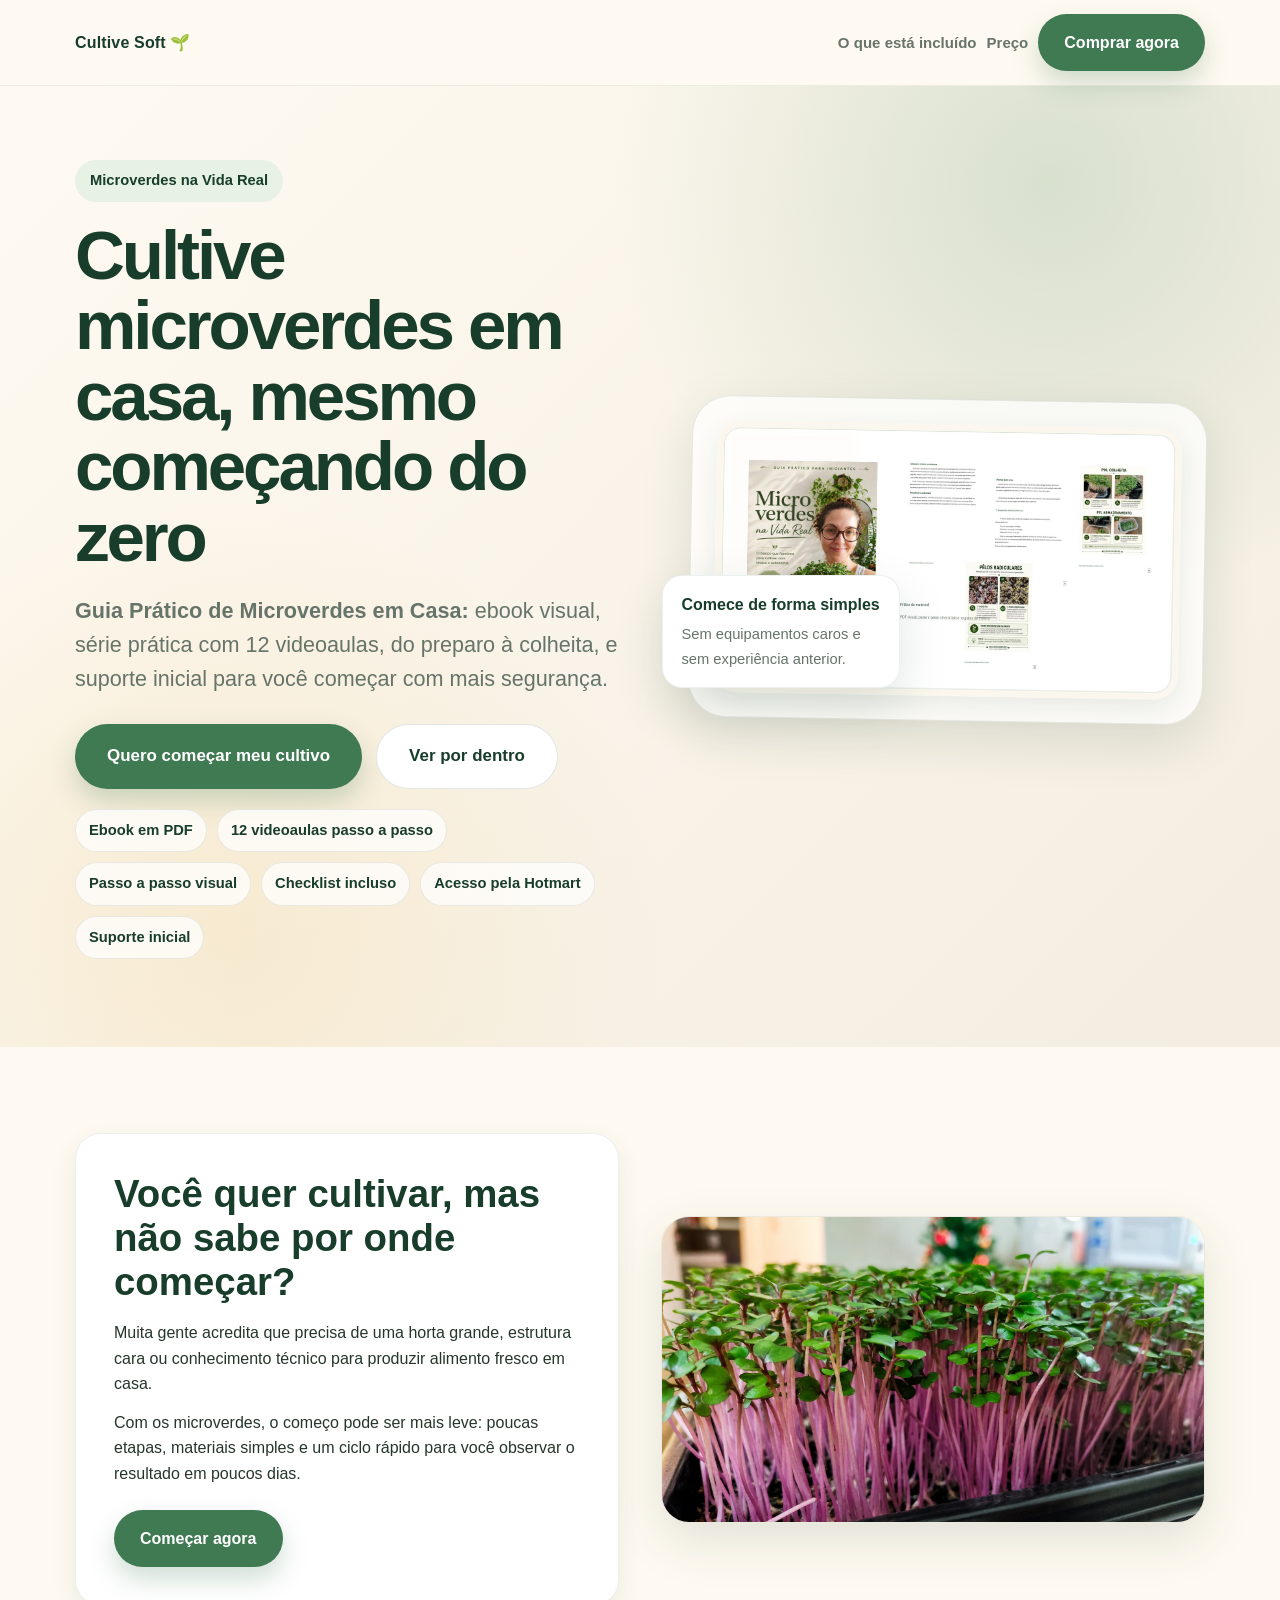
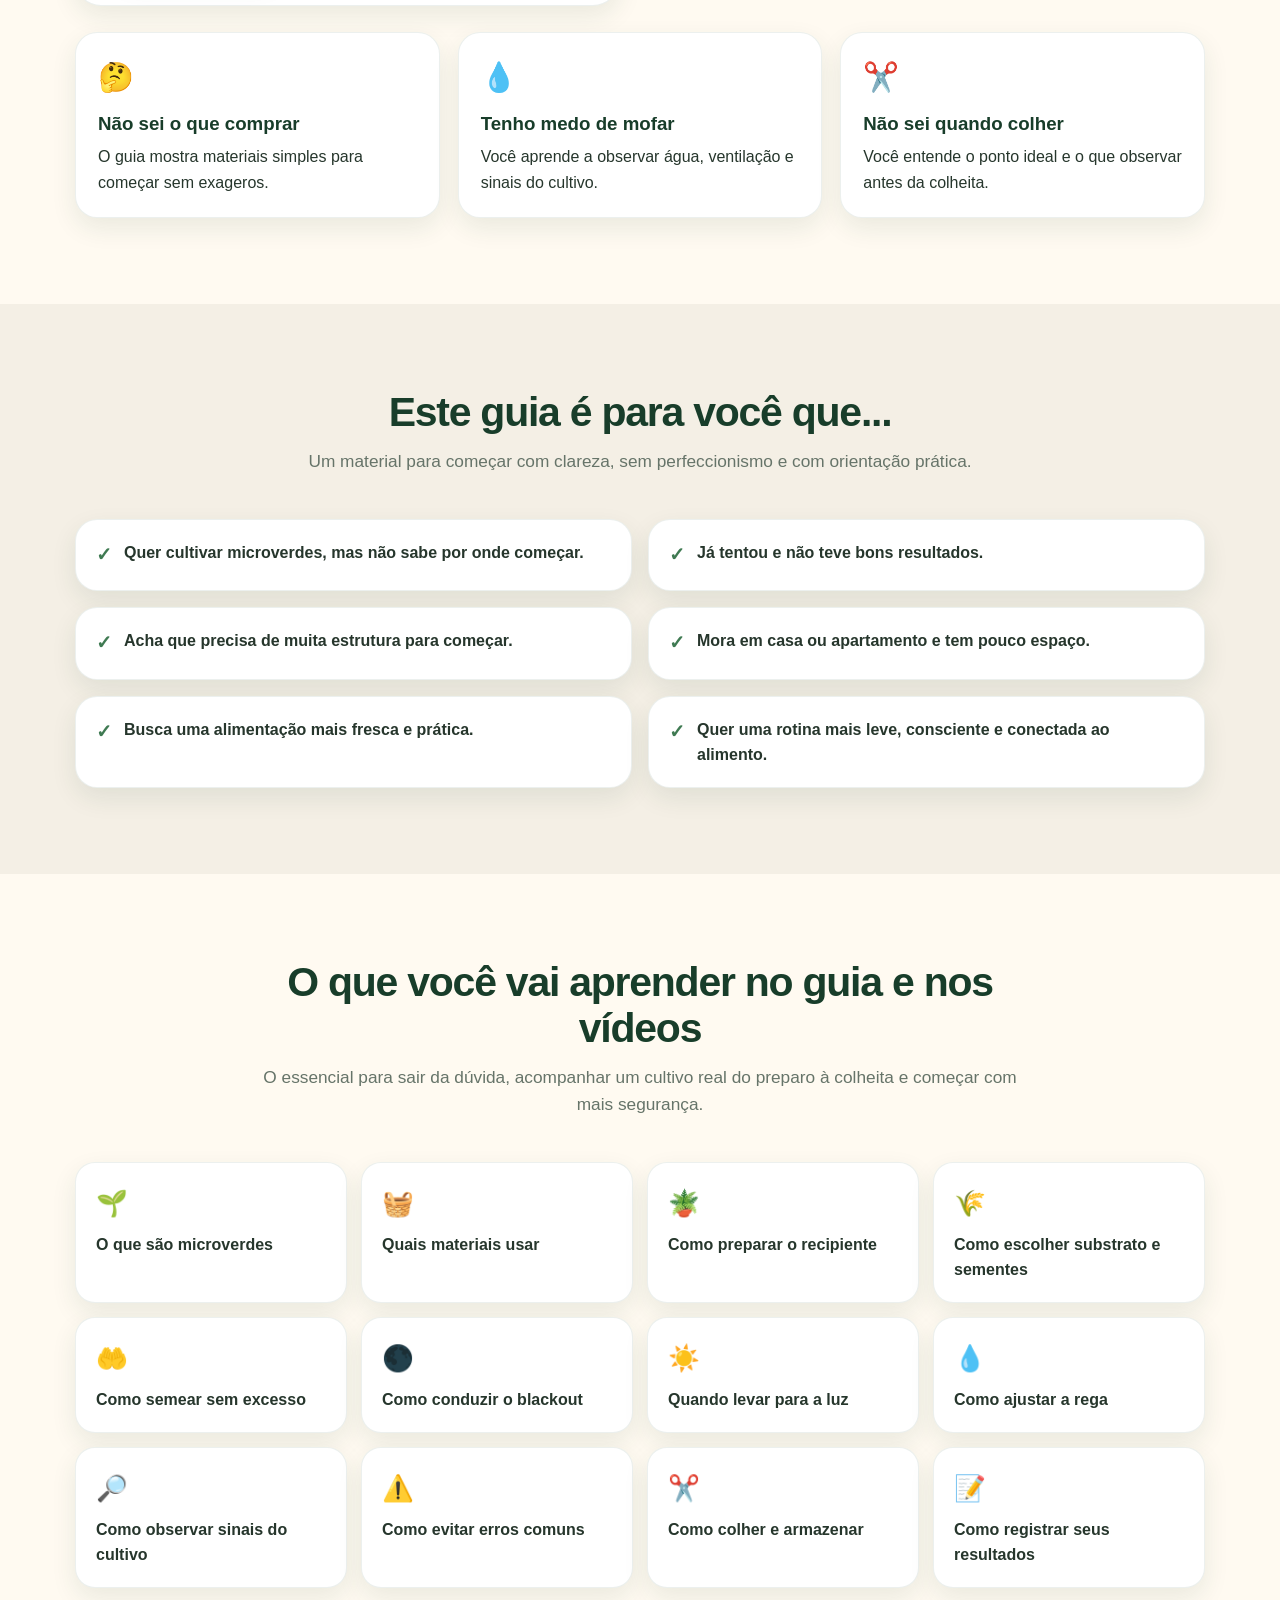
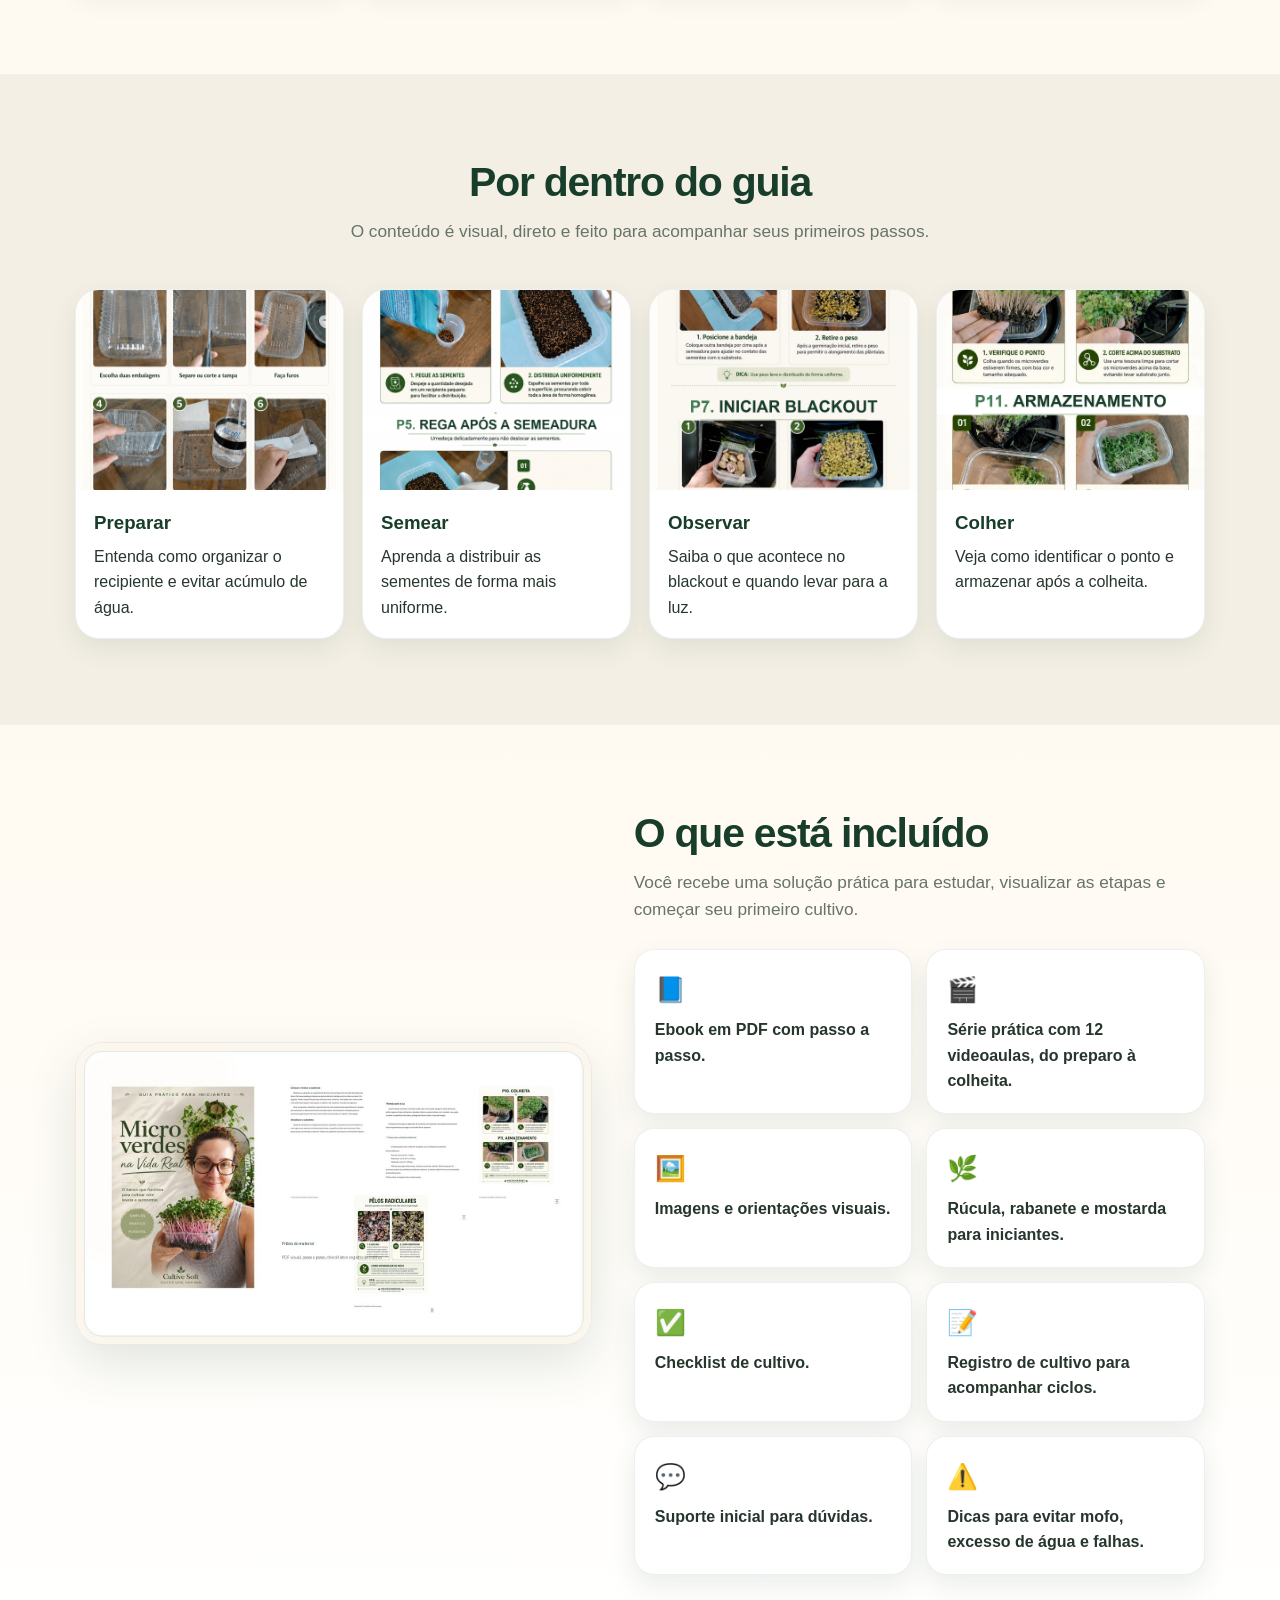
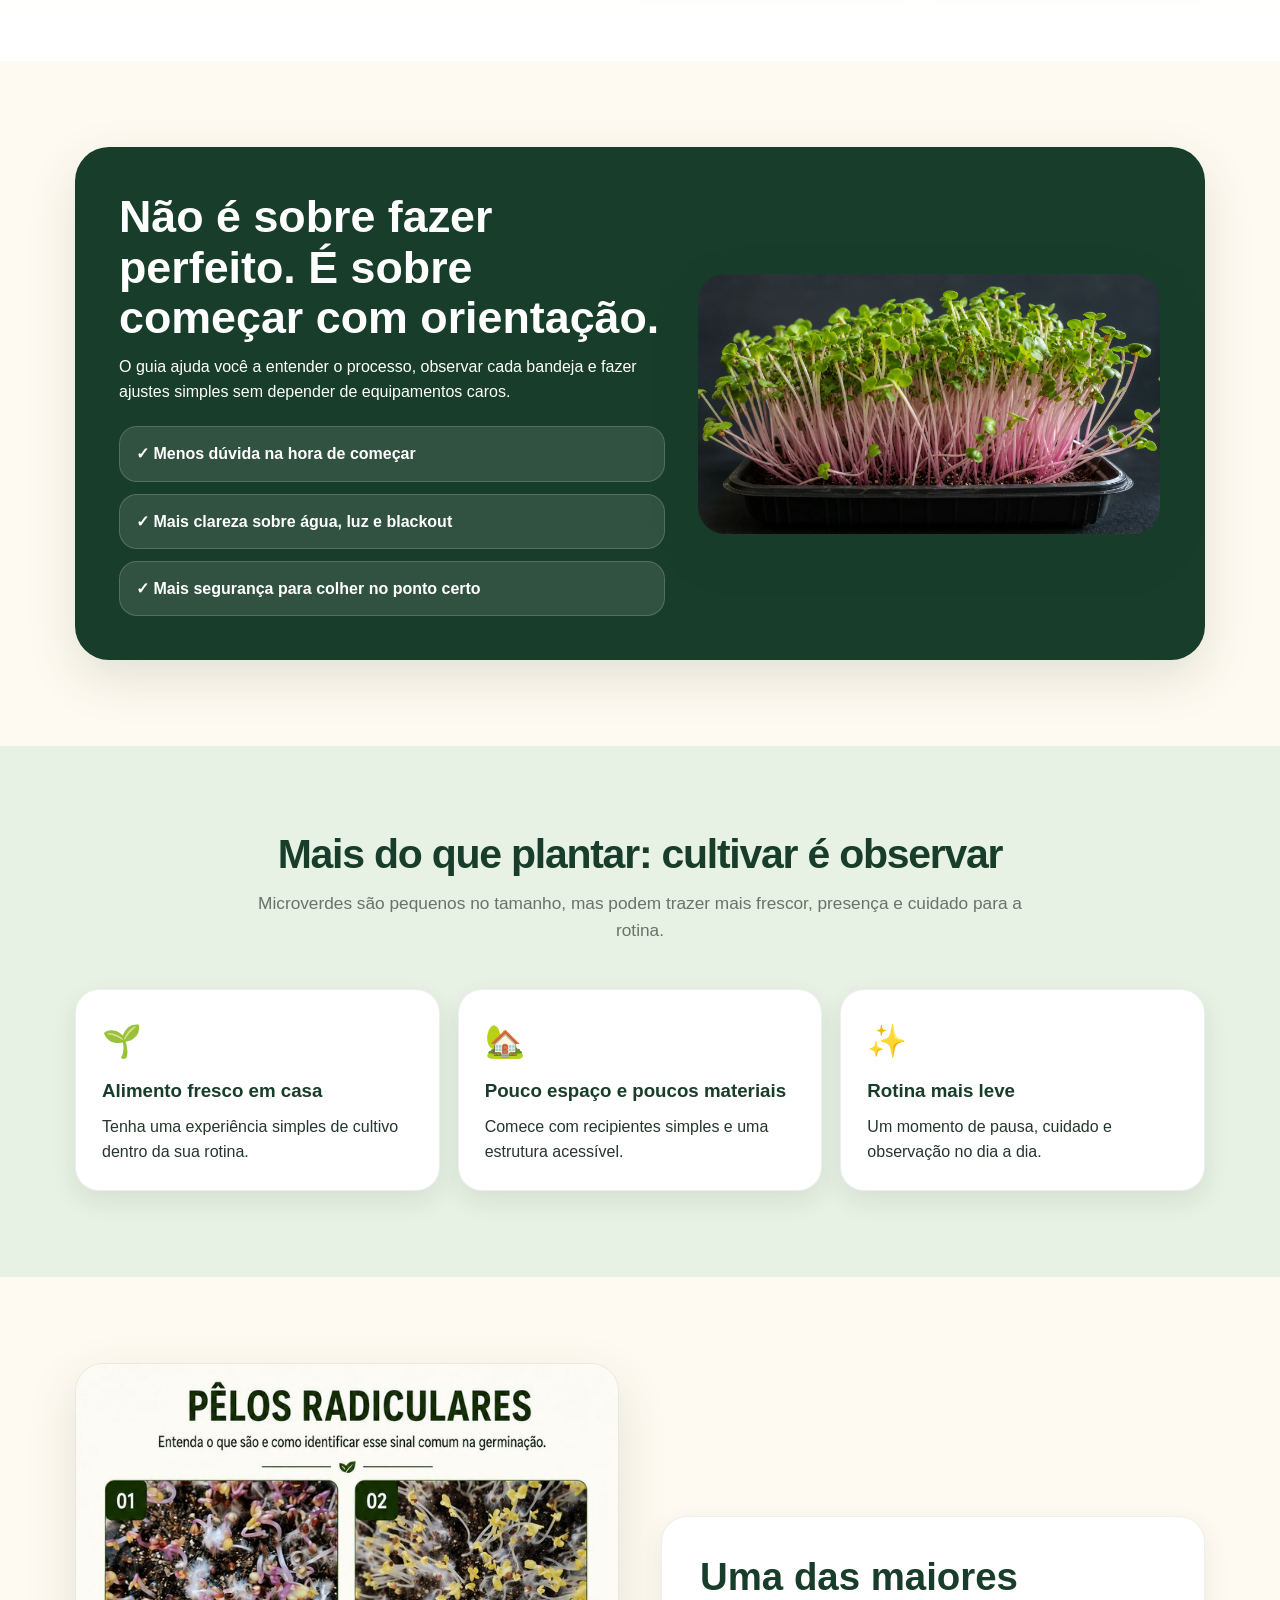
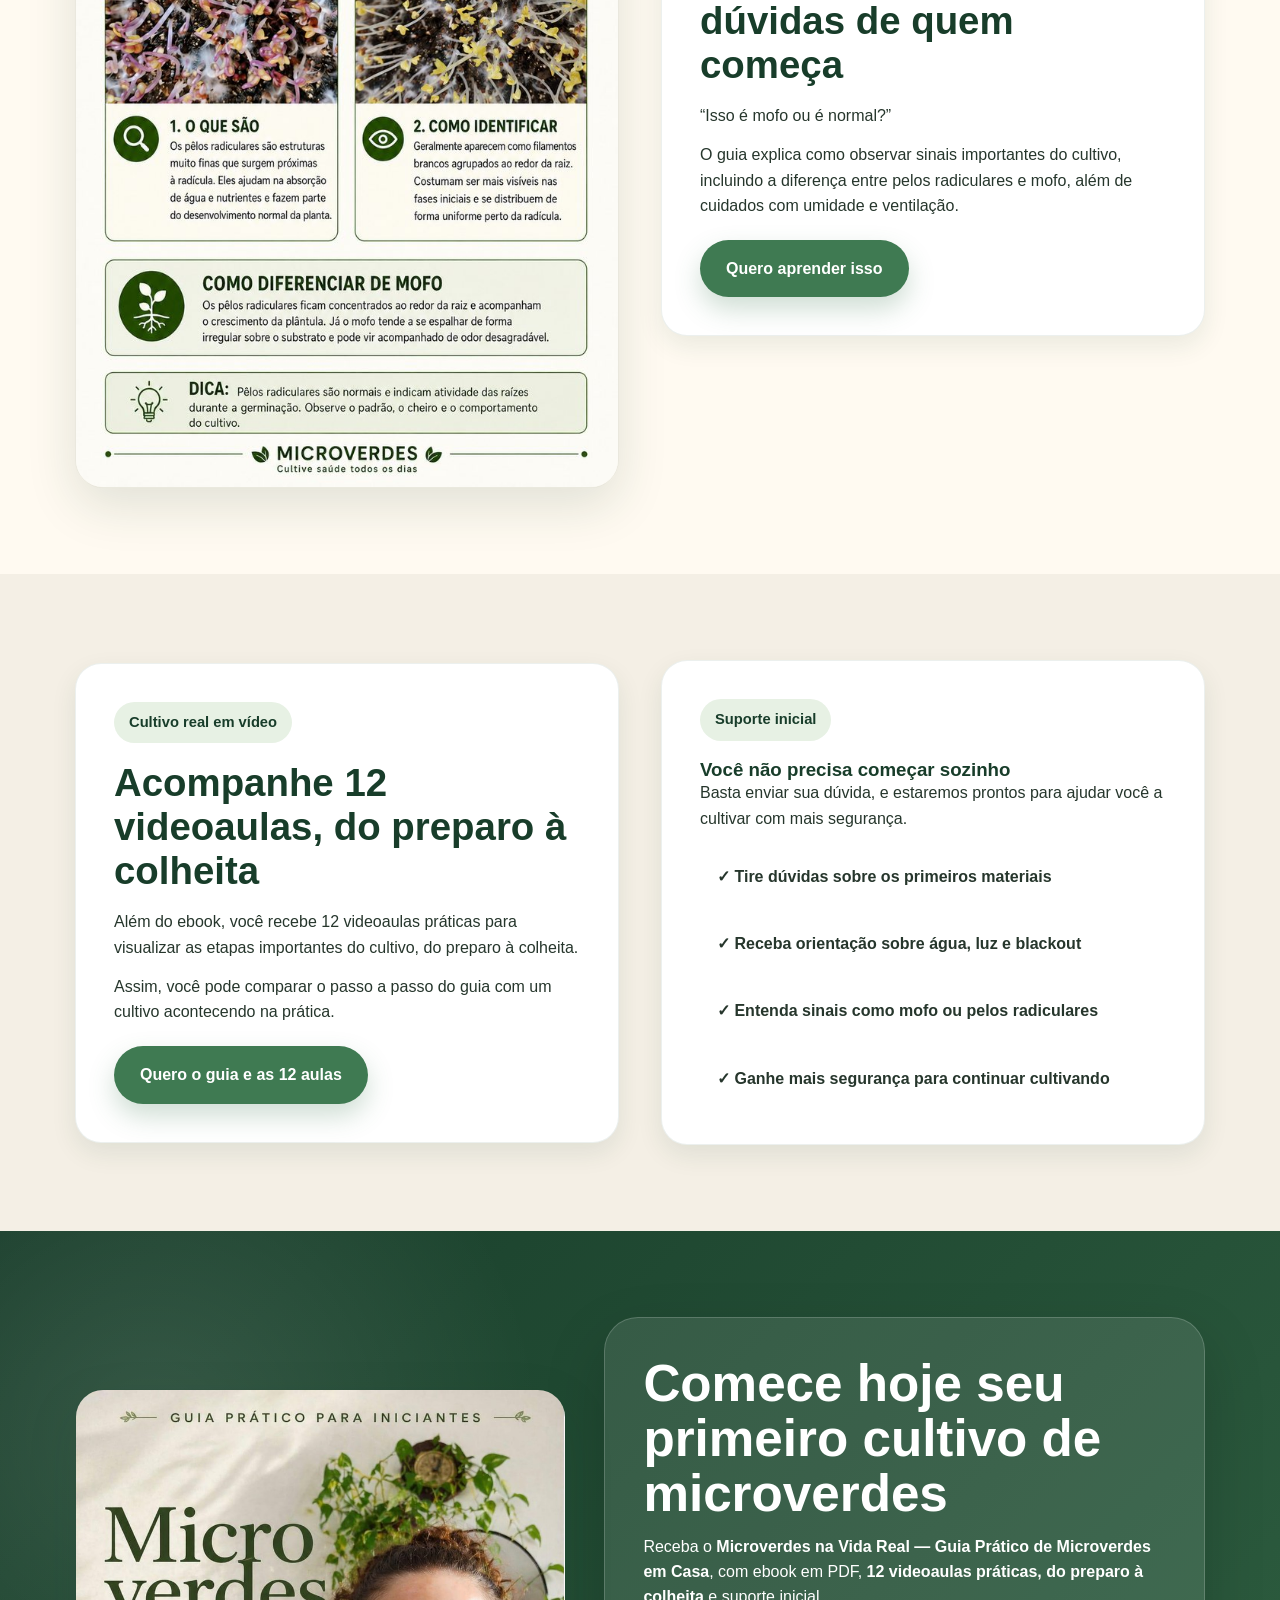
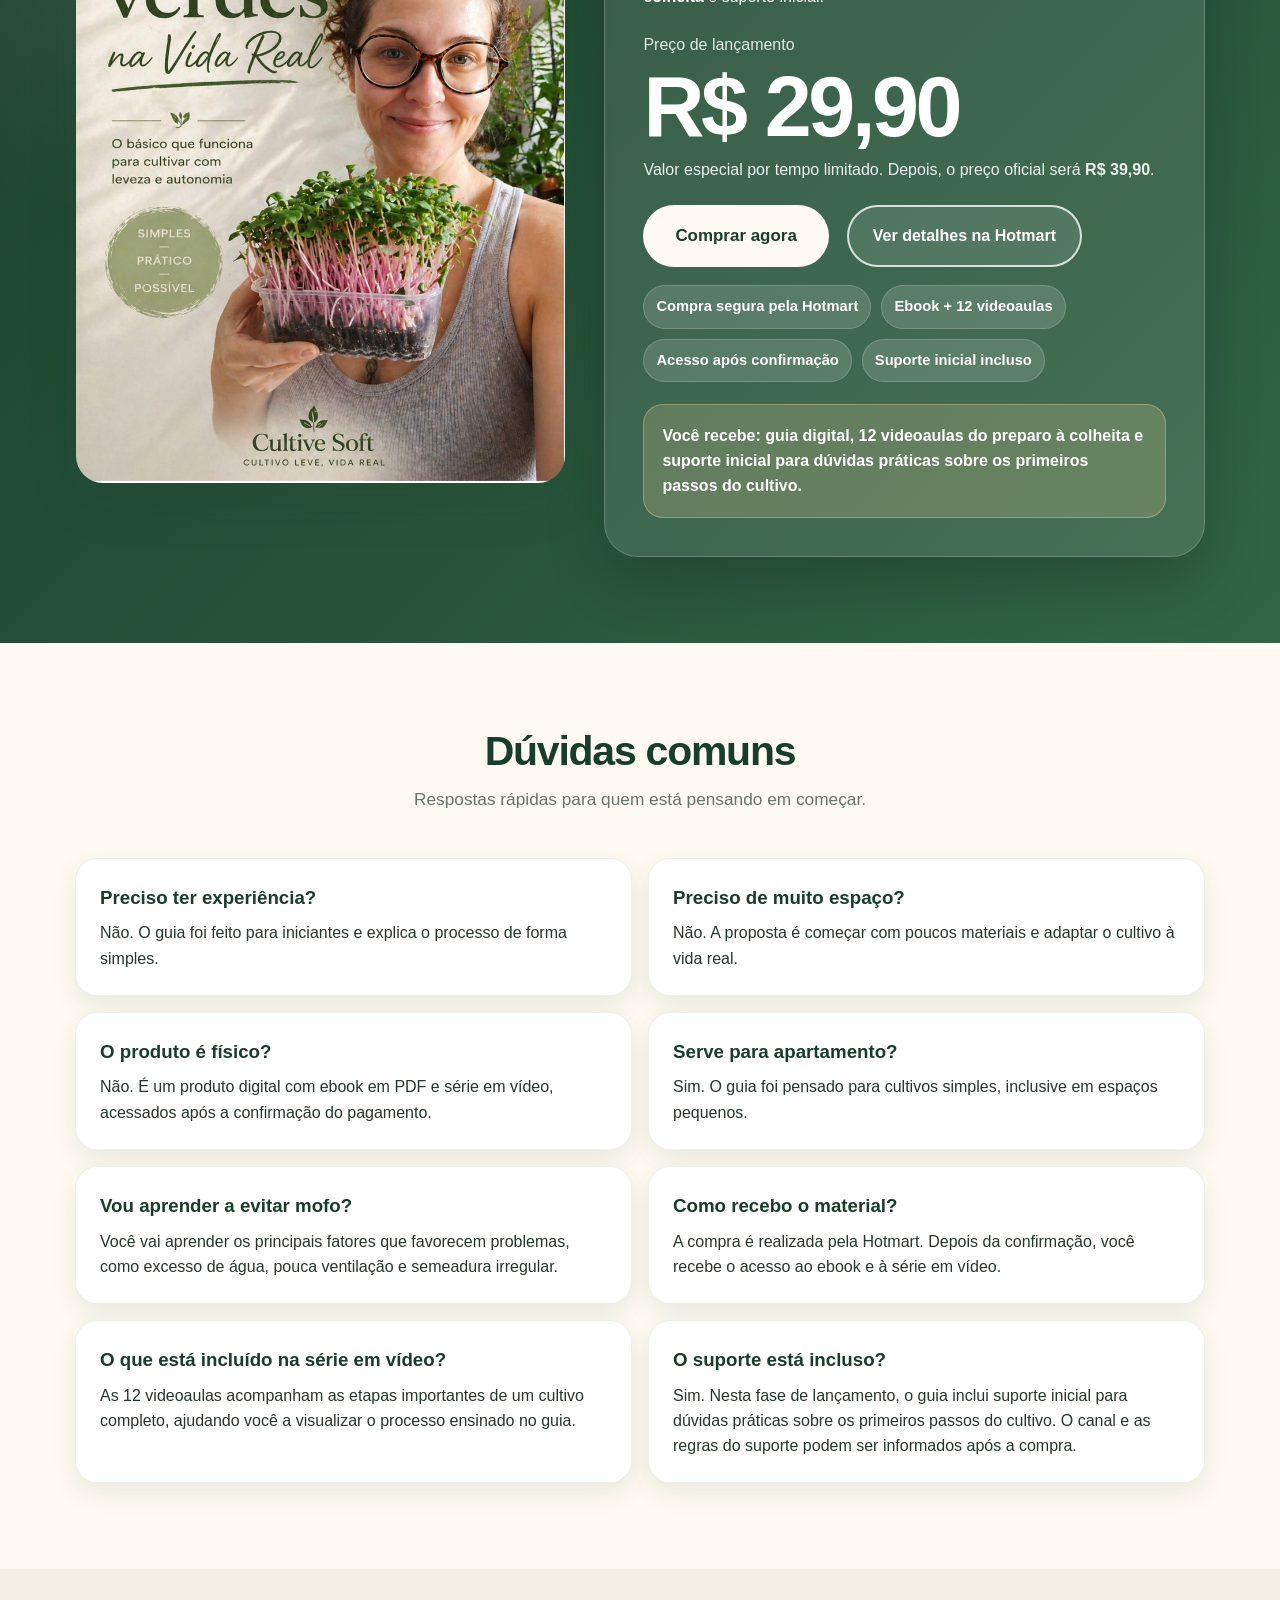
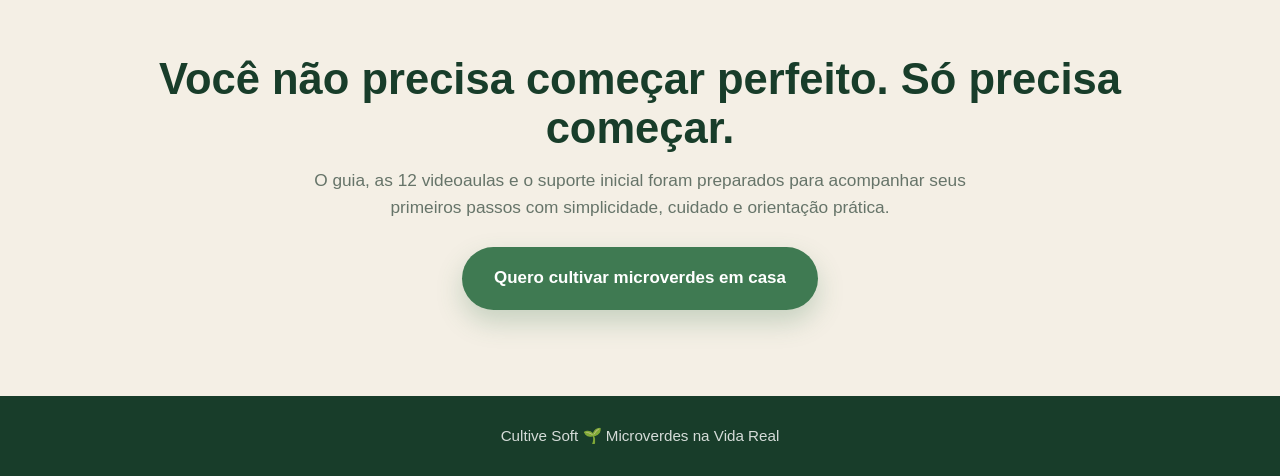
==== guiapratico/index.html @ e0d2ac3f "Atualiza guia, fotos e oferta de 12 videoaulas" ====
<!DOCTYPE html>
<html lang="pt-BR">
<head>
  <meta charset="UTF-8" />
  <meta name="viewport" content="width=device-width, initial-scale=1.0" />
  <title>Microverdes na Vida Real — Guia Prático de Microverdes em Casa</title>
  <meta name="description" content="Aprenda a cultivar microverdes em casa com um guia prático, 12 videoaulas do preparo à colheita e suporte inicial." />
  <link rel="canonical" href="https://www.cultivesoft.com.br/guiapratico/" />
  <meta property="og:title" content="Microverdes na Vida Real" />
  <meta property="og:description" content="Guia prático, 12 videoaulas do preparo à colheita e suporte inicial para começar seu cultivo em casa." />
  <meta property="og:type" content="website" />
  <meta property="og:url" content="https://www.cultivesoft.com.br/guiapratico/" />
  <style>
    :root {
      --dark: #183d2a;
      --green: #3f7a52;
      --green-2: #6fa378;
      --soft: #e7f1e4;
      --soft-2: #f4efe5;
      --cream: #fffaf1;
      --white: #ffffff;
      --text: #26362c;
      --muted: #667469;
      --warning: #f2d59b;
      --shadow: 0 18px 50px rgba(24,61,42,.13);
      --shadow-soft: 0 10px 26px rgba(24,61,42,.09);
      --radius: 26px;
    }

    * { box-sizing: border-box; margin: 0; padding: 0; }
    html { scroll-behavior: smooth; }
    body {
      font-family: Arial, Helvetica, sans-serif;
      color: var(--text);
      background: var(--cream);
      line-height: 1.58;
    }
    img { max-width: 100%; display: block; }
    a { color: inherit; text-decoration: none; }
    .container { width: min(1130px, 92%); margin: 0 auto; }
    .section { padding: 86px 0; }
    .center { text-align: center; }

    .topbar {
      position: sticky; top: 0; z-index: 20;
      background: rgba(255,250,241,.94);
      backdrop-filter: blur(12px);
      border-bottom: 1px solid rgba(24,61,42,.08);
      padding: 14px 0;
    }
    .topbar-inner {
      display: flex; align-items: center; justify-content: space-between; gap: 18px;
    }
    .brand {
      display:flex; align-items:center; gap:8px;
      font-weight: 900; color: var(--dark); letter-spacing: .01em;
    }
    .nav-cta {
      display:flex; align-items:center; gap:10px; flex-wrap: wrap;
    }
    .mini-link { font-weight: 700; color: var(--muted); font-size: .94rem; }

    .btn {
      display: inline-flex; align-items:center; justify-content:center; gap:8px;
      padding: 16px 26px; border-radius: 999px;
      background: var(--green); color: #fff;
      font-weight: 900; box-shadow: 0 12px 26px rgba(63,122,82,.25);
      transition: transform .15s ease, box-shadow .15s ease, background .15s ease;
      border: none; cursor: pointer;
    }
    .btn:hover { transform: translateY(-2px); box-shadow: 0 16px 34px rgba(63,122,82,.30); background: #356c47; }
    .btn.light { background: #fff; color: var(--dark); box-shadow: none; border: 1px solid rgba(24,61,42,.12); }
    .btn.big { padding: 18px 32px; font-size: 1.06rem; }
    .offer-links { display:flex; align-items:center; gap:18px; flex-wrap:wrap; margin-top: 20px; }
    .offer-details-link {
      display: inline-flex;
      align-items: center;
      justify-content: center;
      padding: 16px 24px;
      border: 2px solid rgba(255,255,255,.78);
      border-radius: 999px;
      color: #fff;
      font-weight: 900;
      background: rgba(255,255,255,.10);
      transition: transform .15s ease, background .15s ease, border-color .15s ease;
    }
    .offer-details-link:hover {
      transform: translateY(-2px);
      background: rgba(255,255,255,.20);
      border-color: #fff;
    }

    .hero {
      padding: 74px 0 88px;
      background:
        radial-gradient(circle at 82% 10%, rgba(111,163,120,.24), transparent 32%),
        radial-gradient(circle at 18% 88%, rgba(242,213,155,.32), transparent 32%),
        linear-gradient(135deg, #fffaf1 0%, #f3ede1 100%);
      overflow: hidden;
    }
    .hero-grid {
      display: grid; grid-template-columns: 1.04fr .96fr; gap: 58px; align-items:center;
    }
    .eyebrow {
      display:inline-flex; align-items:center; gap:8px;
      background: var(--soft); color: var(--dark);
      padding: 9px 15px; border-radius:999px;
      font-weight:900; font-size:.92rem; margin-bottom:18px;
    }
    h1 {
      color: var(--dark);
      font-size: clamp(2.35rem, 5.4vw, 4.75rem);
      line-height: 1.02; letter-spacing: -.045em;
      margin-bottom: 22px;
    }
    .hero-sub {
      font-size: clamp(1.08rem, 2vw, 1.35rem);
      color: var(--muted); max-width: 680px; margin-bottom: 28px;
    }
    .hero-actions { display:flex; gap:14px; flex-wrap:wrap; margin-bottom: 20px; }
    .proof-row { display:flex; gap:10px; flex-wrap:wrap; margin-top: 18px; }
    .proof-pill {
      background: rgba(255,255,255,.72);
      border: 1px solid rgba(24,61,42,.09);
      padding: 9px 13px; border-radius: 999px;
      color: var(--dark); font-weight: 700; font-size:.92rem;
    }

    .mock-area { position: relative; }
    .mock-card {
      background: rgba(255,255,255,.72);
      border: 1px solid rgba(24,61,42,.10);
      border-radius: 38px;
      padding: 24px;
      box-shadow: var(--shadow);
      transform: rotate(1deg);
    }
    .mock-card img { border-radius: 24px; box-shadow: var(--shadow-soft); }
    .floating-card {
      position:absolute; left:-28px; bottom:32px;
      background:#fff; border-radius: 20px;
      padding: 16px 18px;
      box-shadow: var(--shadow);
      max-width: 238px;
      border:1px solid rgba(24,61,42,.08);
    }
    .floating-card strong { color: var(--dark); display:block; margin-bottom:4px; }
    .floating-card span { color: var(--muted); font-size:.92rem; }

    .section-head {
      text-align:center; max-width: 780px; margin: 0 auto 44px;
    }
    .section-head h2 {
      color: var(--dark); font-size: clamp(1.9rem, 3.2vw, 3rem);
      line-height: 1.12; letter-spacing: -.03em; margin-bottom: 12px;
    }
    .section-head p { color: var(--muted); font-size: 1.08rem; }

    .two-col {
      display:grid; grid-template-columns: 1fr 1fr; gap: 42px; align-items:center;
    }
    .content-card {
      background: #fff; border-radius: var(--radius);
      padding: 38px; box-shadow: var(--shadow-soft);
      border: 1px solid rgba(24,61,42,.08);
    }
    .content-card h2, .content-card h3 { color: var(--dark); line-height:1.15; }
    .content-card h2 { font-size: clamp(1.8rem, 3vw, 2.7rem); margin-bottom: 16px; }
    .content-card p + p { margin-top: 14px; }
    .rounded-img { border-radius: 28px; box-shadow: var(--shadow); border: 1px solid rgba(24,61,42,.09); }

    .pain-grid {
      display:grid; grid-template-columns: repeat(3,1fr); gap:18px; margin-top: 26px;
    }
    .pain-card {
      background: #fff; padding: 22px; border-radius: 22px; border:1px solid rgba(24,61,42,.08); box-shadow: var(--shadow-soft);
    }
    .pain-card span { font-size:1.8rem; display:block; margin-bottom:8px; }
    .pain-card h3 { color: var(--dark); margin-bottom:6px; }

    .check-grid {
      display:grid; grid-template-columns: repeat(2,1fr); gap:16px;
    }
    .check-card {
      display:flex; align-items:flex-start; gap:12px;
      background:#fff; border-radius:22px; padding:20px;
      border:1px solid rgba(24,61,42,.08); box-shadow: var(--shadow-soft);
      font-weight: 700;
    }
    .check { color: var(--green); font-weight:900; font-size:1.2rem; flex:0 0 auto; }

    .learn-grid {
      display:grid; grid-template-columns: repeat(4,1fr); gap:14px;
    }
    .learn-card {
      background:#fff; border-radius:20px; padding:20px;
      border:1px solid rgba(24,61,42,.08); box-shadow: var(--shadow-soft);
      font-weight:800; min-height:112px;
    }
    .learn-card span { display:block; font-size:1.6rem; margin-bottom:8px; }

    .steps {
      display:grid; grid-template-columns: repeat(4,1fr); gap:18px;
    }
    .step-card {
      background:#fff; border-radius:24px; overflow:hidden;
      border:1px solid rgba(24,61,42,.08); box-shadow: var(--shadow-soft);
    }
    .step-card img { aspect-ratio: 4/3; object-fit: cover; width:100%; }
    .step-card div { padding:18px; }
    .step-card h3 { color:var(--dark); margin-bottom:6px; }

    .included {
      background: linear-gradient(180deg, var(--cream) 0%, #ffffff 100%);
    }
    .included-grid {
      display:grid; grid-template-columns: .95fr 1.05fr; gap:42px; align-items:center;
    }
    .included-list {
      display:grid; grid-template-columns: repeat(2,1fr); gap:14px;
    }
    .included-item {
      background:#fff; border-radius:20px; padding:20px;
      border:1px solid rgba(24,61,42,.08); box-shadow: var(--shadow-soft);
      font-weight:700;
    }
    .included-item span { display:block; font-size:1.55rem; margin-bottom:8px; }

    .value-box {
      background: var(--dark); color:#fff; border-radius: 34px;
      padding: 44px; box-shadow: var(--shadow);
      display:grid; grid-template-columns: 1fr .85fr; gap:32px; align-items:center;
    }
    .value-box h2 { font-size: clamp(2rem, 3.5vw, 3rem); line-height:1.12; margin-bottom:12px; }
    .value-list { display:grid; gap:12px; margin-top:22px; }
    .value-list div {
      background: rgba(255,255,255,.11); border:1px solid rgba(255,255,255,.17);
      padding:14px 16px; border-radius:18px; font-weight:700;
    }

    .benefits { background: var(--soft); }
    .benefit-grid {
      display:grid; grid-template-columns: repeat(3,1fr); gap:18px;
    }
    .benefit-card {
      background:#fff; border-radius:24px; padding:26px;
      border:1px solid rgba(24,61,42,.08); box-shadow: var(--shadow-soft);
    }
    .benefit-card span { font-size:2rem; display:block; margin-bottom:10px; }
    .benefit-card h3 { color:var(--dark); margin-bottom:8px; }

    .offer {
      background:
        radial-gradient(circle at 12% 20%, rgba(255,255,255,.12), transparent 28%),
        linear-gradient(135deg, #183d2a, #326444);
      color:#fff;
    }
    .offer-wrap {
      display:grid; grid-template-columns: .9fr 1.1fr; gap:38px; align-items:center;
    }
    .offer-panel {
      background: rgba(255,255,255,.10);
      border:1px solid rgba(255,255,255,.18);
      border-radius:34px; padding:38px; box-shadow: 0 24px 60px rgba(0,0,0,.18);
    }
    .offer-panel h2 { font-size: clamp(2rem, 4vw, 3.2rem); line-height:1.08; margin-bottom:12px; }
    .price-label { margin-top:22px; opacity:.86; }
    .price { font-size: clamp(3.2rem, 6.6vw, 5.6rem); font-weight:900; line-height:1; margin:8px 0; letter-spacing:-.04em; }
    .after-price { opacity:.9; margin-bottom:22px; }
    .offer .btn { background:#fffaf1; color:var(--dark); box-shadow:none; }
    .secure {
      display:flex; flex-wrap:wrap; gap:10px; margin-top:18px;
    }
    .secure span {
      padding:9px 12px; border-radius:999px; background:rgba(255,255,255,.14);
      border:1px solid rgba(255,255,255,.18); font-size:.92rem; font-weight:700;
    }

    .bonus-note {
      margin-top:22px; background: rgba(242,213,155,.20);
      border:1px solid rgba(242,213,155,.35);
      border-radius:20px; padding:18px; font-weight:700;
    }

    .faq-grid {
      display:grid; grid-template-columns: repeat(2,1fr); gap:16px;
    }
    .faq-item {
      background:#fff; border-radius:22px; padding:24px; border:1px solid rgba(24,61,42,.08);
      box-shadow: var(--shadow-soft);
    }
    .faq-item h3 { color:var(--dark); margin-bottom:8px; }

    .final {
      text-align:center; background: var(--soft-2);
    }
    .final h2 {
      color: var(--dark); font-size: clamp(2rem, 3.4vw, 3.2rem);
      line-height:1.12; margin-bottom:14px;
    }
    .final p { max-width: 720px; margin: 0 auto 26px; color:var(--muted); font-size:1.08rem; }

    footer {
      background: var(--dark); color: rgba(255,255,255,.82);
      text-align:center; padding: 28px 0; font-size:.95rem;
    }

    @media (max-width: 980px) {
      .hero-grid, .two-col, .included-grid, .value-box, .offer-wrap { grid-template-columns: 1fr; }
      .learn-grid { grid-template-columns: repeat(2,1fr); }
      .steps { grid-template-columns: repeat(2,1fr); }
      .pain-grid, .benefit-grid { grid-template-columns: 1fr; }
      .floating-card { position: static; margin-top: 16px; max-width: none; }
      .mock-card { transform: none; }
    }
    @media (max-width: 660px) {
      .section { padding: 64px 0; }
      .hero { padding: 54px 0 68px; }
      .topbar-inner { align-items:flex-start; }
      .mini-link { display:none; }
      .hero-actions, .nav-cta { width:100%; }
      .btn { width:100%; }
      .learn-grid, .steps, .check-grid, .included-list, .faq-grid { grid-template-columns: 1fr; }
      .content-card, .offer-panel, .value-box { padding: 26px; }
      h1 { font-size: 2.35rem; }
    }
  </style>
</head>
<body>
  <header class="topbar">
    <div class="container topbar-inner">
      <div class="brand">Cultive Soft 🌱</div>
      <div class="nav-cta">
        <a class="mini-link" href="#conteudo">O que está incluído</a>
        <a class="mini-link" href="#comprar">Preço</a>
        <a href="https://pay.hotmart.com/A106618665X" class="btn">Comprar agora</a>
      </div>
    </div>
  </header>

  <main>
    <section class="hero">
      <div class="container hero-grid">
        <div>
          <div class="eyebrow">Microverdes na Vida Real</div>
          <h1>Cultive microverdes em casa, mesmo começando do zero</h1>
          <p class="hero-sub"><strong>Guia Prático de Microverdes em Casa:</strong> ebook visual, série prática com 12 videoaulas, do preparo à colheita, e suporte inicial para você começar com mais segurança.</p>
          <div class="hero-actions">
            <a href="https://pay.hotmart.com/A106618665X" class="btn big">Quero começar meu cultivo</a>
            <a href="#previa" class="btn light big">Ver por dentro</a>
          </div>
          <div class="proof-row">
            <div class="proof-pill">Ebook em PDF</div>
            <div class="proof-pill">12 videoaulas passo a passo</div>
            <div class="proof-pill">Passo a passo visual</div>
            <div class="proof-pill">Checklist incluso</div>
            <div class="proof-pill">Acesso pela Hotmart</div>
            <div class="proof-pill">Suporte inicial</div>
          </div>
        </div>
        <div class="mock-area">
          <div class="mock-card">
            <img src="[data-uri]" alt="Mockup e prévia do Microverdes na Vida Real" />
          </div>
          <div class="floating-card">
            <strong>Comece de forma simples</strong>
            <span>Sem equipamentos caros e sem experiência anterior.</span>
          </div>
        </div>
      </div>
    </section>

    <section class="section">
      <div class="container two-col">
        <div class="content-card">
          <h2>Você quer cultivar, mas não sabe por onde começar?</h2>
          <p>Muita gente acredita que precisa de uma horta grande, estrutura cara ou conhecimento técnico para produzir alimento fresco em casa.</p>
          <p>Com os microverdes, o começo pode ser mais leve: poucas etapas, materiais simples e um ciclo rápido para você observar o resultado em poucos dias.</p>
          <div class="hero-actions" style="margin-top:24px;margin-bottom:0;">
            <a href="https://pay.hotmart.com/A106618665X" class="btn">Começar agora</a>
          </div>
        </div>
        <img class="rounded-img" src="assets/microverdes-reais-hero.webp" alt="Microverdes cultivados em bandejas e recipientes simples" />
      </div>

      <div class="container pain-grid">
        <div class="pain-card">
          <span>🤔</span>
          <h3>Não sei o que comprar</h3>
          <p>O guia mostra materiais simples para começar sem exageros.</p>
        </div>
        <div class="pain-card">
          <span>💧</span>
          <h3>Tenho medo de mofar</h3>
          <p>Você aprende a observar água, ventilação e sinais do cultivo.</p>
        </div>
        <div class="pain-card">
          <span>✂️</span>
          <h3>Não sei quando colher</h3>
          <p>Você entende o ponto ideal e o que observar antes da colheita.</p>
        </div>
      </div>
    </section>

    <section class="section" style="background:var(--soft-2);">
      <div class="container">
        <div class="section-head">
          <h2>Este guia é para você que...</h2>
          <p>Um material para começar com clareza, sem perfeccionismo e com orientação prática.</p>
        </div>
        <div class="check-grid">
          <div class="check-card"><span class="check">✓</span> Quer cultivar microverdes, mas não sabe por onde começar.</div>
          <div class="check-card"><span class="check">✓</span> Já tentou e não teve bons resultados.</div>
          <div class="check-card"><span class="check">✓</span> Acha que precisa de muita estrutura para começar.</div>
          <div class="check-card"><span class="check">✓</span> Mora em casa ou apartamento e tem pouco espaço.</div>
          <div class="check-card"><span class="check">✓</span> Busca uma alimentação mais fresca e prática.</div>
          <div class="check-card"><span class="check">✓</span> Quer uma rotina mais leve, consciente e conectada ao alimento.</div>
        </div>
      </div>
    </section>

    <section class="section" id="conteudo">
      <div class="container">
        <div class="section-head">
          <h2>O que você vai aprender no guia e nos vídeos</h2>
          <p>O essencial para sair da dúvida, acompanhar um cultivo real do preparo à colheita e começar com mais segurança.</p>
        </div>
        <div class="learn-grid">
          <div class="learn-card"><span>🌱</span>O que são microverdes</div>
          <div class="learn-card"><span>🧺</span>Quais materiais usar</div>
          <div class="learn-card"><span>🪴</span>Como preparar o recipiente</div>
          <div class="learn-card"><span>🌾</span>Como escolher substrato e sementes</div>
          <div class="learn-card"><span>🤲</span>Como semear sem excesso</div>
          <div class="learn-card"><span>🌑</span>Como conduzir o blackout</div>
          <div class="learn-card"><span>☀️</span>Quando levar para a luz</div>
          <div class="learn-card"><span>💧</span>Como ajustar a rega</div>
          <div class="learn-card"><span>🔎</span>Como observar sinais do cultivo</div>
          <div class="learn-card"><span>⚠️</span>Como evitar erros comuns</div>
          <div class="learn-card"><span>✂️</span>Como colher e armazenar</div>
          <div class="learn-card"><span>📝</span>Como registrar seus resultados</div>
        </div>
      </div>
    </section>

    <section class="section" id="previa" style="background:var(--soft-2);">
      <div class="container">
        <div class="section-head">
          <h2>Por dentro do guia</h2>
          <p>O conteúdo é visual, direto e feito para acompanhar seus primeiros passos.</p>
        </div>
        <div class="steps">
          <div class="step-card">
            <img src="assets/passo-1-preparar.webp" alt="Passo a passo para preparar recipiente" />
            <div>
              <h3>Preparar</h3>
              <p>Entenda como organizar o recipiente e evitar acúmulo de água.</p>
            </div>
          </div>
          <div class="step-card">
            <img src="assets/passos-4-5-semear-regar.webp" alt="Passo a passo de semeadura" />
            <div>
              <h3>Semear</h3>
              <p>Aprenda a distribuir as sementes de forma mais uniforme.</p>
            </div>
          </div>
          <div class="step-card">
            <img src="assets/passos-6-7-peso-blackout.webp" alt="Passo a passo de blackout" />
            <div>
              <h3>Observar</h3>
              <p>Saiba o que acontece no blackout e quando levar para a luz.</p>
            </div>
          </div>
          <div class="step-card">
            <img src="assets/passos-10-11-colher-armazenar.webp" alt="Passo a passo de colheita e armazenamento" />
            <div>
              <h3>Colher</h3>
              <p>Veja como identificar o ponto e armazenar após a colheita.</p>
            </div>
          </div>
        </div>
      </div>
    </section>

    <section class="section included">
      <div class="container included-grid">
        <img class="rounded-img" src="[data-uri]" alt="Prévia do ebook Microverdes na Vida Real" />
        <div>
          <div class="section-head" style="text-align:left;margin:0 0 26px;">
            <h2>O que está incluído</h2>
            <p>Você recebe uma solução prática para estudar, visualizar as etapas e começar seu primeiro cultivo.</p>
          </div>
          <div class="included-list">
            <div class="included-item"><span>📘</span>Ebook em PDF com passo a passo.</div>
            <div class="included-item"><span>🎬</span>Série prática com 12 videoaulas, do preparo à colheita.</div>
            <div class="included-item"><span>🖼️</span>Imagens e orientações visuais.</div>
            <div class="included-item"><span>🌿</span>Rúcula, rabanete e mostarda para iniciantes.</div>
            <div class="included-item"><span>✅</span>Checklist de cultivo.</div>
            <div class="included-item"><span>📝</span>Registro de cultivo para acompanhar ciclos.</div>
            <div class="included-item"><span>💬</span>Suporte inicial para dúvidas.</div>
            <div class="included-item"><span>⚠️</span>Dicas para evitar mofo, excesso de água e falhas.</div>
          </div>
        </div>
      </div>
    </section>

    <section class="section">
      <div class="container value-box">
        <div>
          <h2>Não é sobre fazer perfeito. É sobre começar com orientação.</h2>
          <p>O guia ajuda você a entender o processo, observar cada bandeja e fazer ajustes simples sem depender de equipamentos caros.</p>
          <div class="value-list">
            <div>✓ Menos dúvida na hora de começar</div>
            <div>✓ Mais clareza sobre água, luz e blackout</div>
            <div>✓ Mais segurança para colher no ponto certo</div>
          </div>
        </div>
        <img class="rounded-img" src="assets/microverdes-reais-fundo-escuro.webp" alt="Bandeja com microverdes" />
      </div>
    </section>

    <section class="section benefits">
      <div class="container">
        <div class="section-head">
          <h2>Mais do que plantar: cultivar é observar</h2>
          <p>Microverdes são pequenos no tamanho, mas podem trazer mais frescor, presença e cuidado para a rotina.</p>
        </div>
        <div class="benefit-grid">
          <div class="benefit-card">
            <span>🌱</span>
            <h3>Alimento fresco em casa</h3>
            <p>Tenha uma experiência simples de cultivo dentro da sua rotina.</p>
          </div>
          <div class="benefit-card">
            <span>🏡</span>
            <h3>Pouco espaço e poucos materiais</h3>
            <p>Comece com recipientes simples e uma estrutura acessível.</p>
          </div>
          <div class="benefit-card">
            <span>✨</span>
            <h3>Rotina mais leve</h3>
            <p>Um momento de pausa, cuidado e observação no dia a dia.</p>
          </div>
        </div>
      </div>
    </section>

    <section class="section" style="background:var(--cream);">
      <div class="container two-col">
        <img class="rounded-img" src="[data-uri]" alt="Infográfico explicando pelos radiculares" />
        <div class="content-card">
          <h2>Uma das maiores dúvidas de quem começa</h2>
          <p>“Isso é mofo ou é normal?”</p>
          <p>O guia explica como observar sinais importantes do cultivo, incluindo a diferença entre pelos radiculares e mofo, além de cuidados com umidade e ventilação.</p>
          <a href="https://pay.hotmart.com/A106618665X" class="btn" style="margin-top:22px;">Quero aprender isso</a>
        </div>
      </div>
    </section>


    <section class="section" style="background: var(--soft-2);">
      <div class="container two-col">
        <div class="content-card">
          <div class="eyebrow">Cultivo real em vídeo</div>
          <h2>Acompanhe 12 videoaulas, do preparo à colheita</h2>
          <p>Além do ebook, você recebe 12 videoaulas práticas para visualizar as etapas importantes do cultivo, do preparo à colheita.</p>
          <p>Assim, você pode comparar o passo a passo do guia com um cultivo acontecendo na prática.</p>
          <a href="https://pay.hotmart.com/A106618665X" class="btn" style="margin-top:22px;">Quero o guia e as 12 aulas</a>
        </div>
        <div class="content-card">
          <div class="eyebrow">Suporte inicial</div>
          <h3>Você não precisa começar sozinho</h3>
          <p>Basta enviar sua dúvida, e estaremos prontos para ajudar você a cultivar com mais segurança.</p>
          <div class="value-list" style="margin-top:18px;">
            <div>✓ Tire dúvidas sobre os primeiros materiais</div>
            <div>✓ Receba orientação sobre água, luz e blackout</div>
            <div>✓ Entenda sinais como mofo ou pelos radiculares</div>
            <div>✓ Ganhe mais segurança para continuar cultivando</div>
          </div>
        </div>
      </div>
    </section>

    <section class="section offer" id="comprar">
      <div class="container offer-wrap">
        <img class="rounded-img" src="[data-uri]" alt="Capa do ebook Microverdes na Vida Real" />
        <div class="offer-panel">
          <h2>Comece hoje seu primeiro cultivo de microverdes</h2>
          <p>Receba o <strong>Microverdes na Vida Real — Guia Prático de Microverdes em Casa</strong>, com ebook em PDF, <strong>12 videoaulas práticas, do preparo à colheita</strong> e suporte inicial.</p>
          <p class="price-label">Preço de lançamento</p>
          <div class="price">R$ 29,90</div>
          <p class="after-price">Valor especial por tempo limitado. Depois, o preço oficial será <strong>R$ 39,90</strong>.</p>
          <div class="offer-links">
            <a href="https://pay.hotmart.com/A106618665X" class="btn big">Comprar agora</a>
            <a href="https://go.hotmart.com/A106618665X?dp=1" class="offer-details-link">Ver detalhes na Hotmart</a>
          </div>
          <div class="secure">
            <span>Compra segura pela Hotmart</span>
            <span>Ebook + 12 videoaulas</span>
            <span>Acesso após confirmação</span>
            <span>Suporte inicial incluso</span>
          </div>
          <div class="bonus-note">
            <strong>Você recebe:</strong> guia digital, 12 videoaulas do preparo à colheita e suporte inicial para dúvidas práticas sobre os primeiros passos do cultivo.
          </div>
        </div>
      </div>
    </section>

    <section class="section">
      <div class="container">
        <div class="section-head">
          <h2>Dúvidas comuns</h2>
          <p>Respostas rápidas para quem está pensando em começar.</p>
        </div>
        <div class="faq-grid">
          <div class="faq-item">
            <h3>Preciso ter experiência?</h3>
            <p>Não. O guia foi feito para iniciantes e explica o processo de forma simples.</p>
          </div>
          <div class="faq-item">
            <h3>Preciso de muito espaço?</h3>
            <p>Não. A proposta é começar com poucos materiais e adaptar o cultivo à vida real.</p>
          </div>
          <div class="faq-item">
            <h3>O produto é físico?</h3>
            <p>Não. É um produto digital com ebook em PDF e série em vídeo, acessados após a confirmação do pagamento.</p>
          </div>
          <div class="faq-item">
            <h3>Serve para apartamento?</h3>
            <p>Sim. O guia foi pensado para cultivos simples, inclusive em espaços pequenos.</p>
          </div>
          <div class="faq-item">
            <h3>Vou aprender a evitar mofo?</h3>
            <p>Você vai aprender os principais fatores que favorecem problemas, como excesso de água, pouca ventilação e semeadura irregular.</p>
          </div>
          <div class="faq-item">
            <h3>Como recebo o material?</h3>
            <p>A compra é realizada pela Hotmart. Depois da confirmação, você recebe o acesso ao ebook e à série em vídeo.</p>
          </div>
          <div class="faq-item">
            <h3>O que está incluído na série em vídeo?</h3>
            <p>As 12 videoaulas acompanham as etapas importantes de um cultivo completo, ajudando você a visualizar o processo ensinado no guia.</p>
          </div>
          <div class="faq-item">
            <h3>O suporte está incluso?</h3>
            <p>Sim. Nesta fase de lançamento, o guia inclui suporte inicial para dúvidas práticas sobre os primeiros passos do cultivo. O canal e as regras do suporte podem ser informados após a compra.</p>
          </div>
        </div>
      </div>
    </section>

    <section class="section final">
      <div class="container">
        <h2>Você não precisa começar perfeito. Só precisa começar.</h2>
        <p>O guia, as 12 videoaulas e o suporte inicial foram preparados para acompanhar seus primeiros passos com simplicidade, cuidado e orientação prática.</p>
        <a href="https://pay.hotmart.com/A106618665X" class="btn big">Quero cultivar microverdes em casa</a>
      </div>
    </section>
  </main>

  <footer>
    <div class="container">Cultive Soft 🌱 Microverdes na Vida Real</div>
  </footer>
</body>
</html>
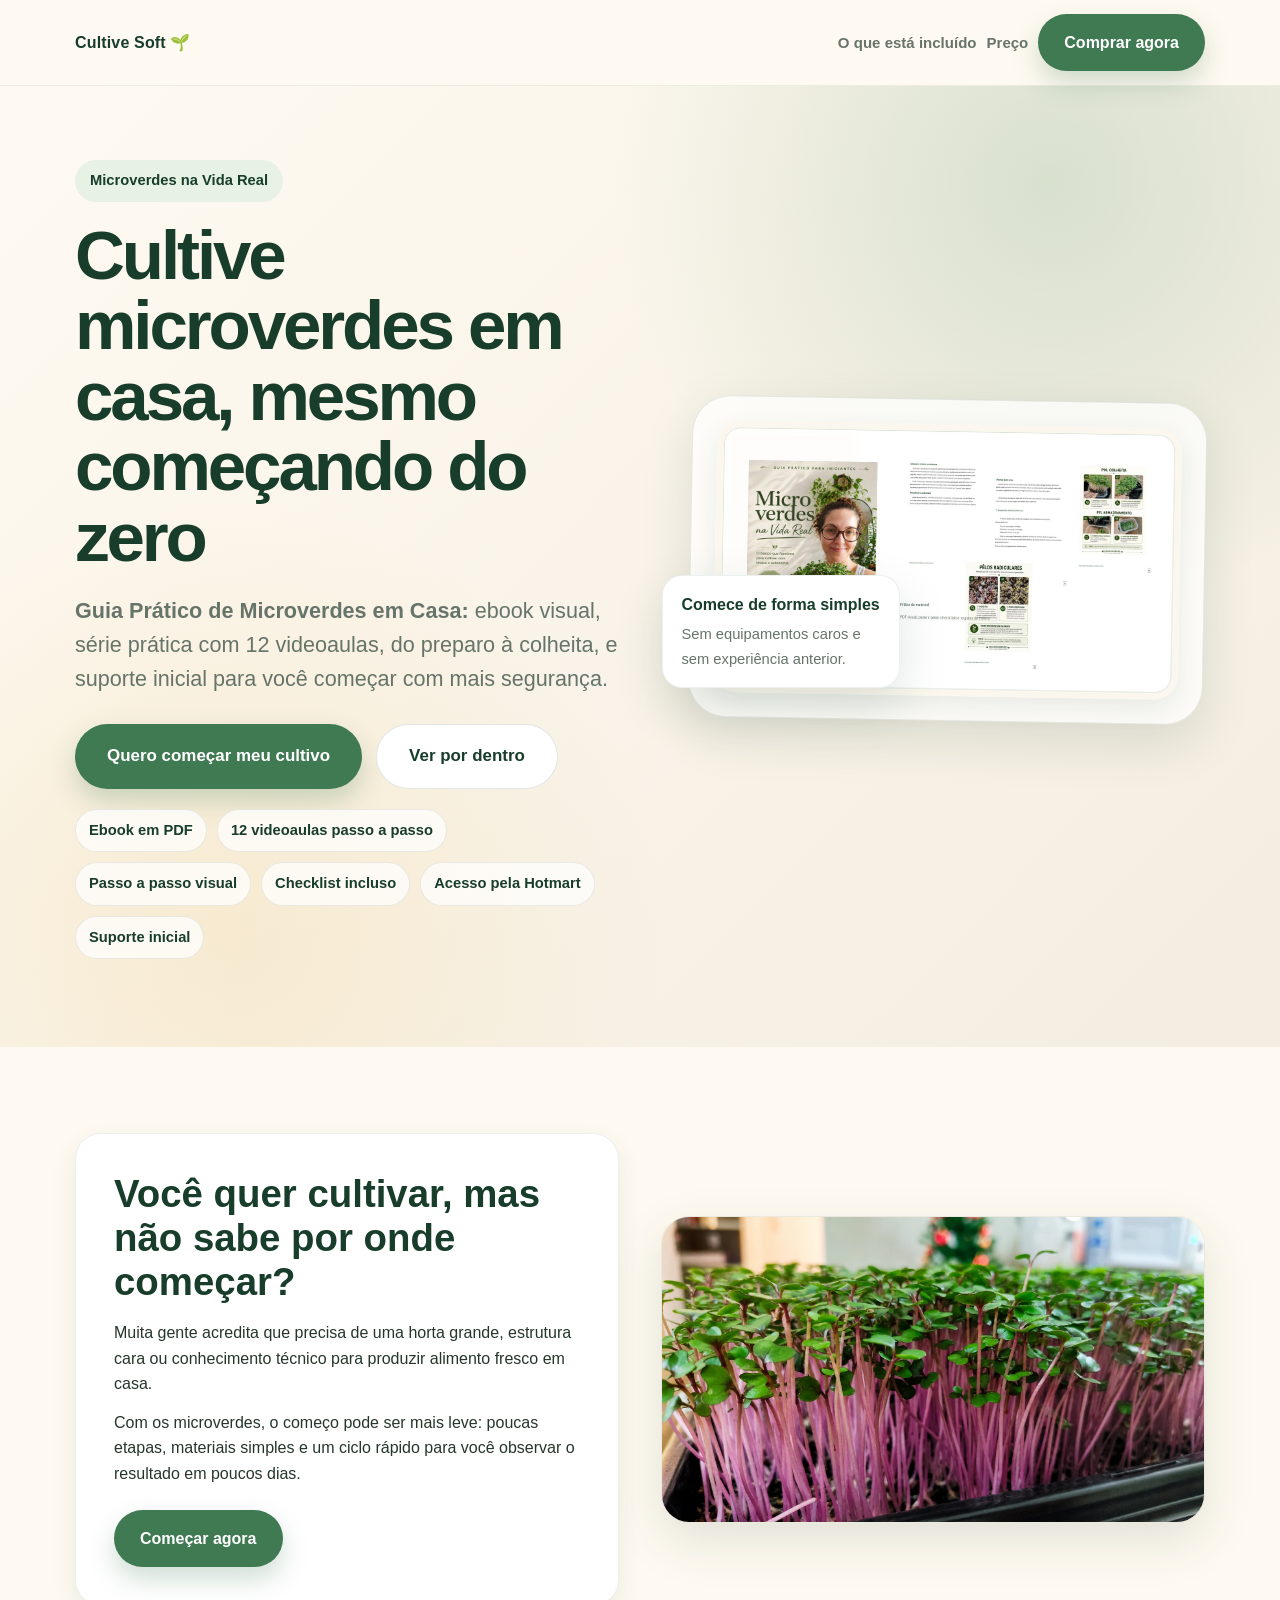
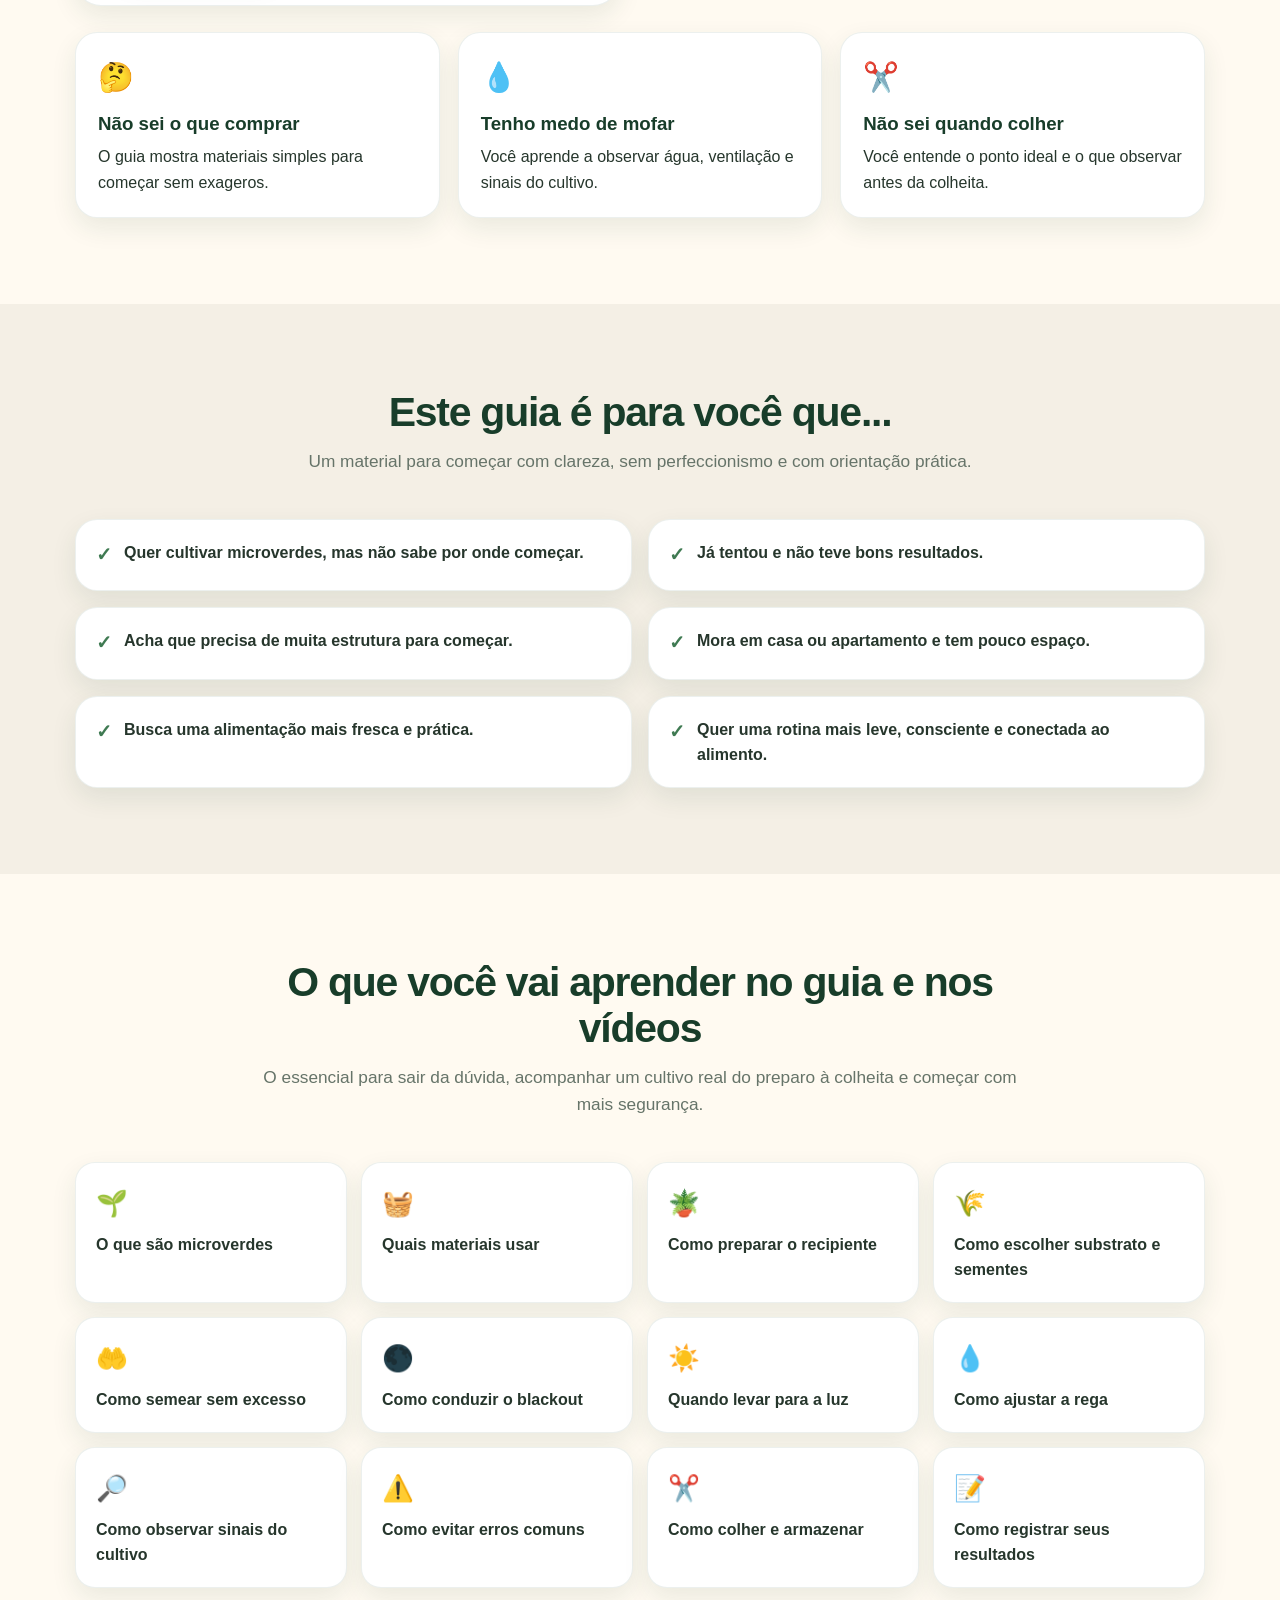
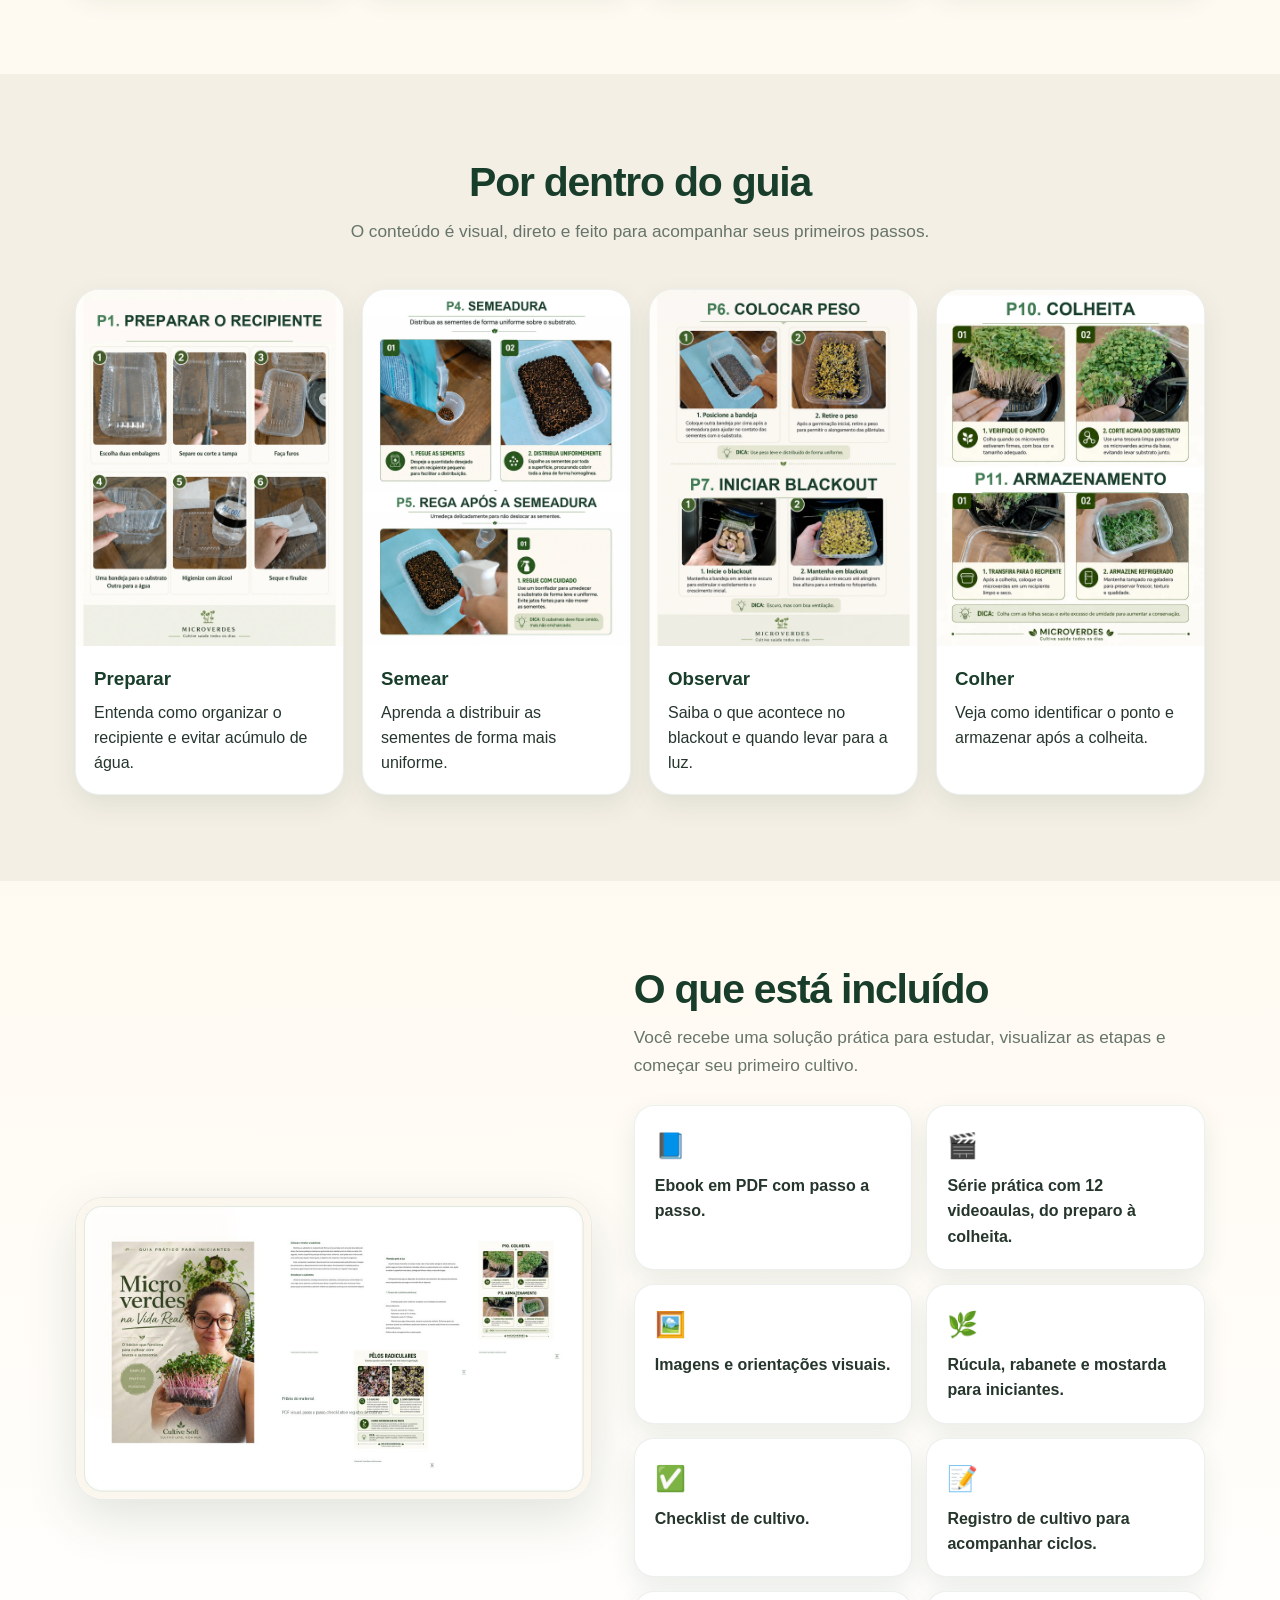
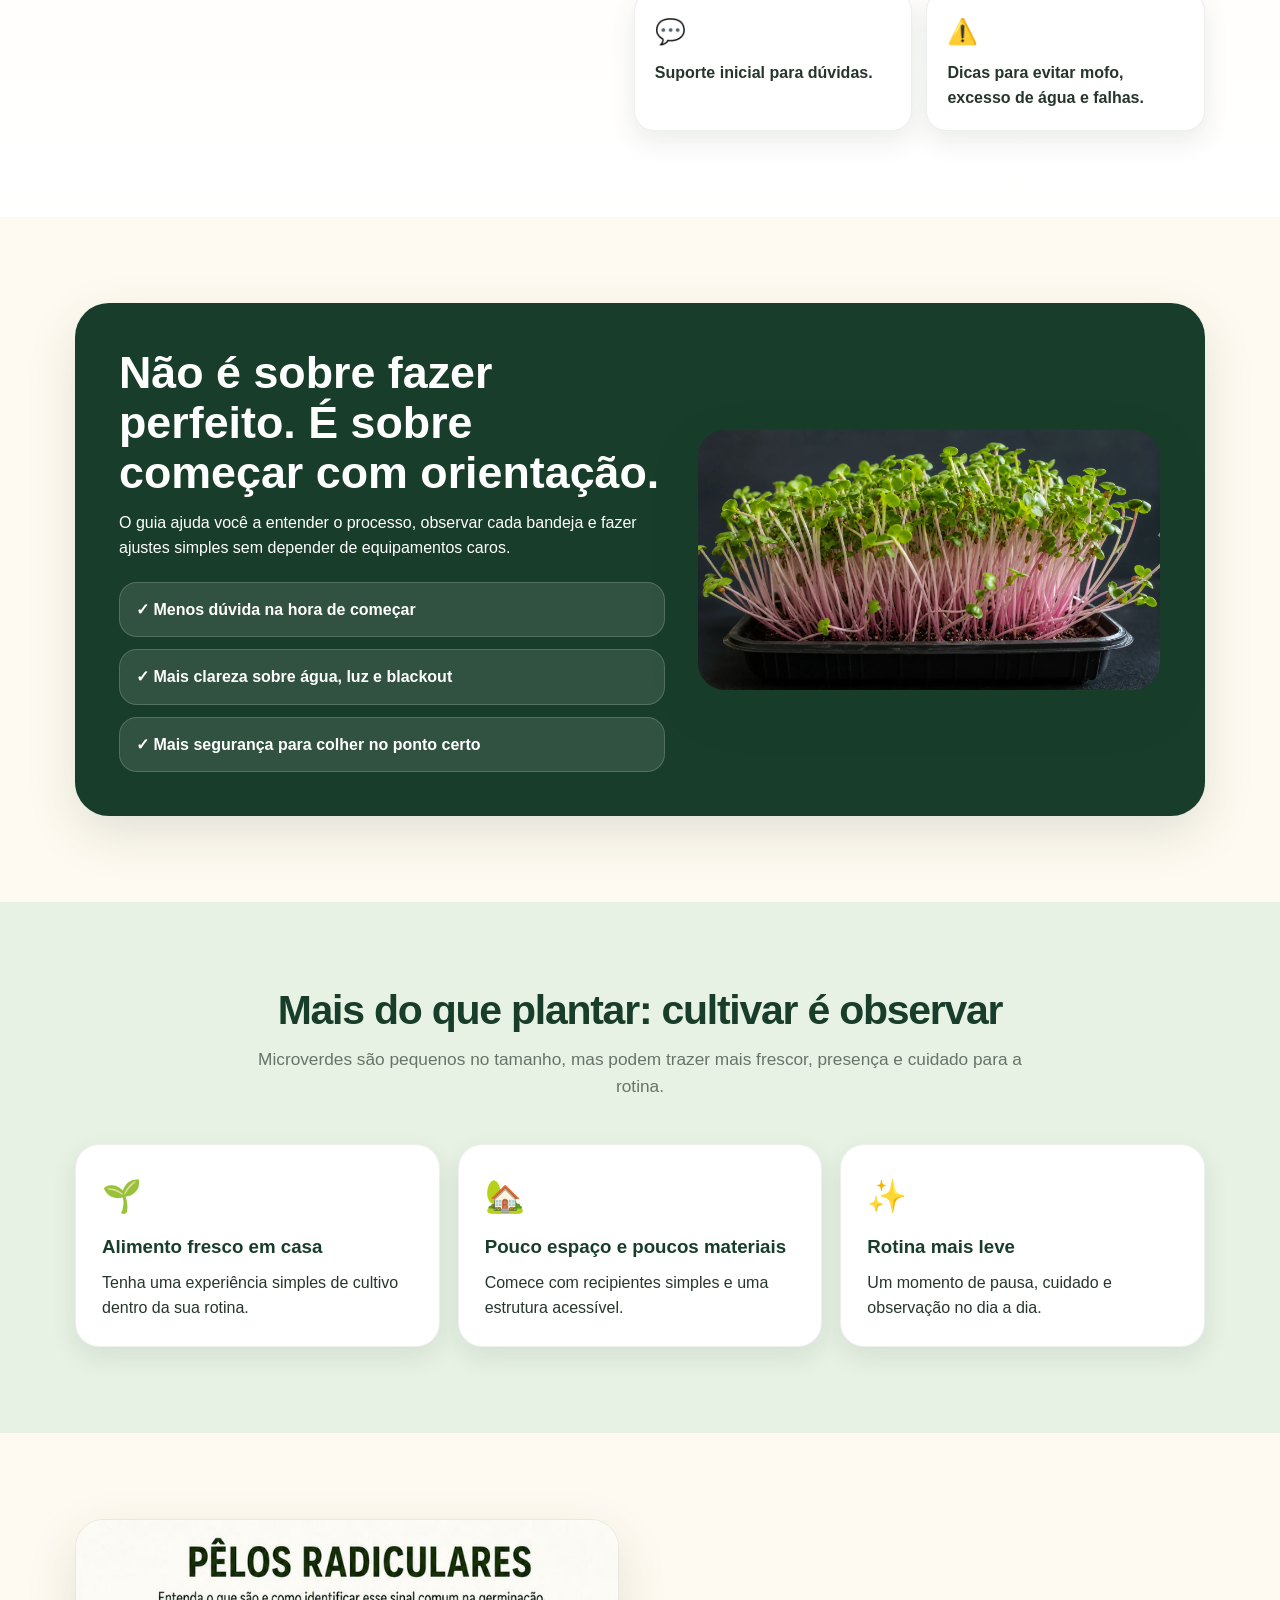
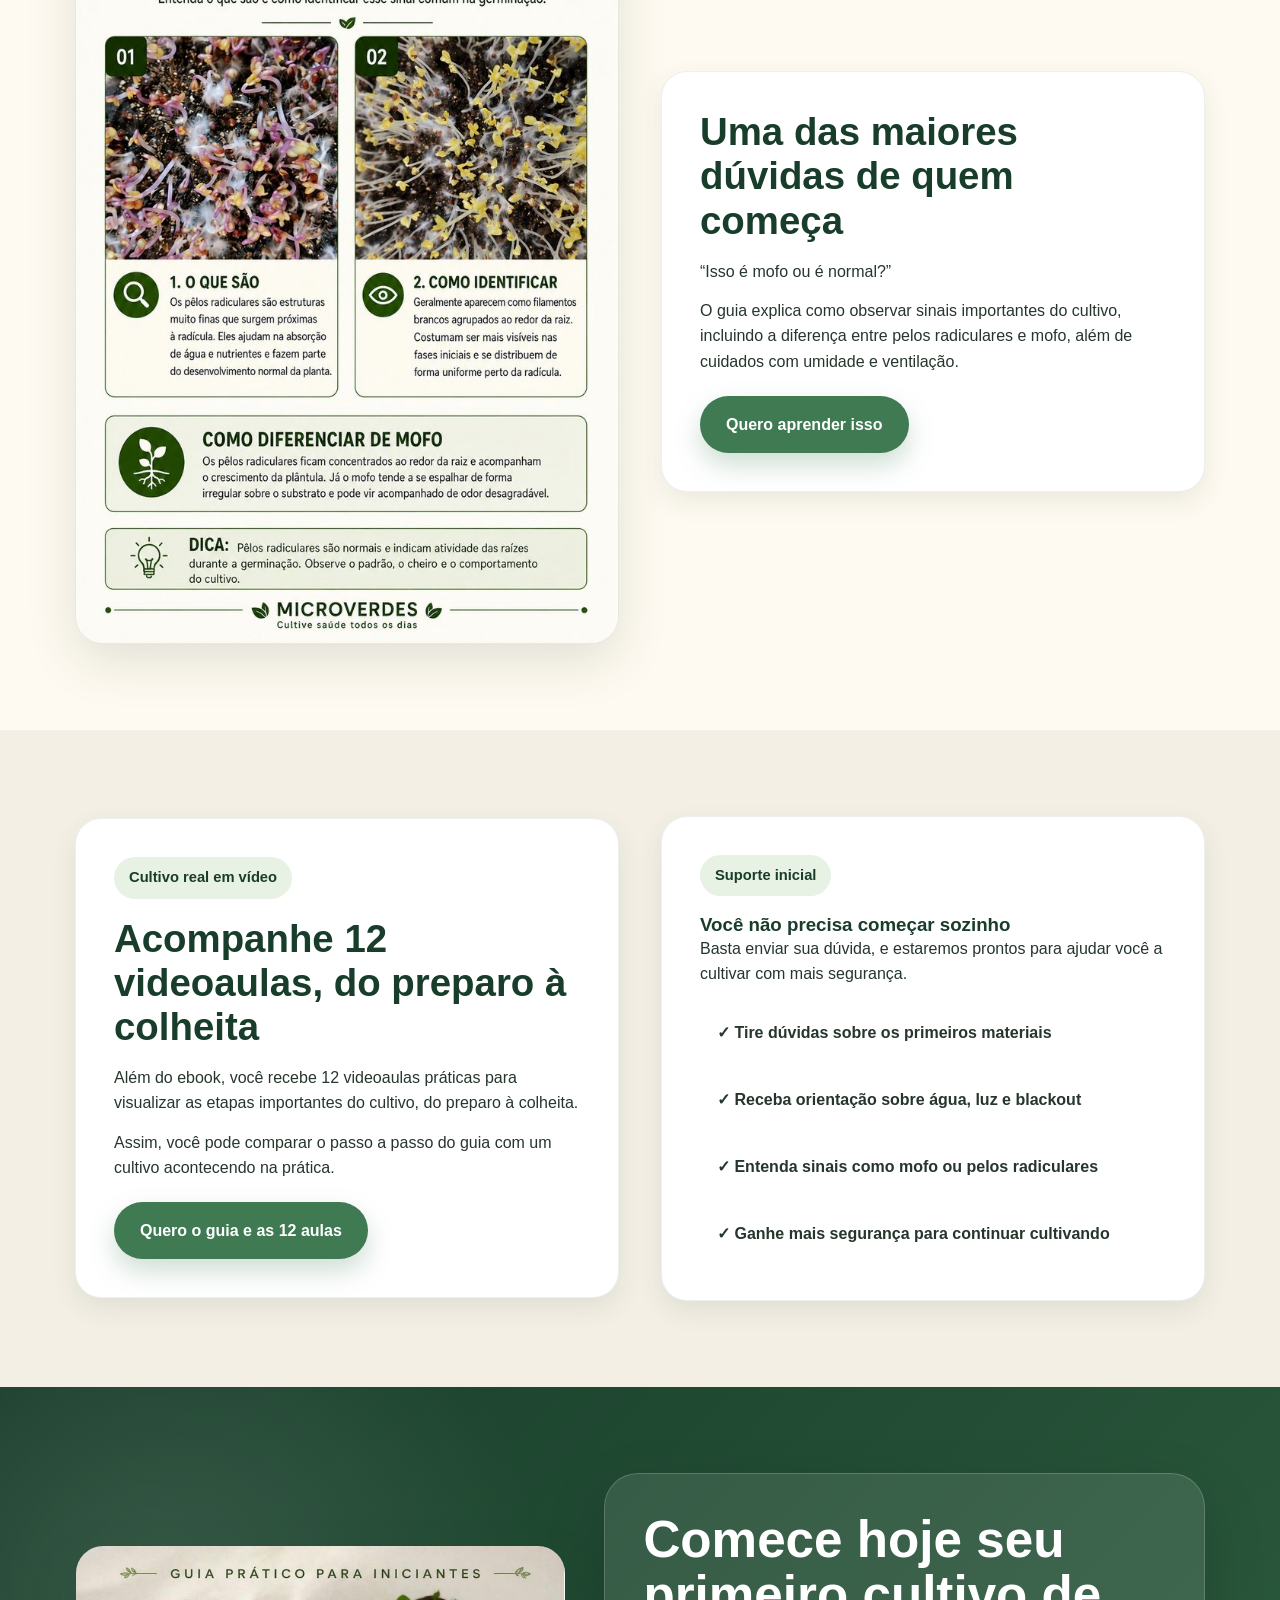
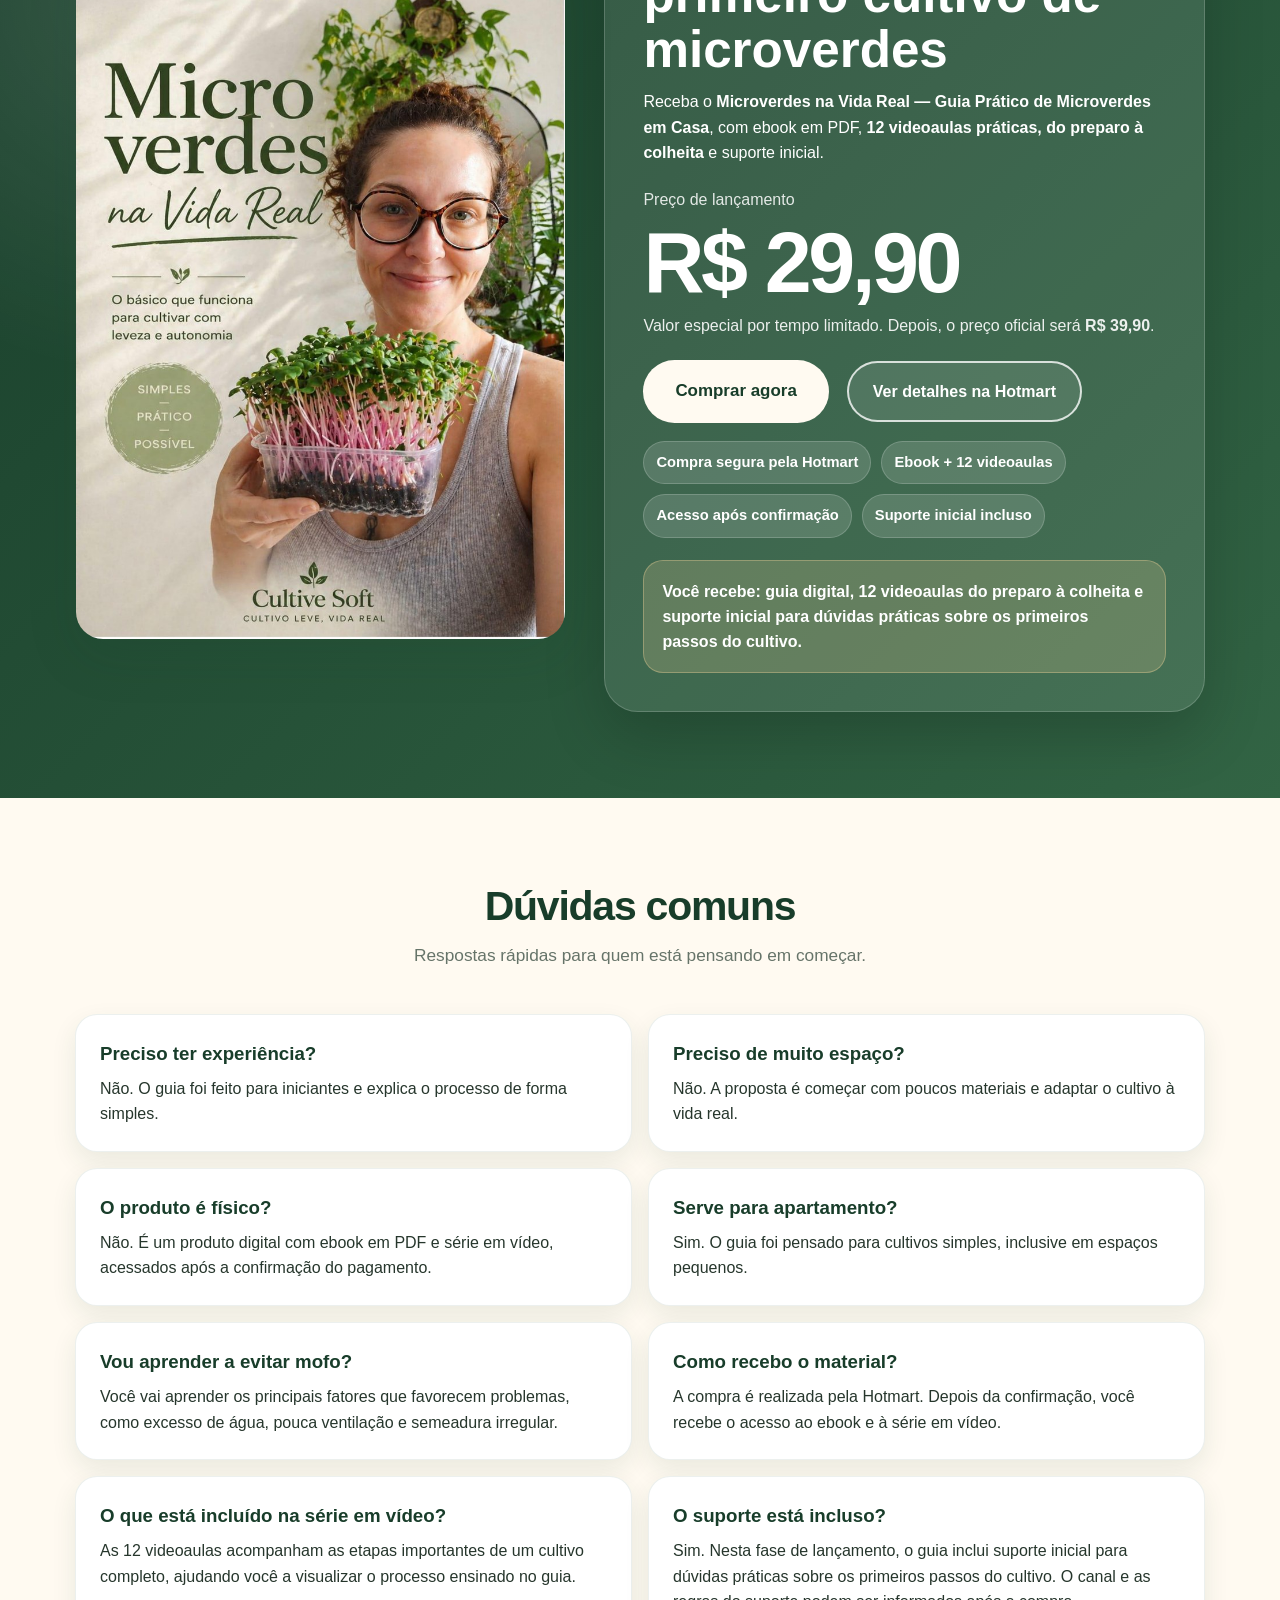
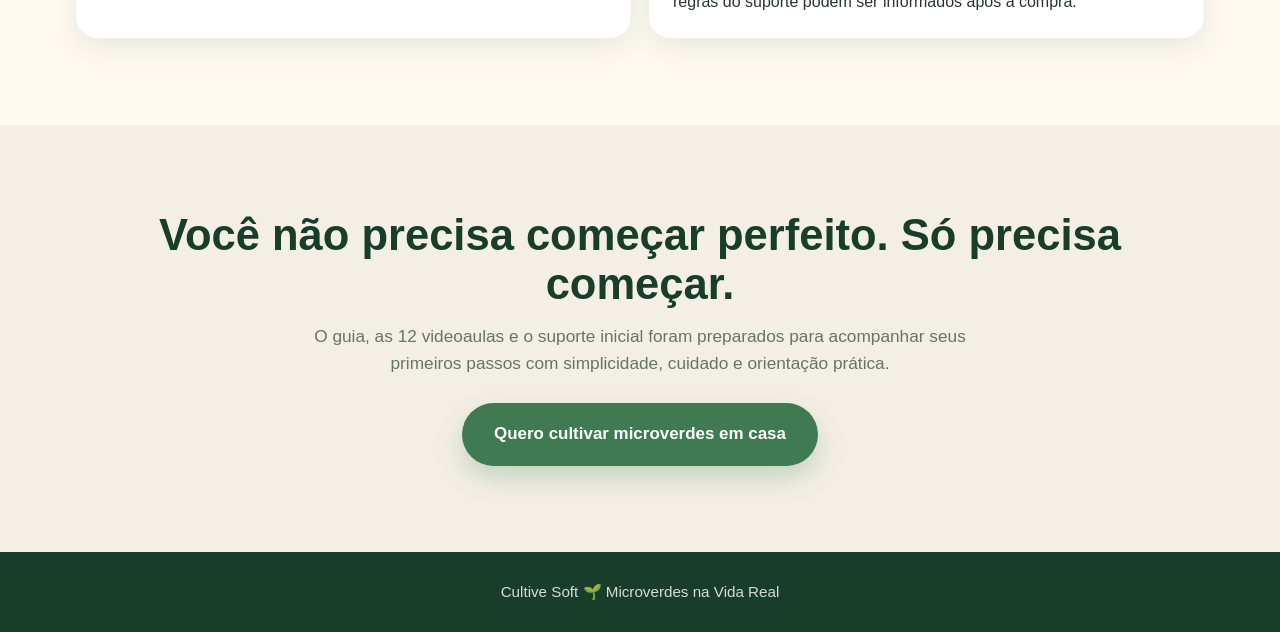
==== commit 2cd28e9f: "Exibe prévias completas do passo a passo" ====
--- a/guiapratico/index.html
+++ b/guiapratico/index.html
@@ -206,7 +206,7 @@
       background:#fff; border-radius:24px; overflow:hidden;
       border:1px solid rgba(24,61,42,.08); box-shadow: var(--shadow-soft);
     }
-    .step-card img { aspect-ratio: 4/3; object-fit: cover; width:100%; }
+    .step-card img { aspect-ratio: 3/4; object-fit: contain; width:100%; background:#fffdf8; }
     .step-card div { padding:18px; }
     .step-card h3 { color:var(--dark); margin-bottom:6px; }
 
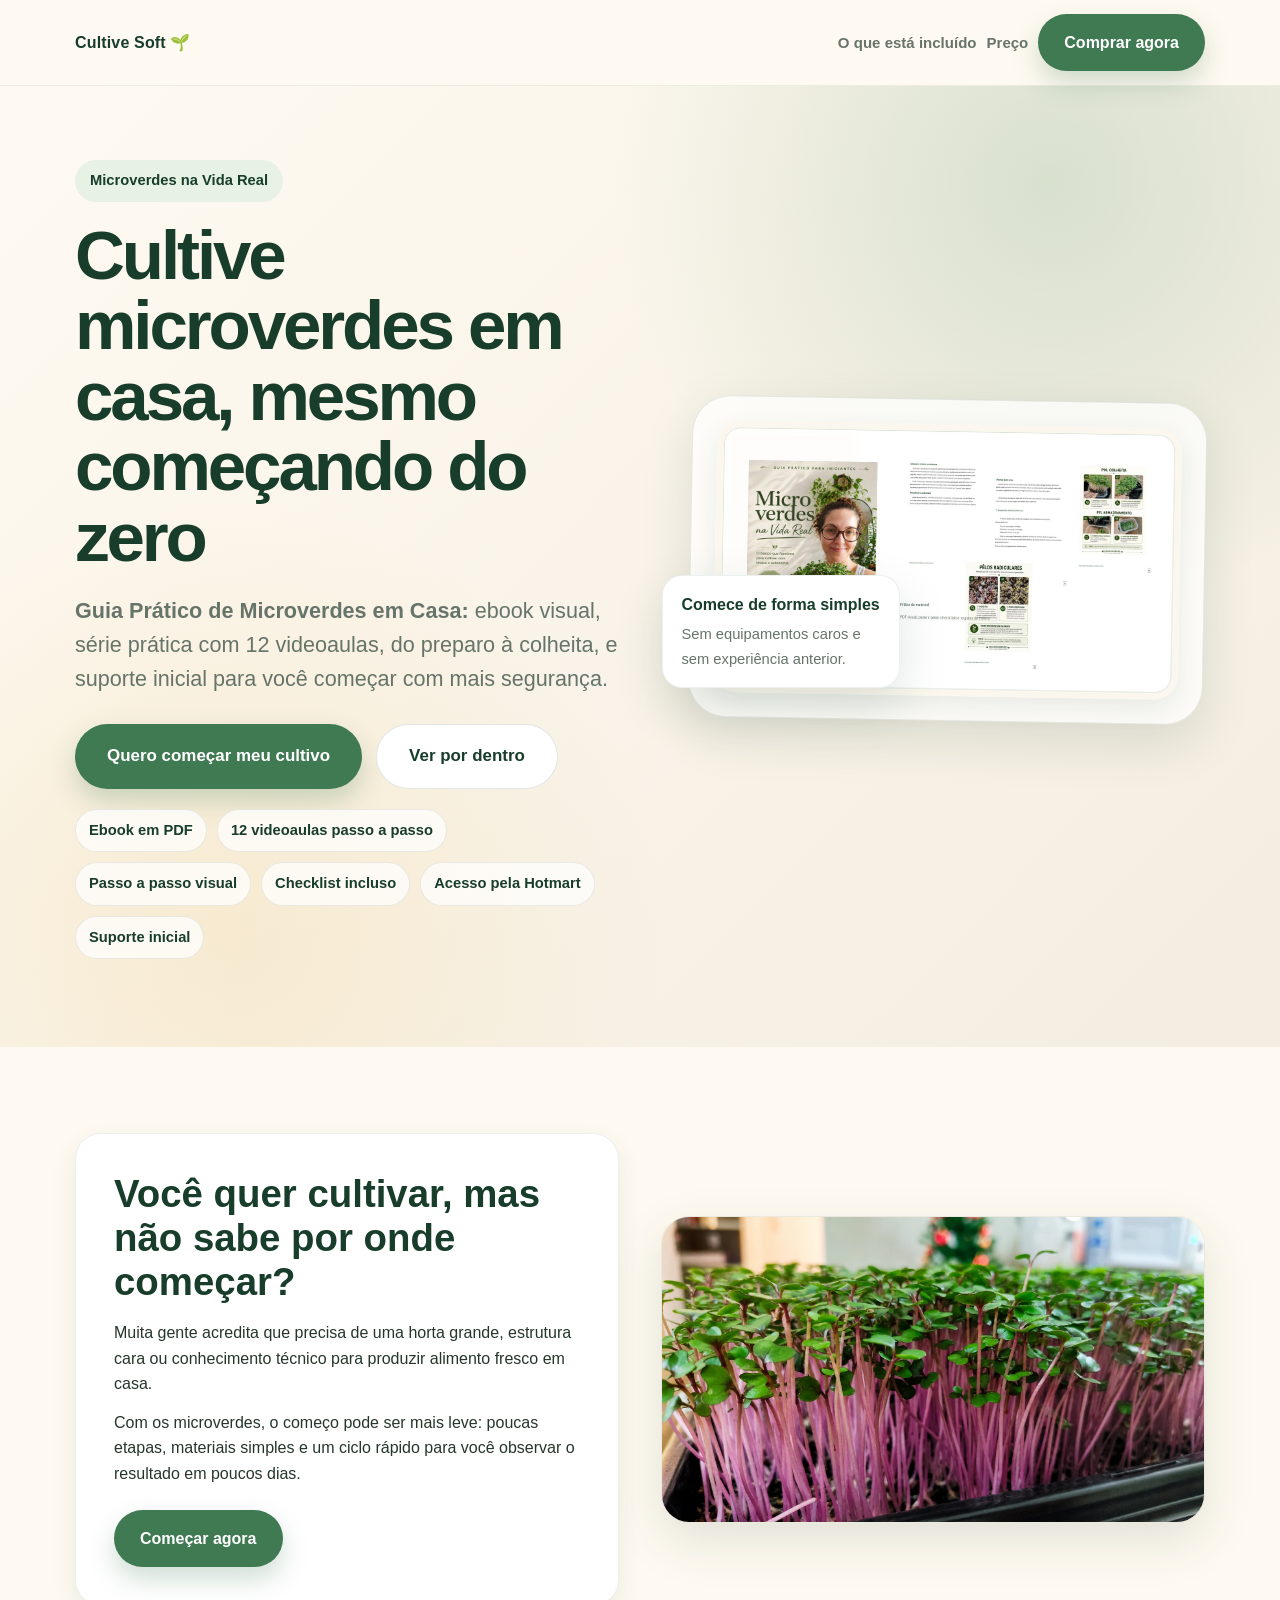
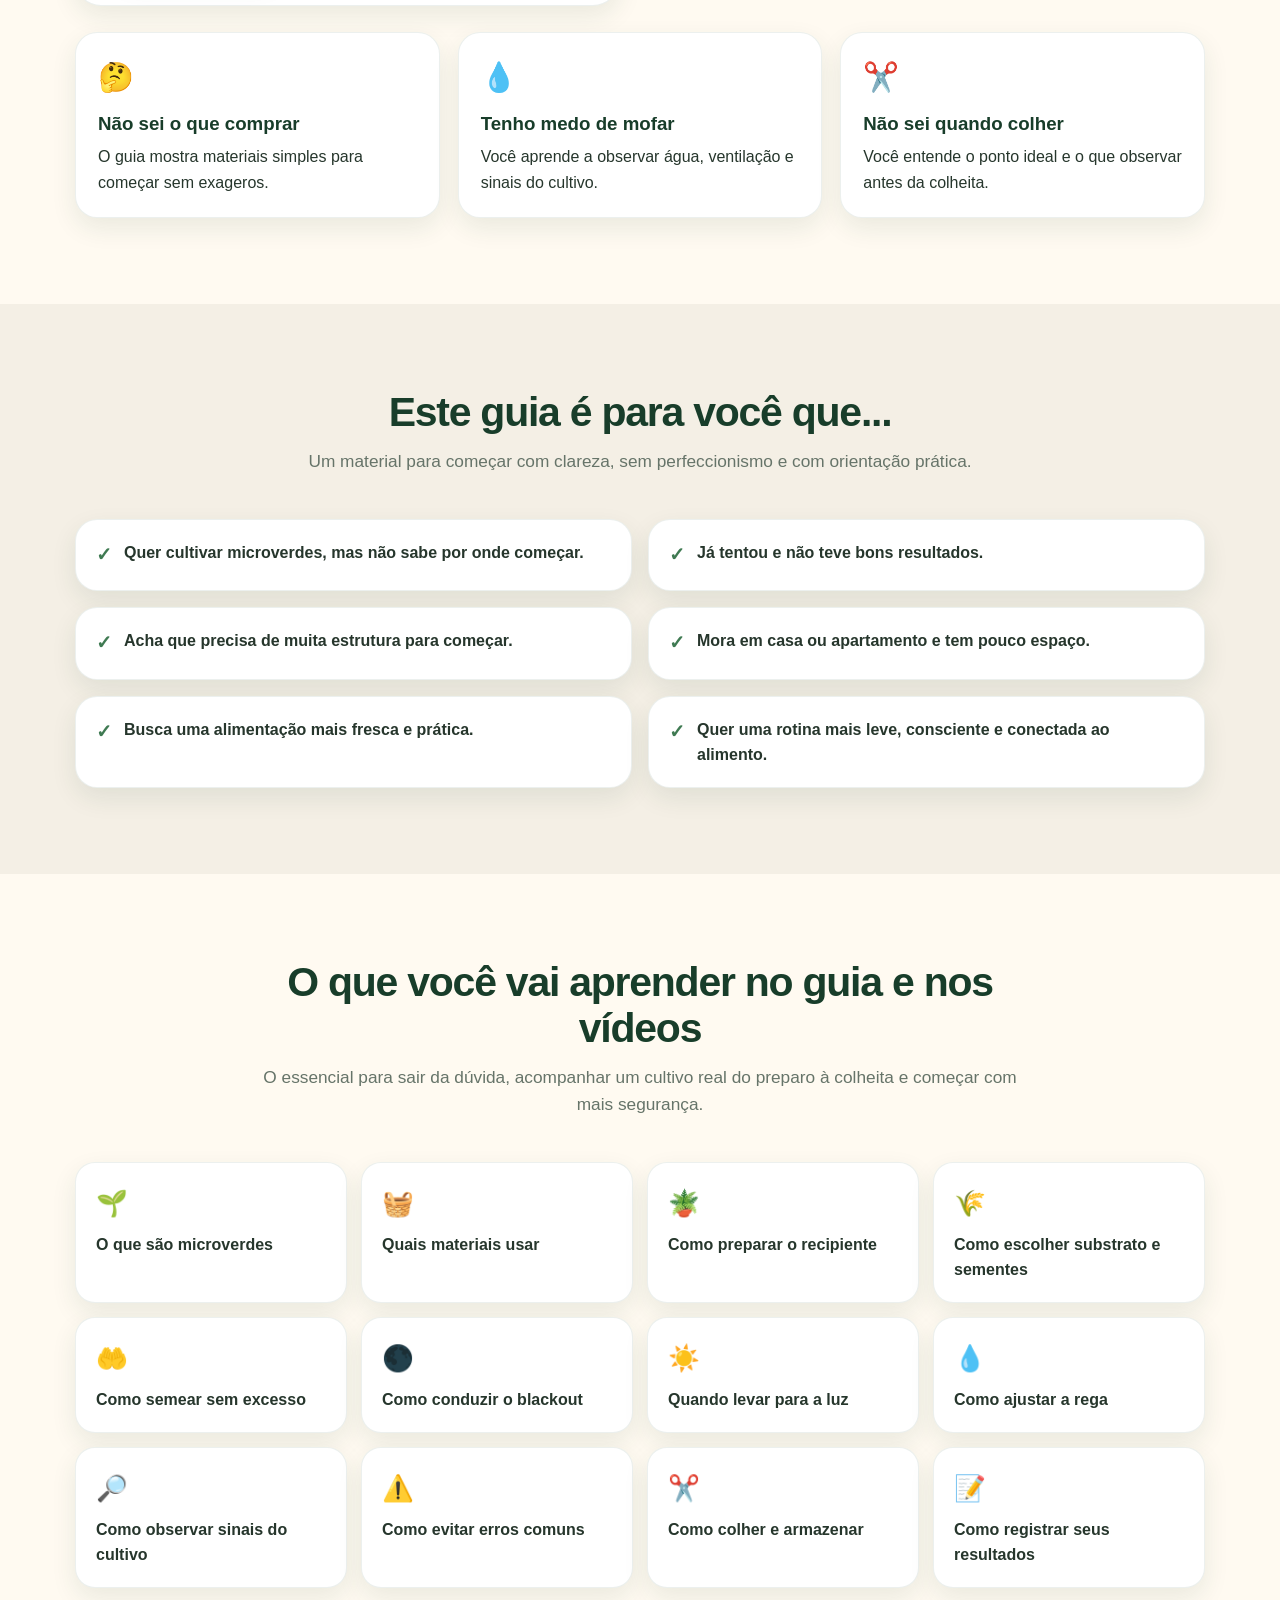
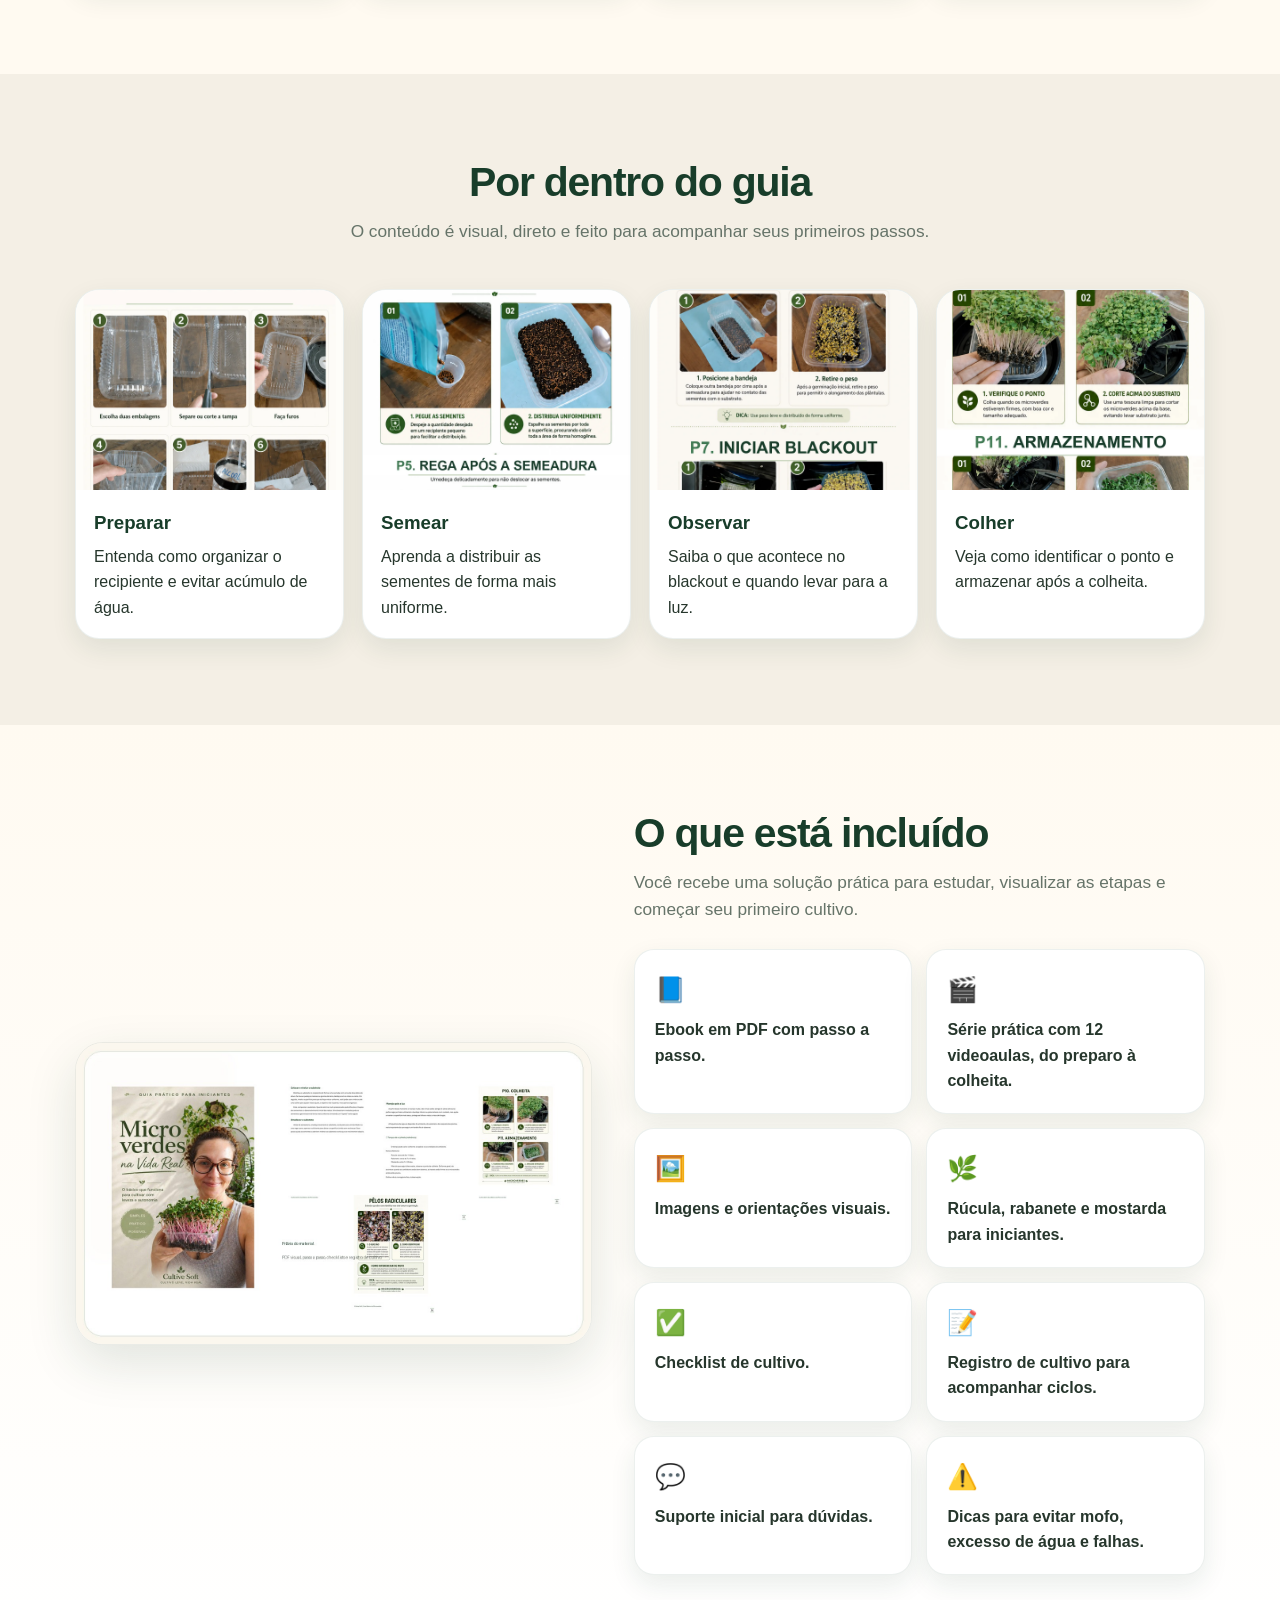
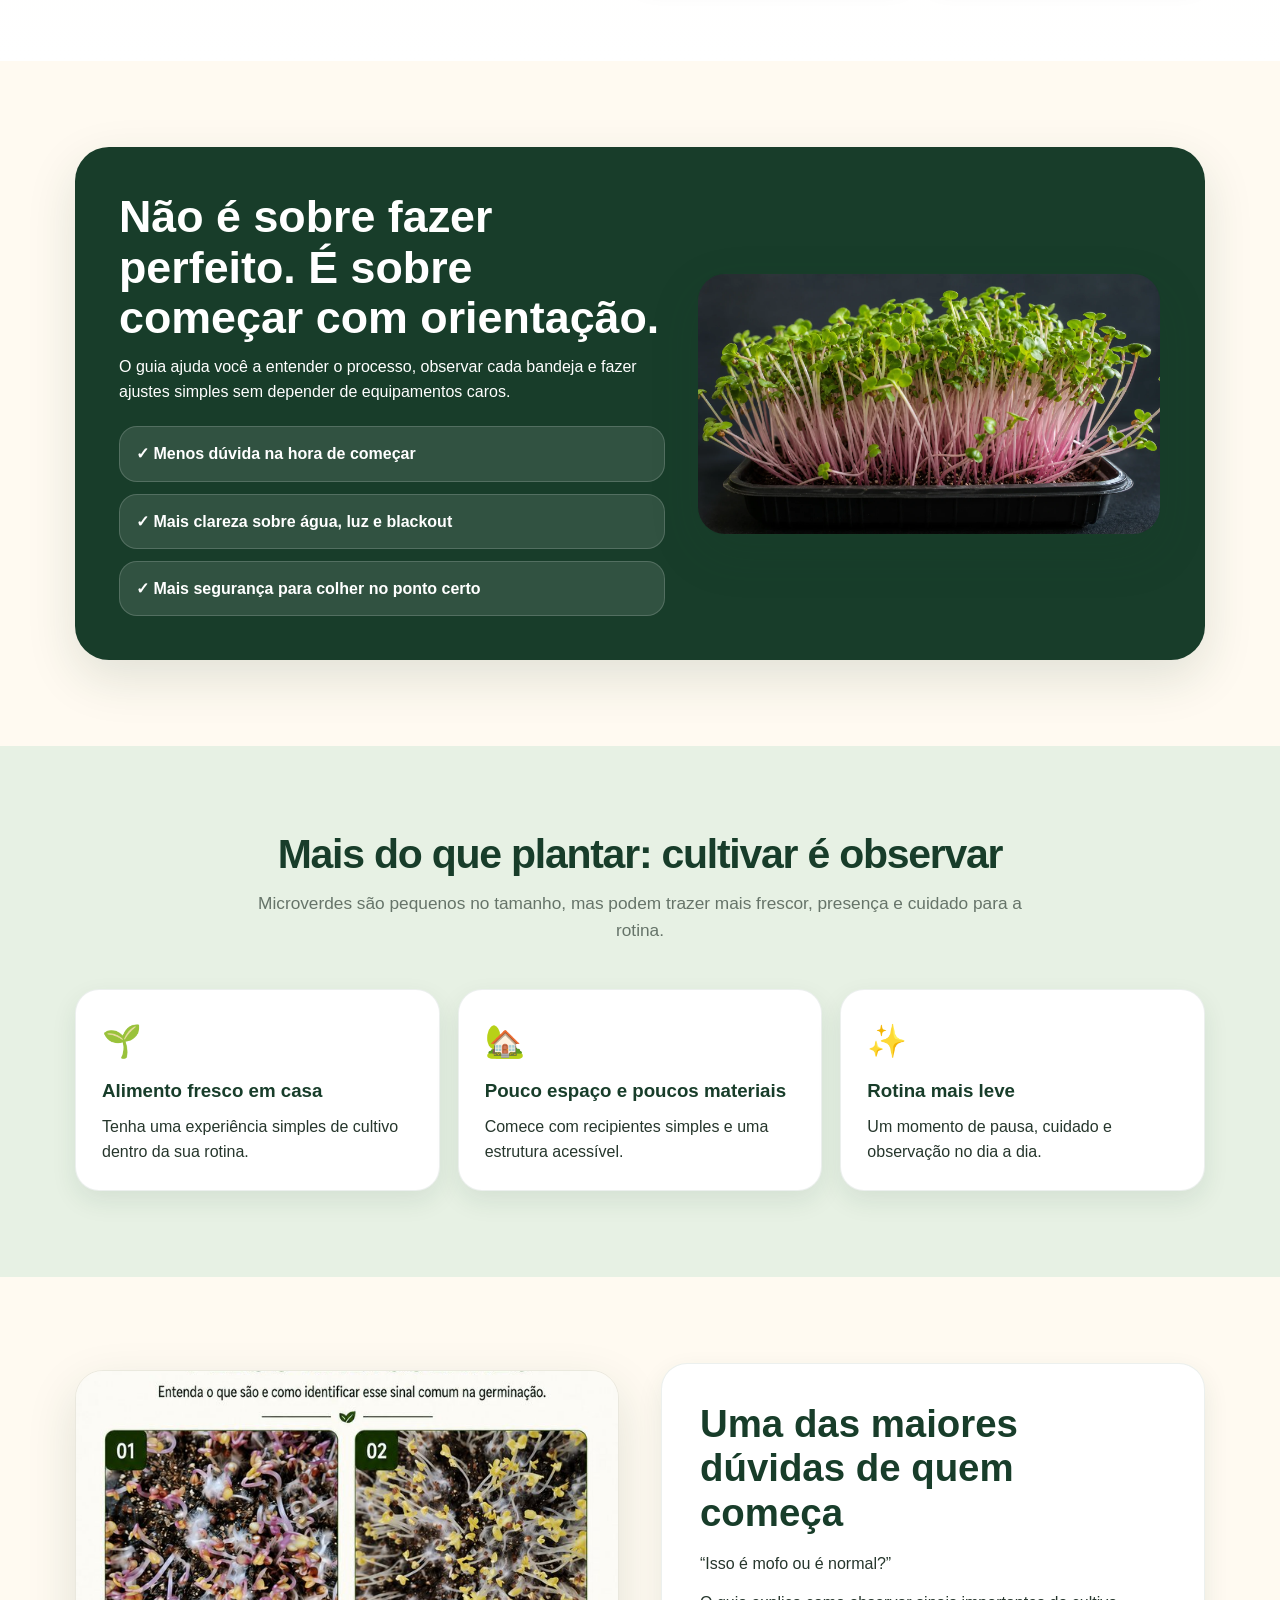
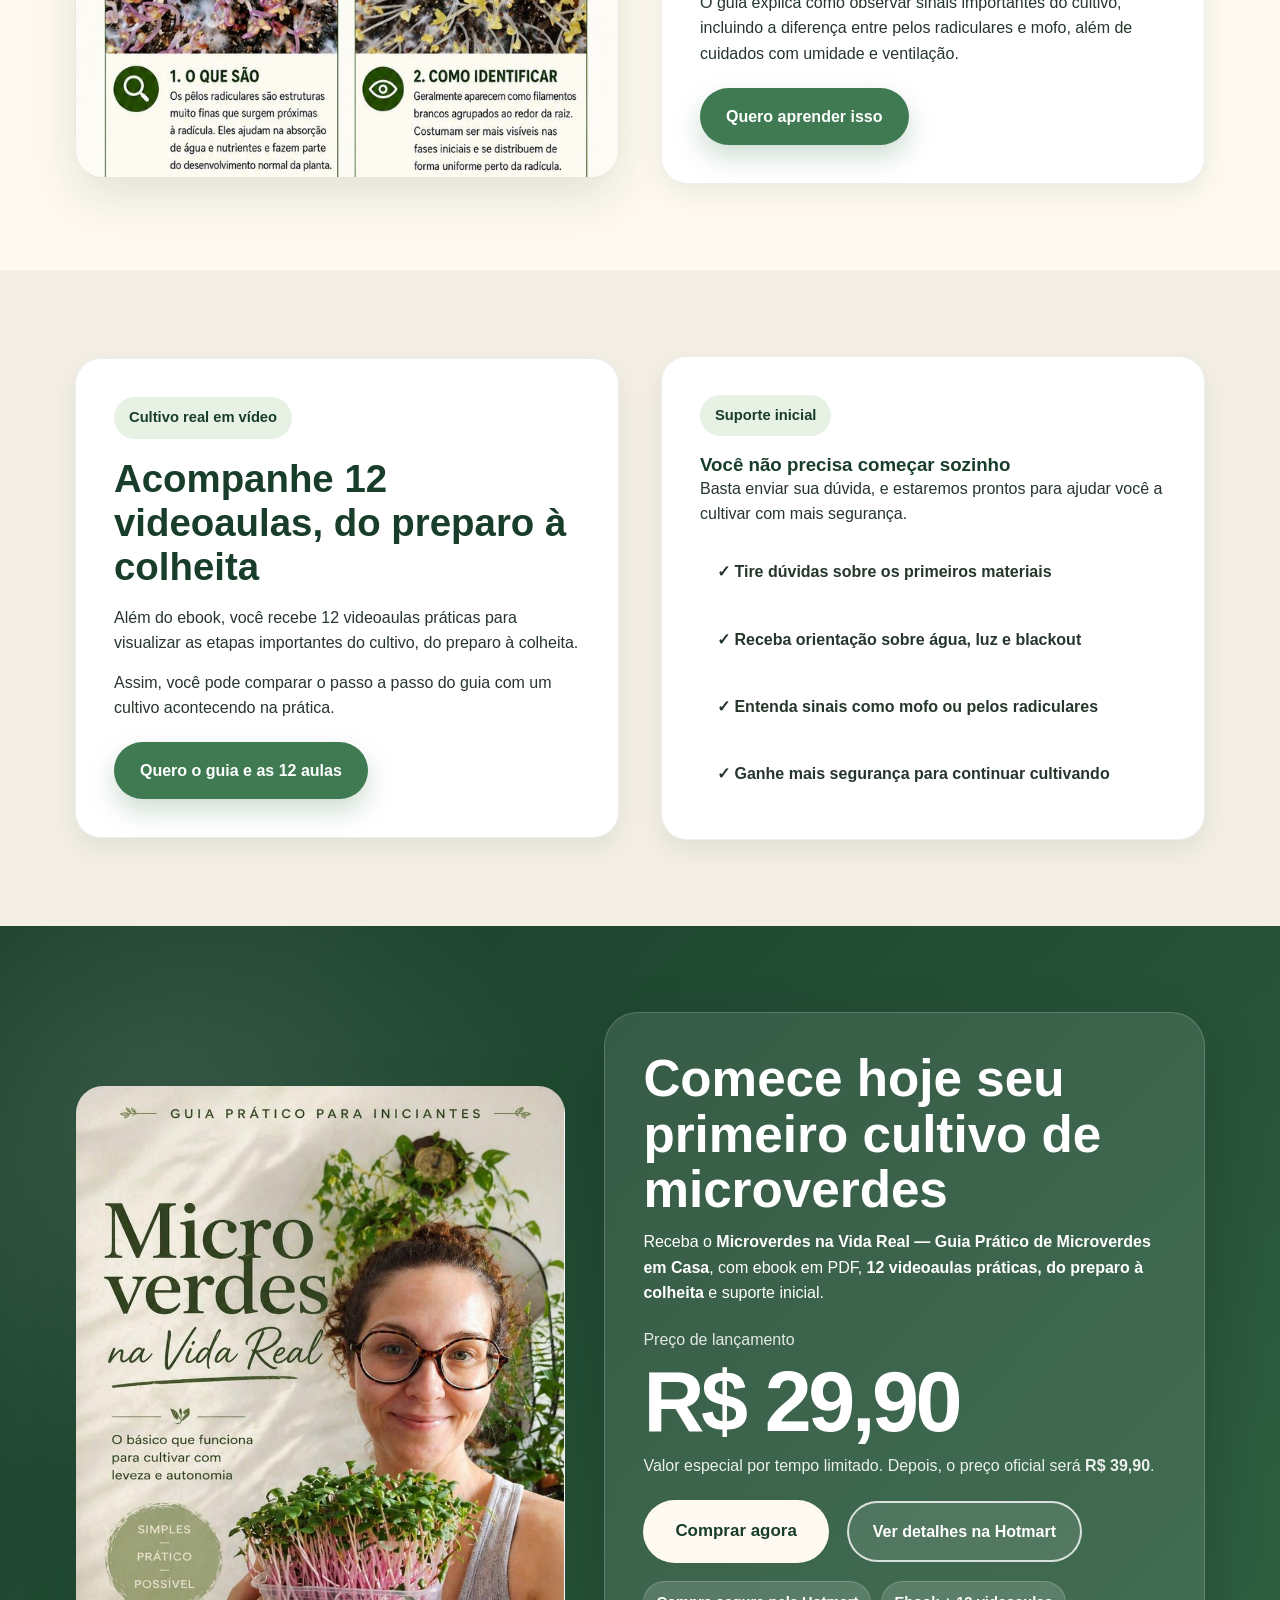
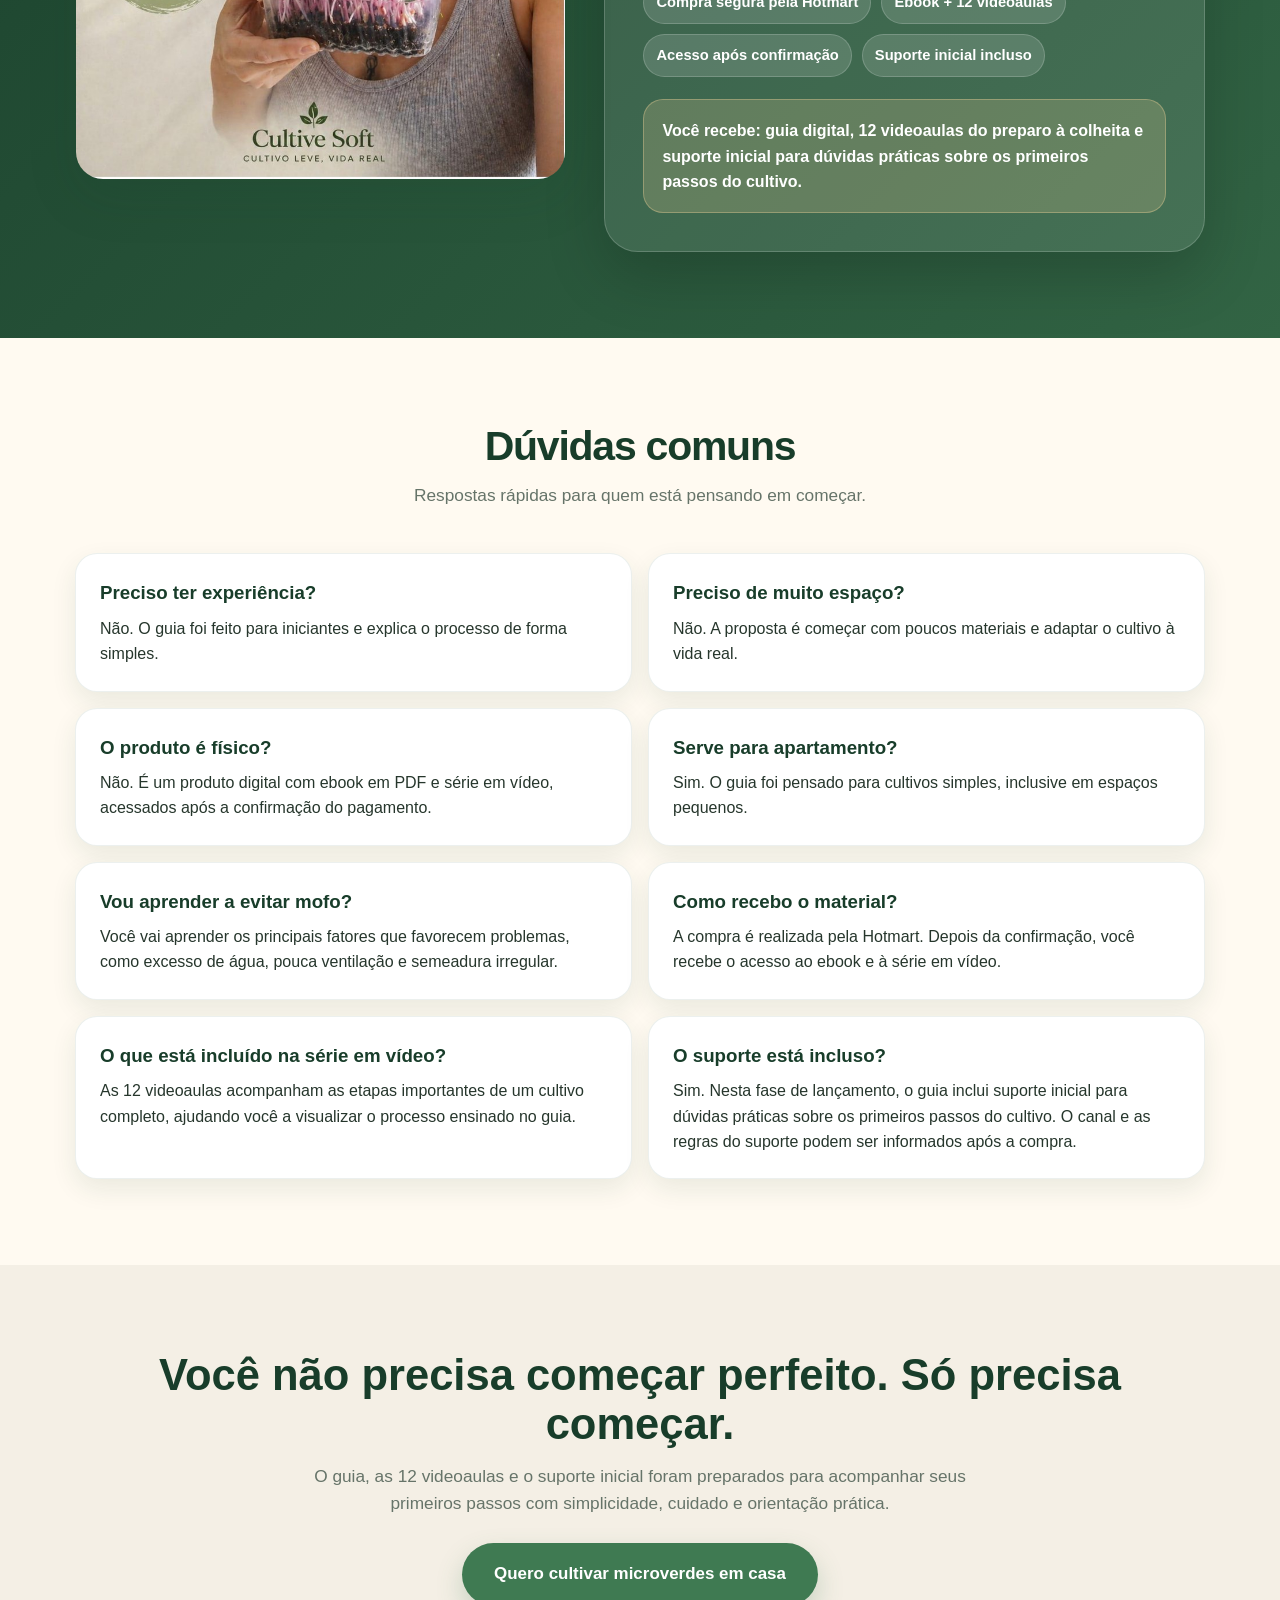
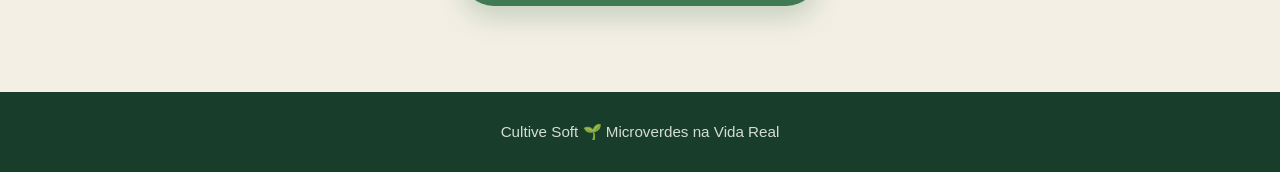
==== commit 19d881bd: "Ajusta recortes das previas do guia" ====
--- a/guiapratico/index.html
+++ b/guiapratico/index.html
@@ -206,7 +206,9 @@
       background:#fff; border-radius:24px; overflow:hidden;
       border:1px solid rgba(24,61,42,.08); box-shadow: var(--shadow-soft);
     }
-    .step-card img { aspect-ratio: 3/4; object-fit: contain; width:100%; background:#fffdf8; }
+    .step-card img { aspect-ratio: 4/3; object-fit: cover; object-position: 50% 24%; width:100%; }
+    .root-hairs-preview { aspect-ratio: 4/3; object-fit: cover; object-position: 50% 18%; width:100%; }
+
     .step-card div { padding:18px; }
     .step-card h3 { color:var(--dark); margin-bottom:6px; }
 
@@ -546,7 +548,7 @@
 
     <section class="section" style="background:var(--cream);">
       <div class="container two-col">
-        <img class="rounded-img" src="[data-uri]" alt="Infográfico explicando pelos radiculares" />
+        <img class="rounded-img root-hairs-preview" src="[data-uri]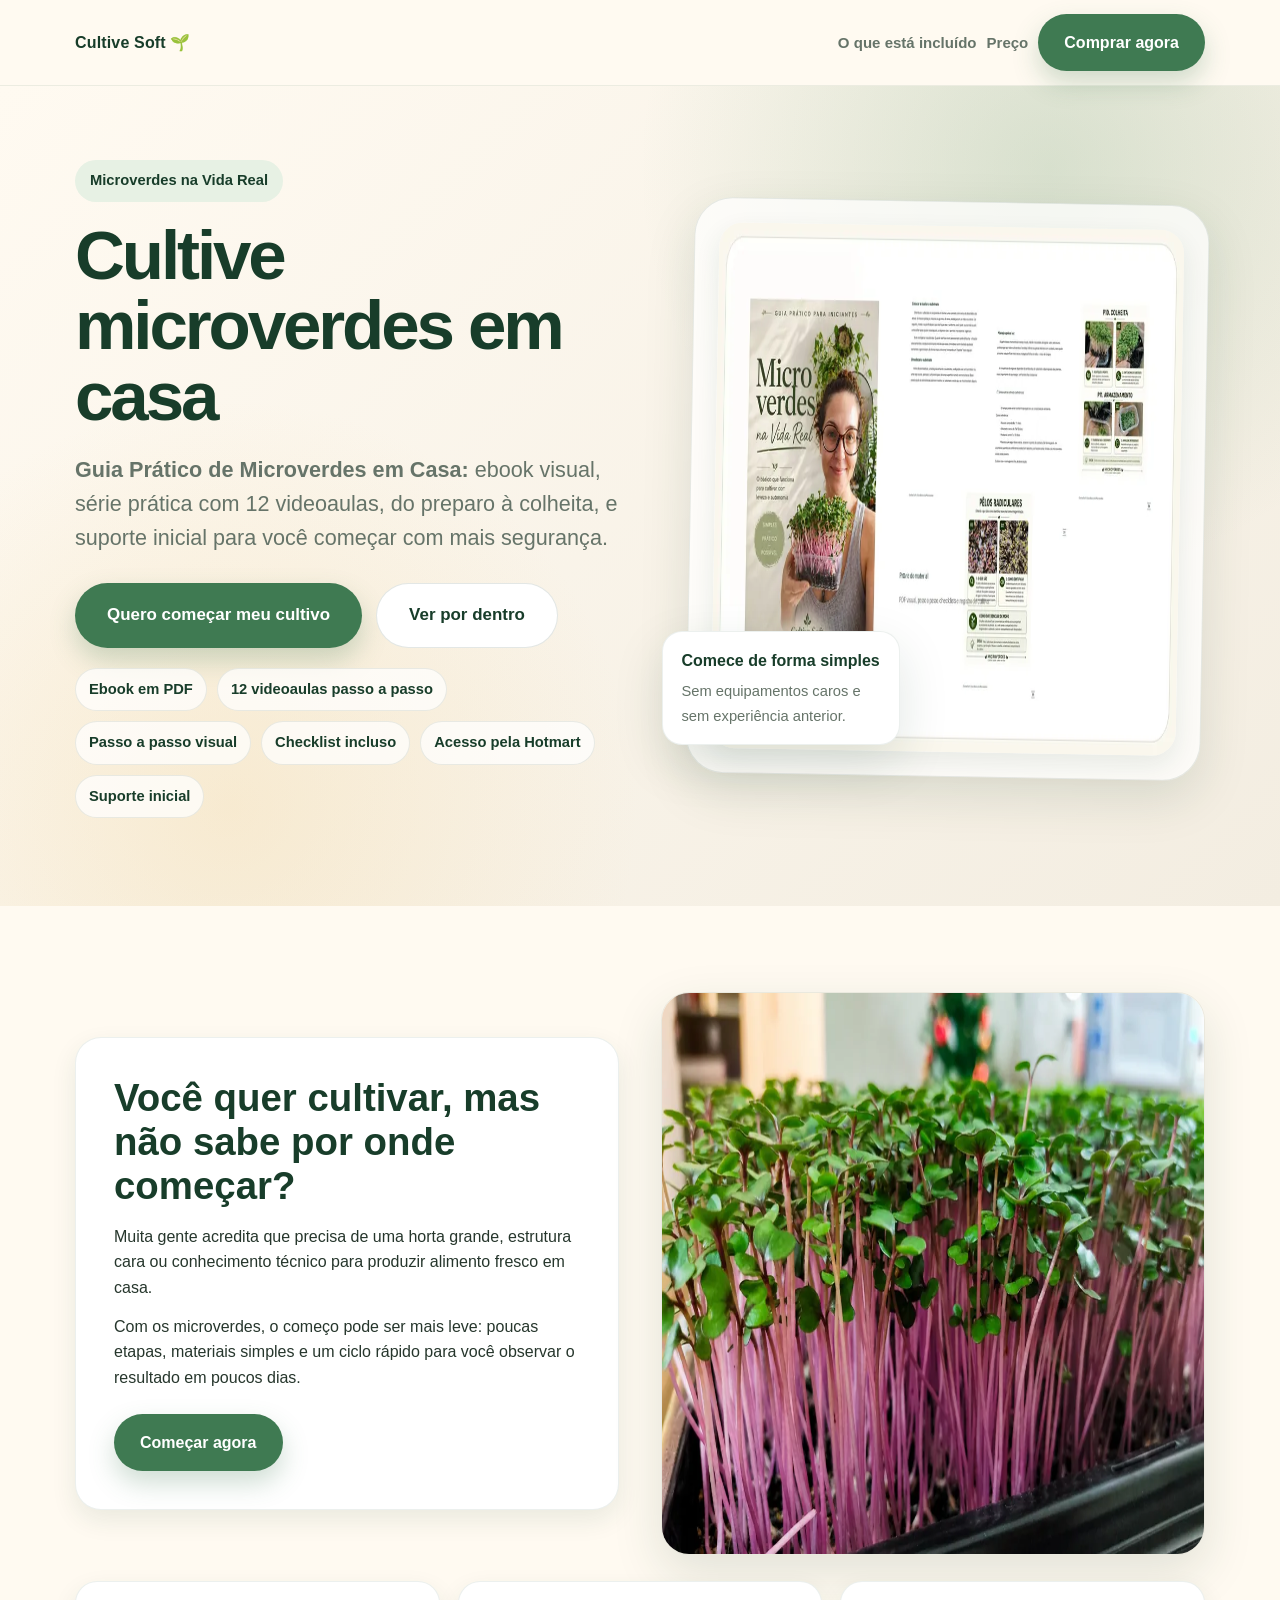
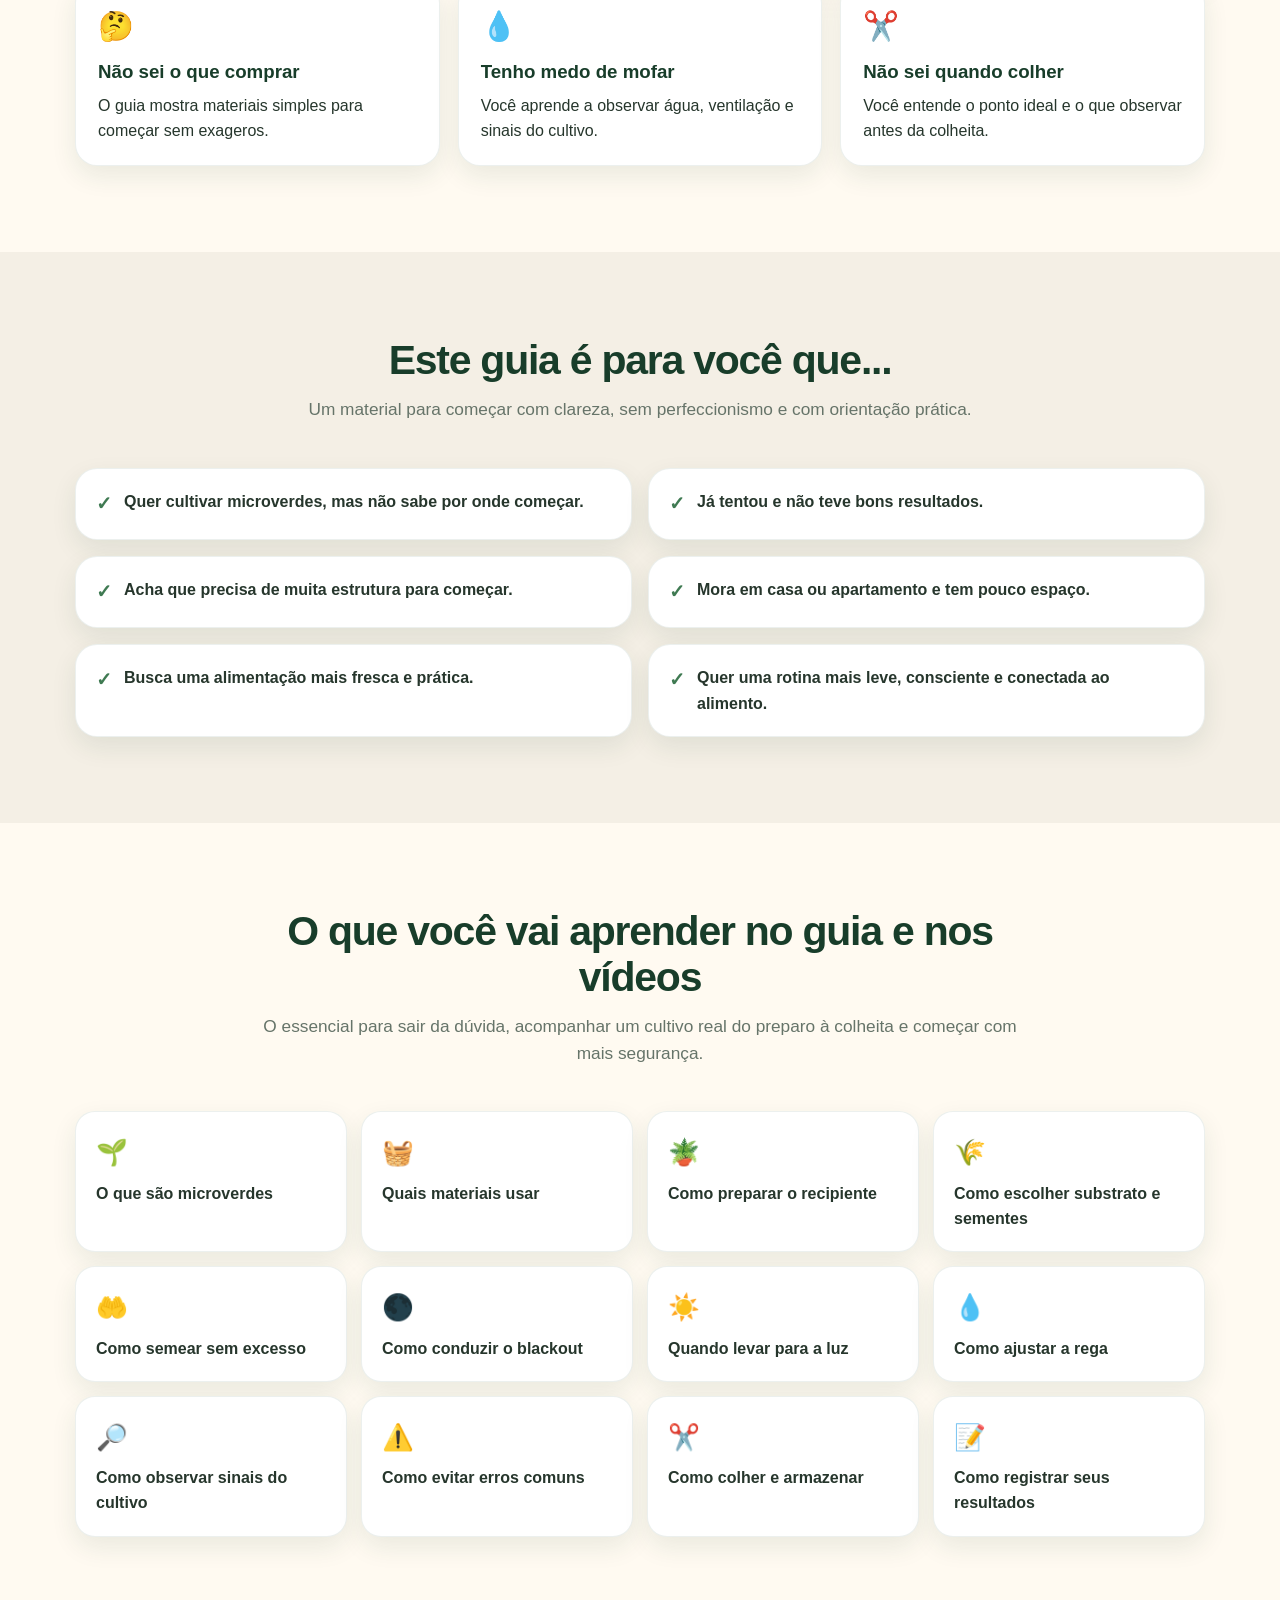
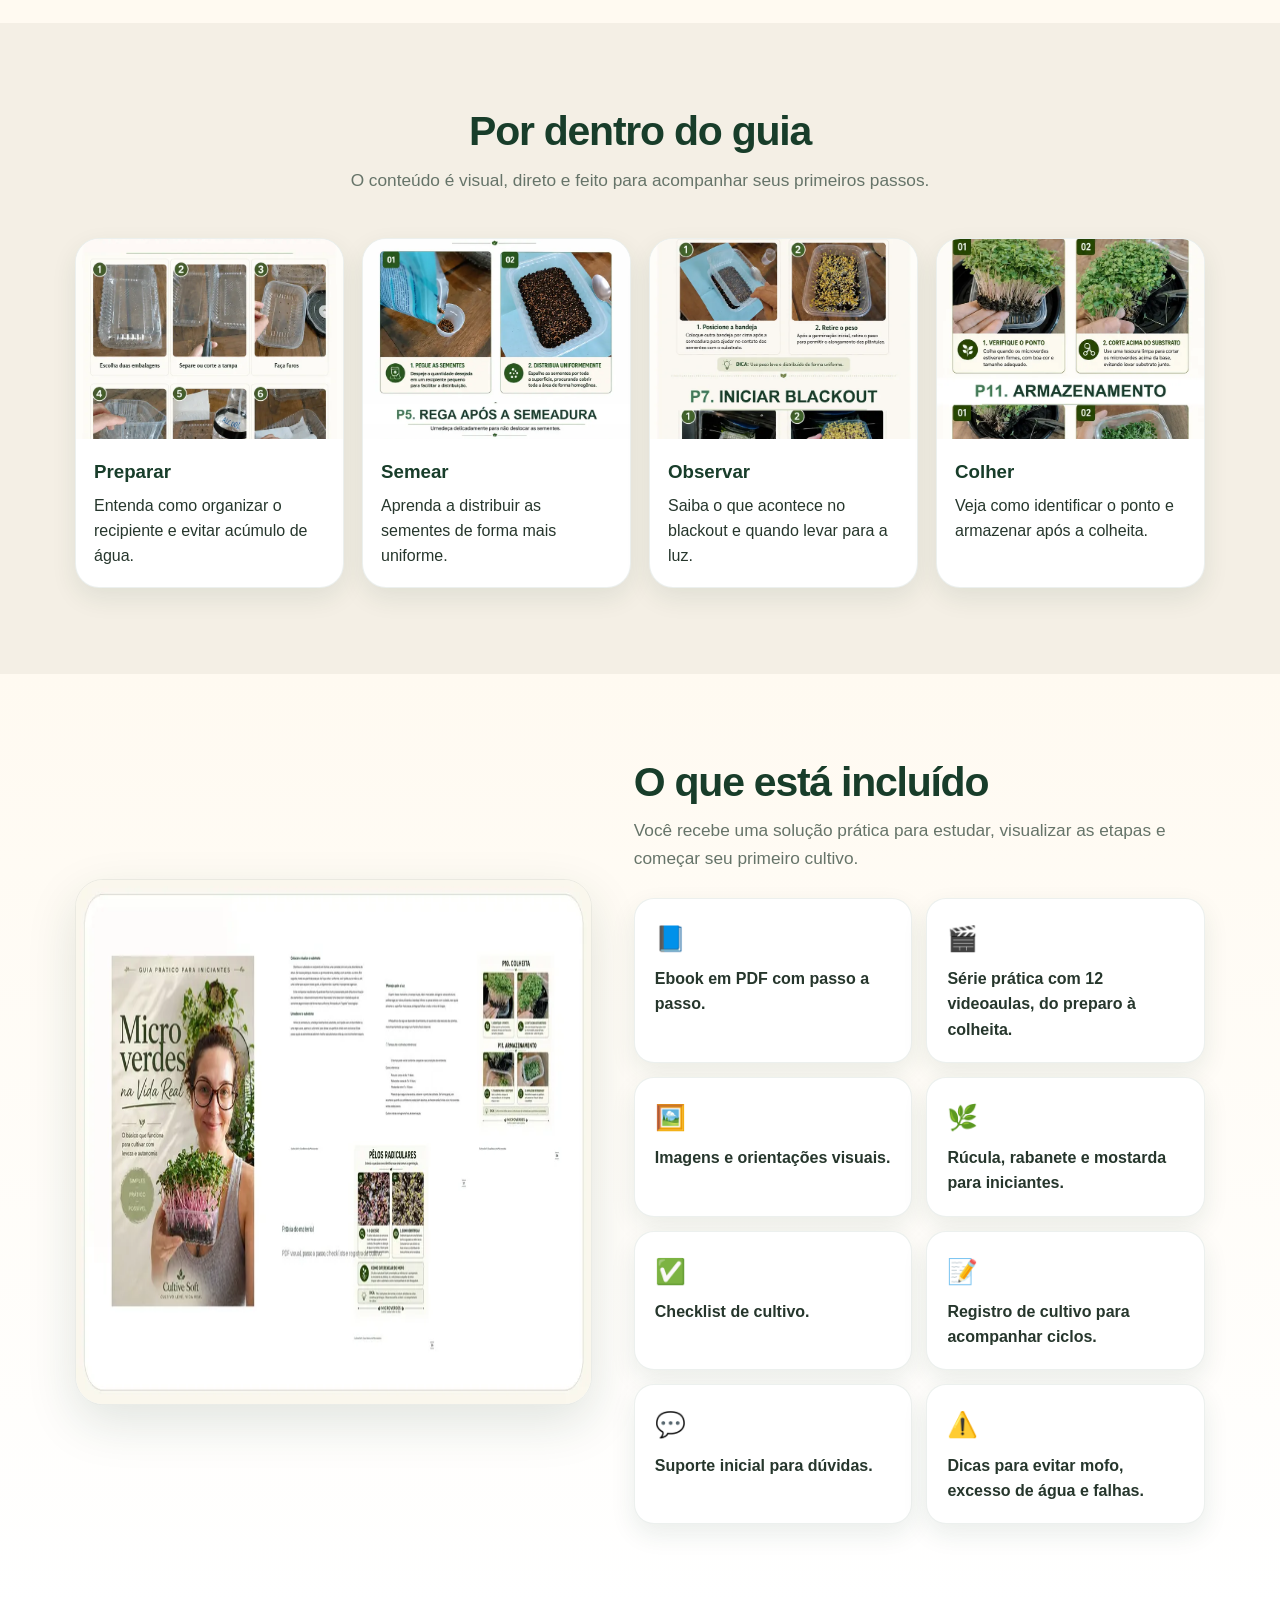
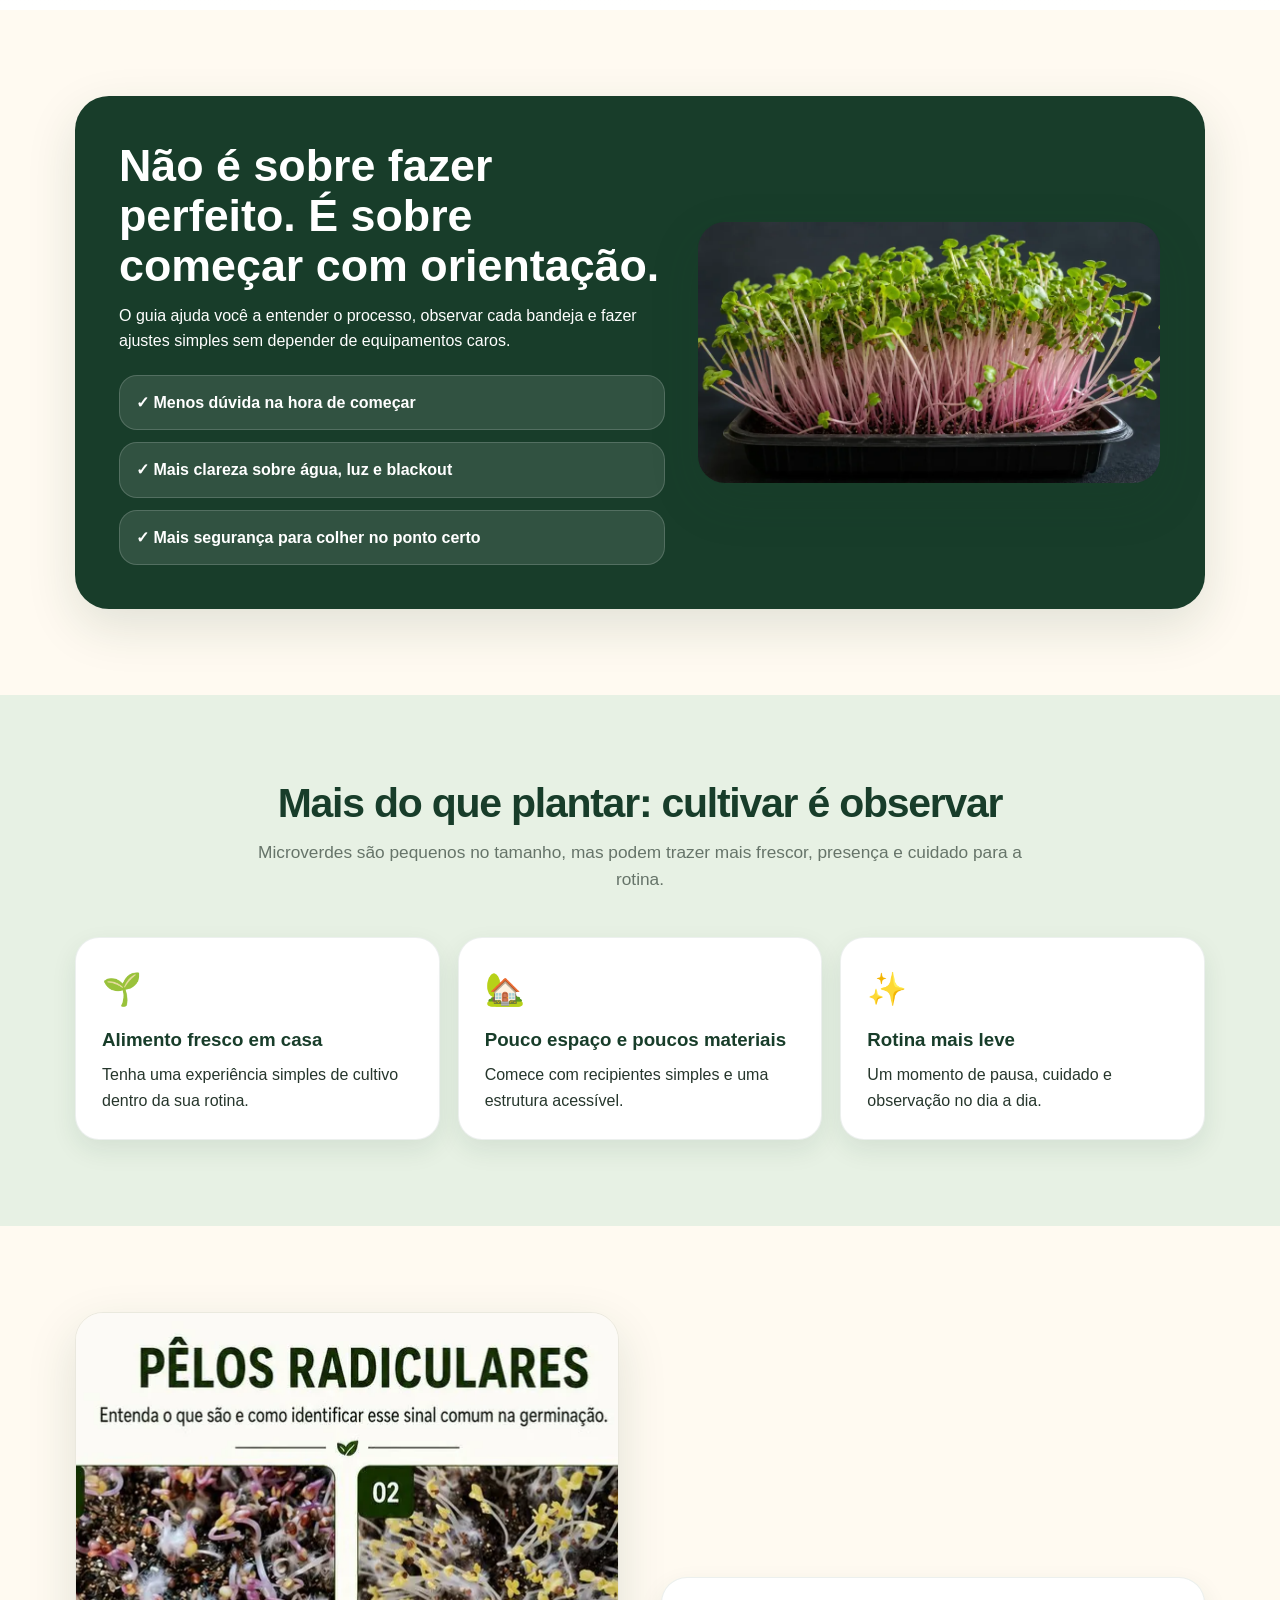
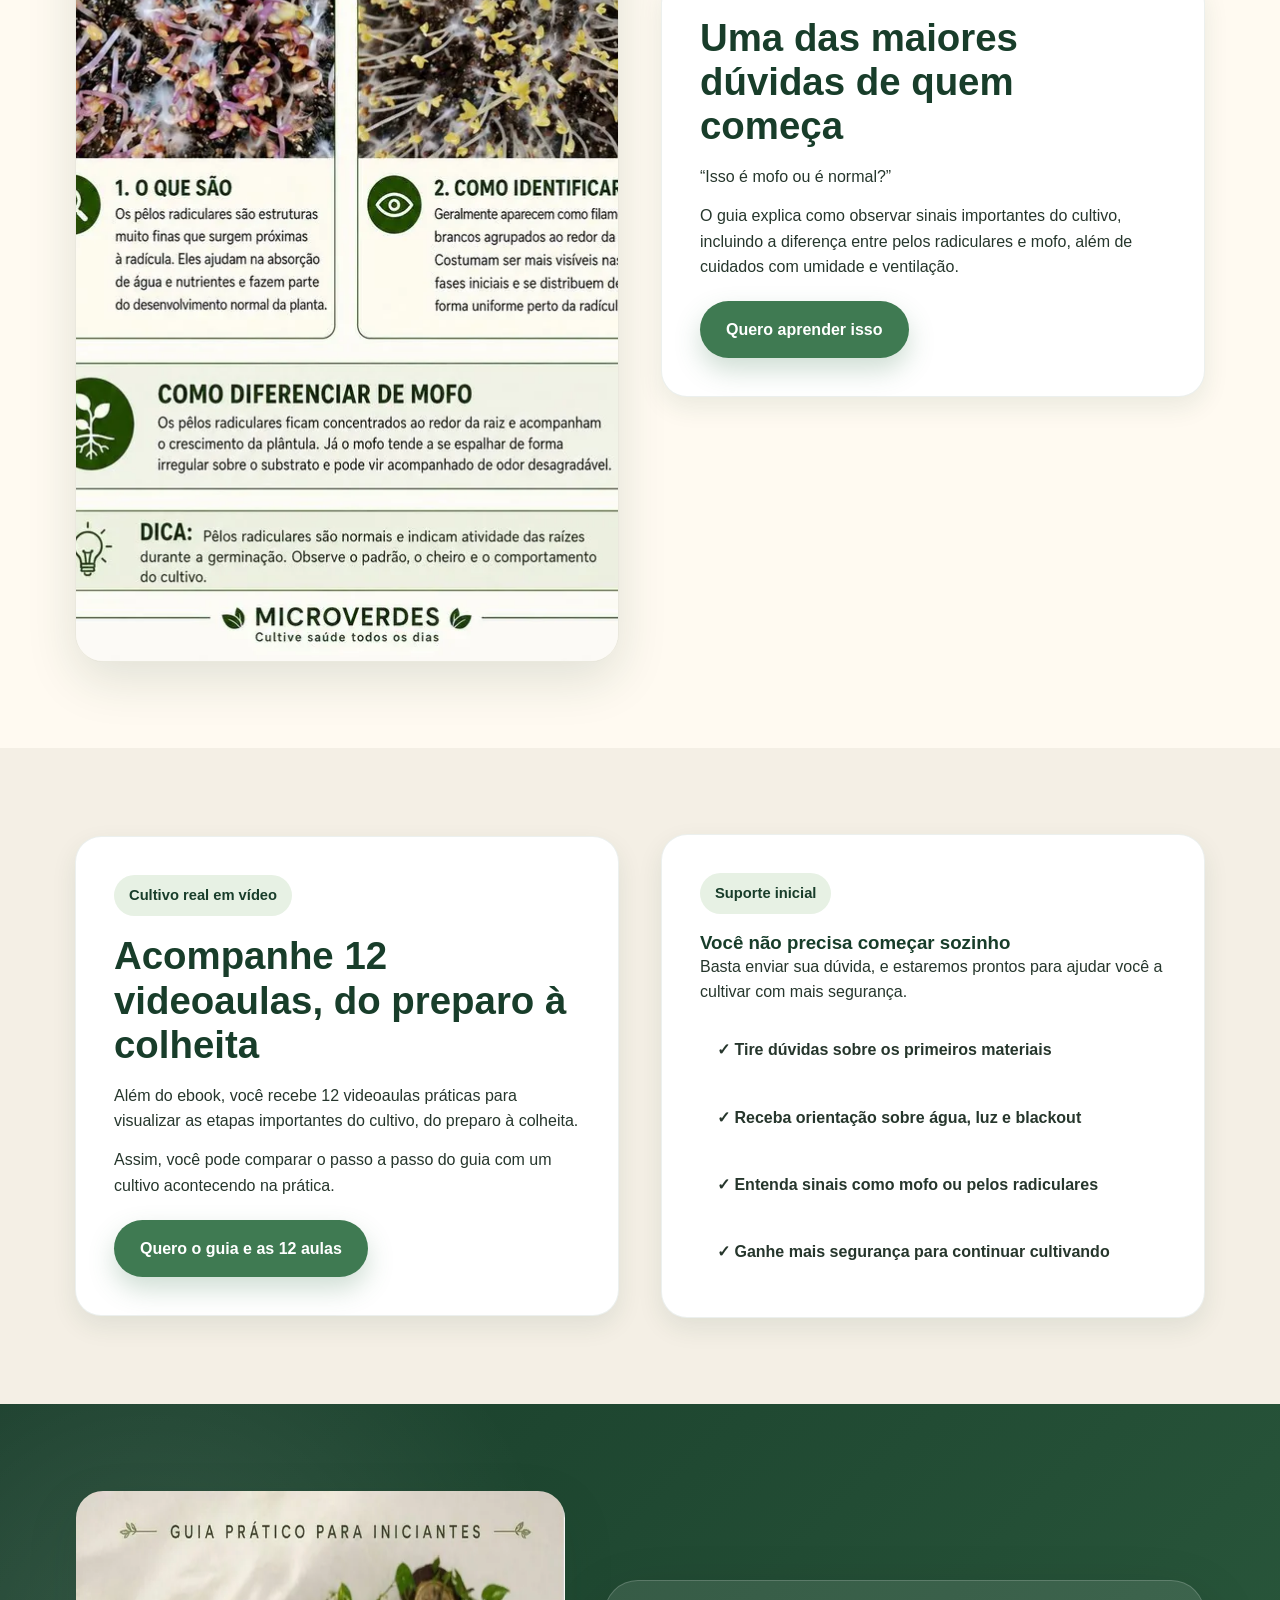
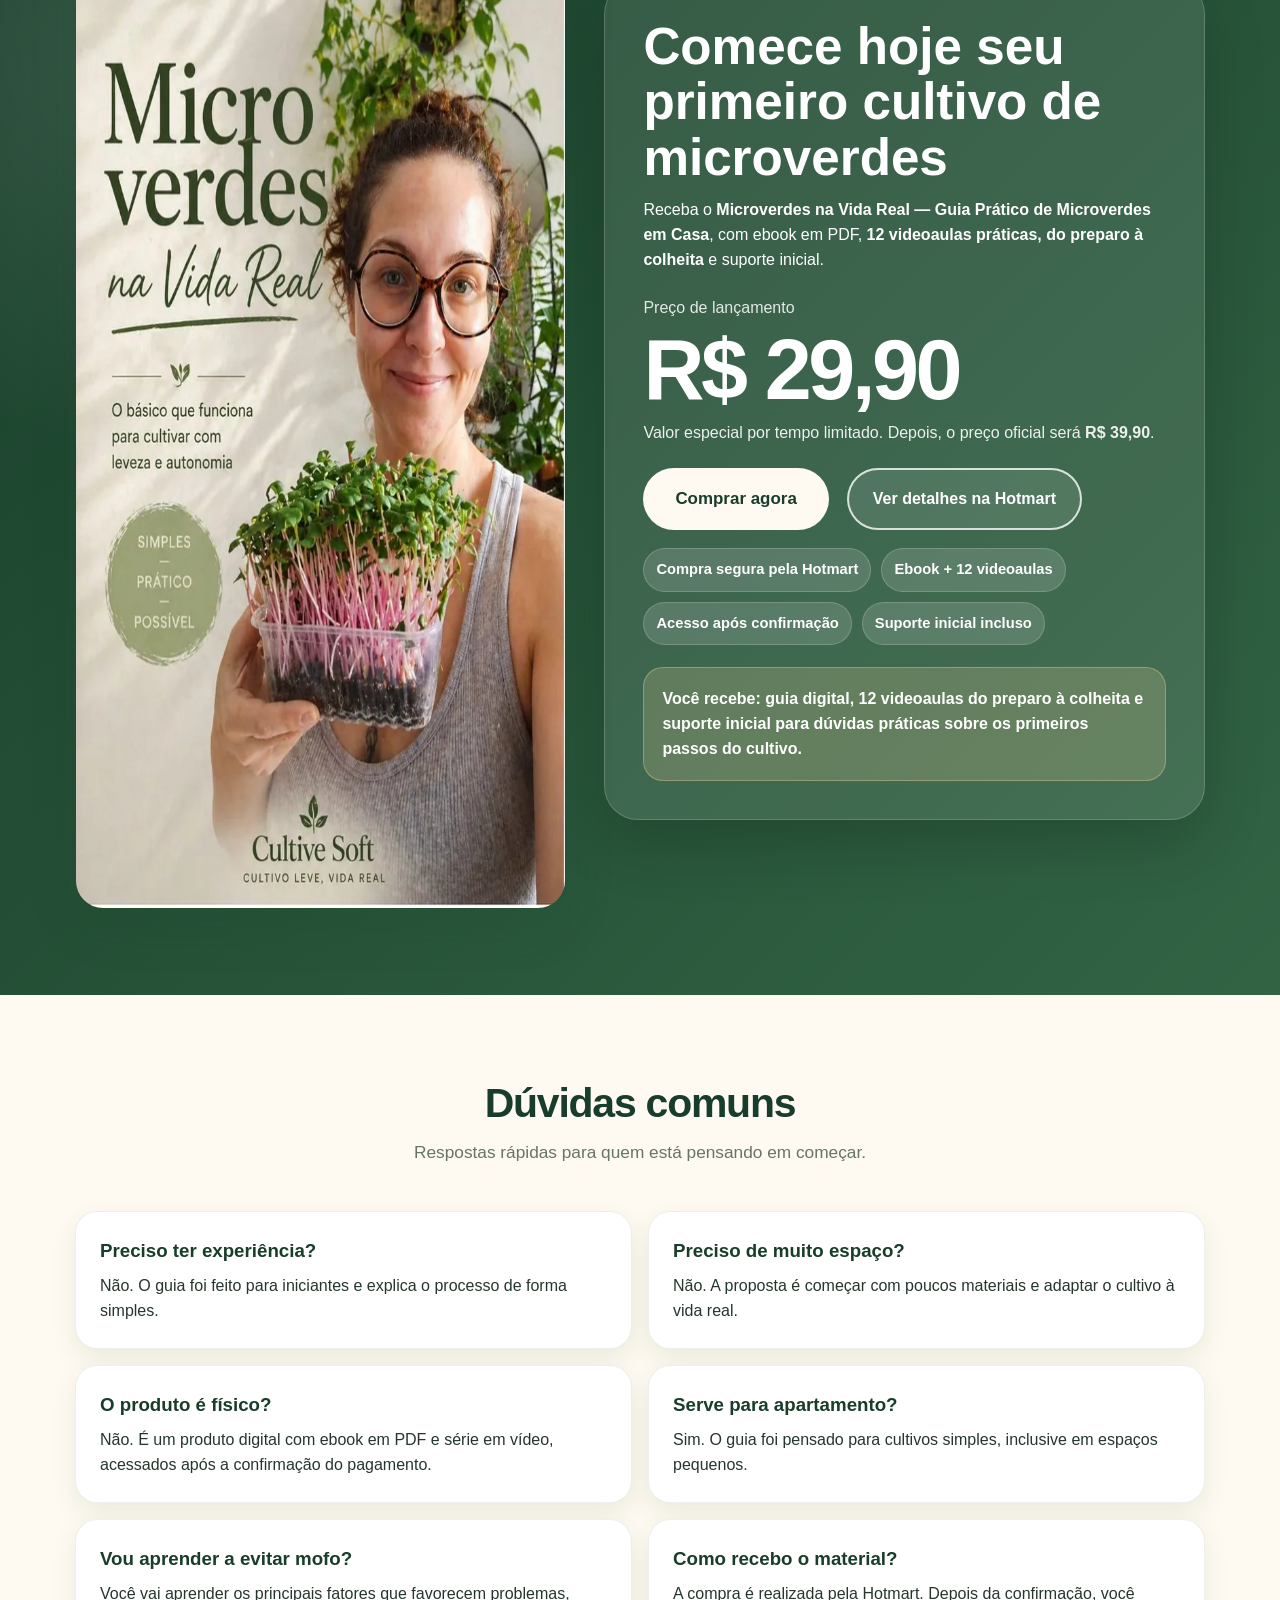
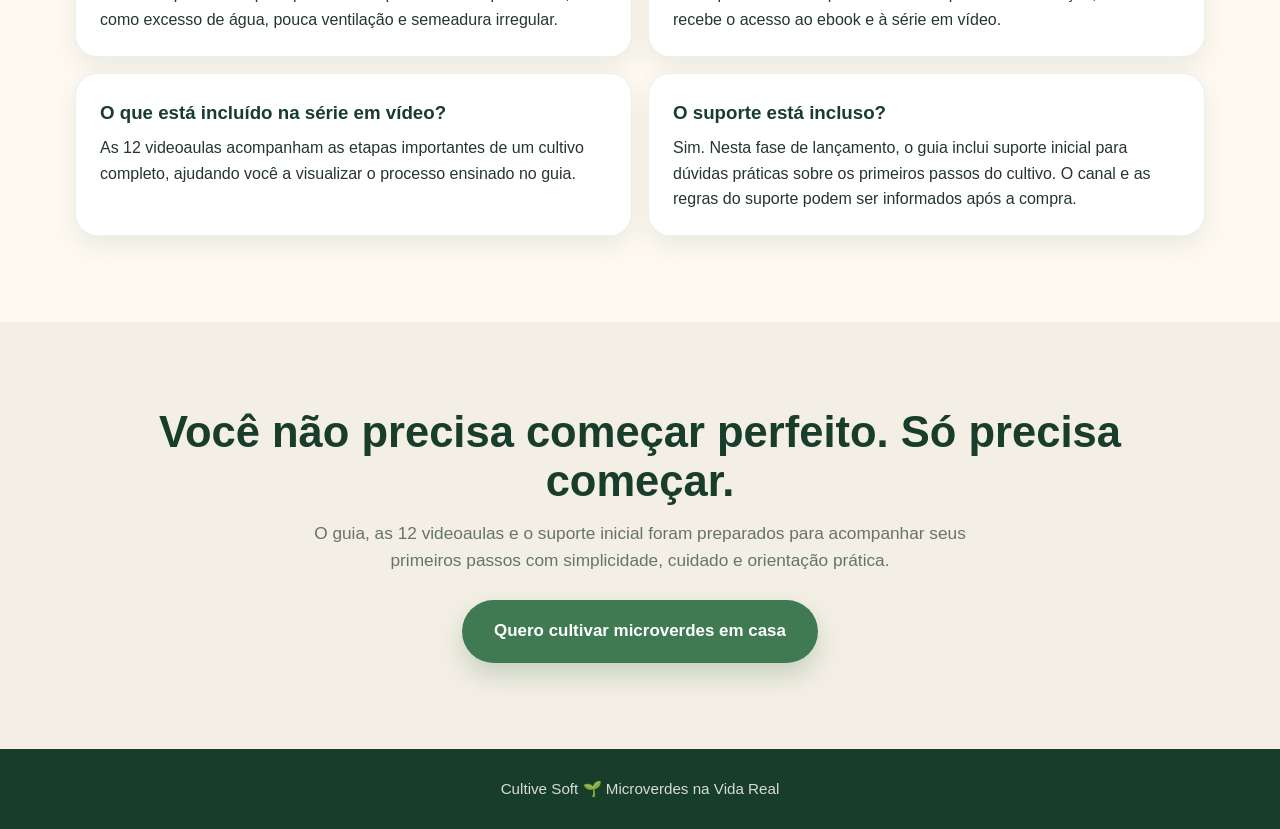
==== commit 435fa26d: "Otimiza pagina oficial e remove previa temporaria" ====
--- a/guiapratico/index.html
+++ b/guiapratico/index.html
@@ -345,7 +345,7 @@
       <div class="container hero-grid">
         <div>
           <div class="eyebrow">Microverdes na Vida Real</div>
-          <h1>Cultive microverdes em casa, mesmo começando do zero</h1>
+          <h1>Cultive microverdes em casa</h1>
           <p class="hero-sub"><strong>Guia Prático de Microverdes em Casa:</strong> ebook visual, série prática com 12 videoaulas, do preparo à colheita, e suporte inicial para você começar com mais segurança.</p>
           <div class="hero-actions">
             <a href="https://pay.hotmart.com/A106618665X" class="btn big">Quero começar meu cultivo</a>
@@ -362,7 +362,7 @@
         </div>
         <div class="mock-area">
           <div class="mock-card">
-            <img src="[data-uri]" alt="Mockup e prévia do Microverdes na Vida Real" />
+            <img src="assets/oferta-principal.webp" alt="Mockup e prévia do Microverdes na Vida Real"  width="900" height="526" fetchpriority="high" decoding="async" />
           </div>
           <div class="floating-card">
             <strong>Comece de forma simples</strong>
@@ -382,7 +382,10 @@
             <a href="https://pay.hotmart.com/A106618665X" class="btn">Começar agora</a>
           </div>
         </div>
-        <img class="rounded-img" src="assets/microverdes-reais-hero.webp" alt="Microverdes cultivados em bandejas e recipientes simples" />
+        <picture>
+          <source media="(max-width: 660px)" srcset="assets/microverdes-reais-hero-mobile.webp" />
+          <img class="rounded-img" src="assets/microverdes-reais-hero.webp" width="1000" height="563" alt="Microverdes cultivados em bandejas e recipientes simples" decoding="async" fetchpriority="high" />
+        </picture>
       </div>
 
       <div class="container pain-grid">
@@ -485,7 +488,7 @@
 
     <section class="section included">
       <div class="container included-grid">
-        <img class="rounded-img" src="[data-uri]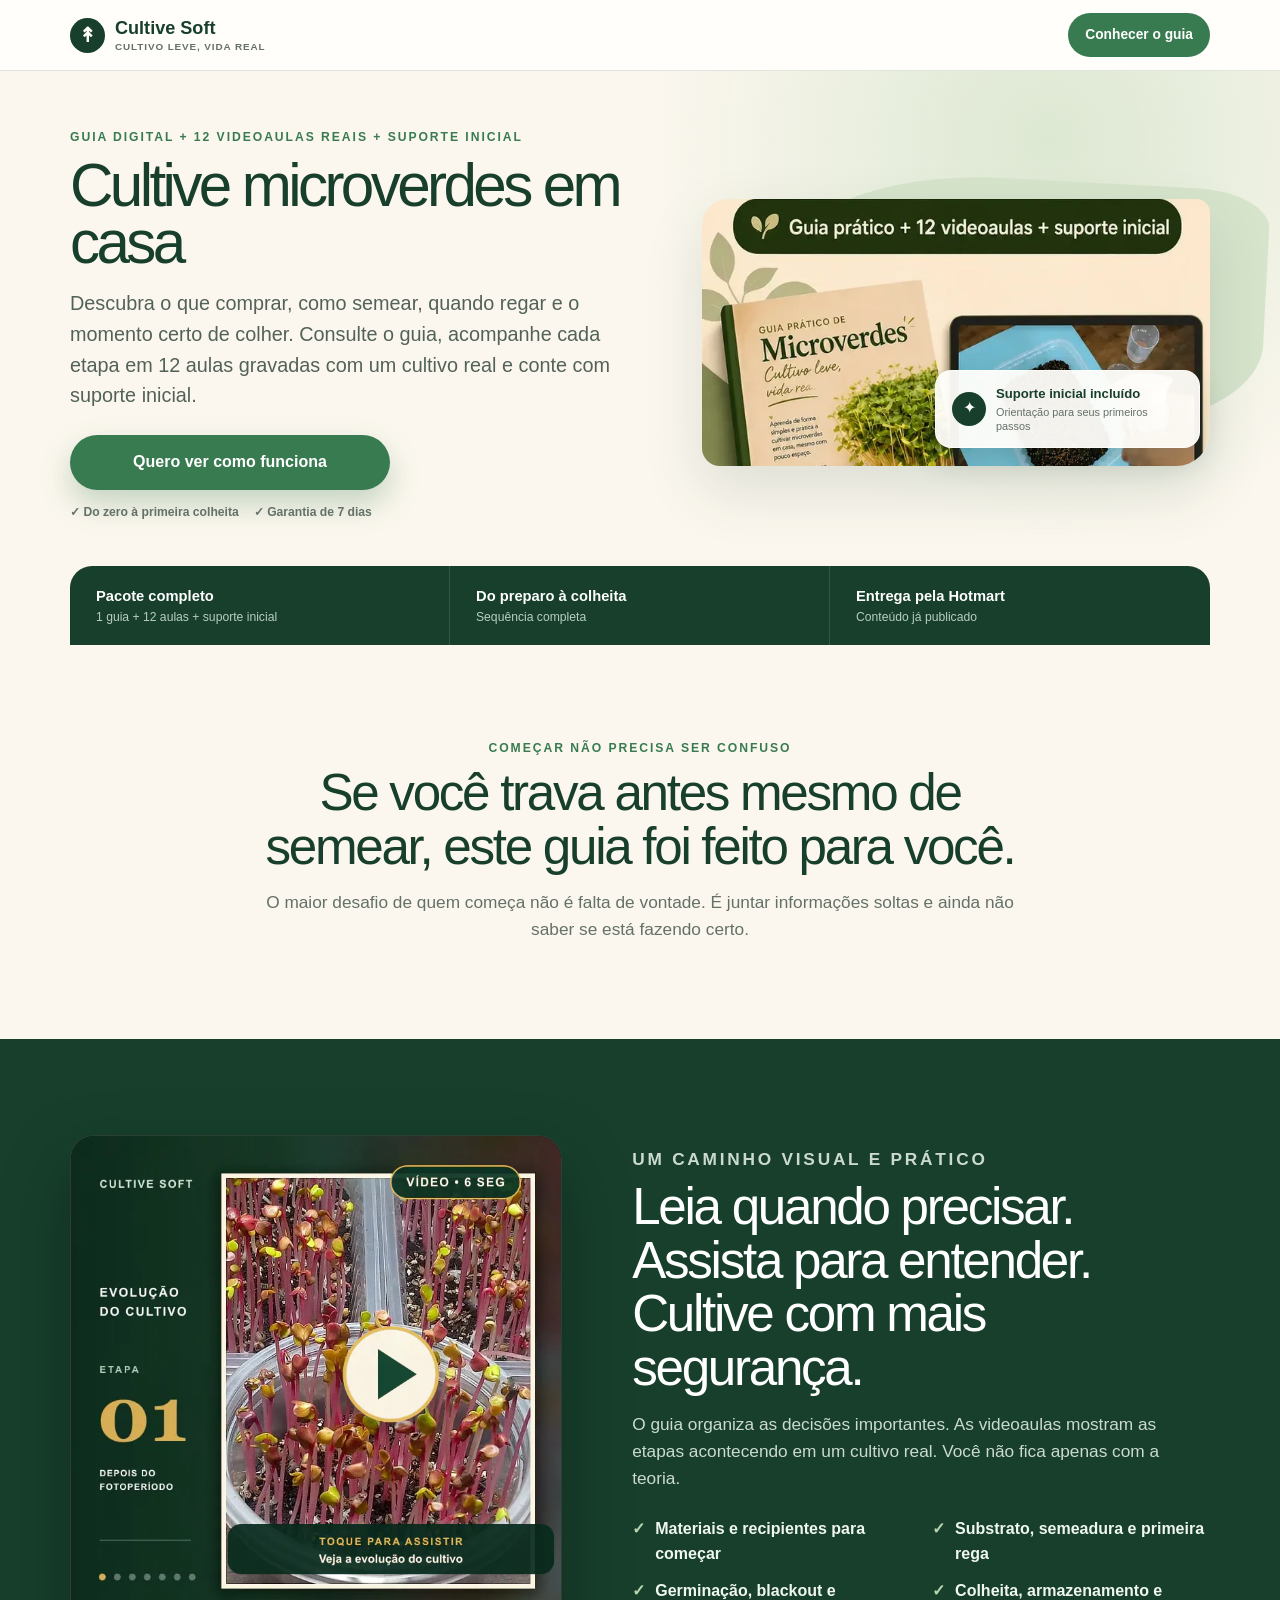
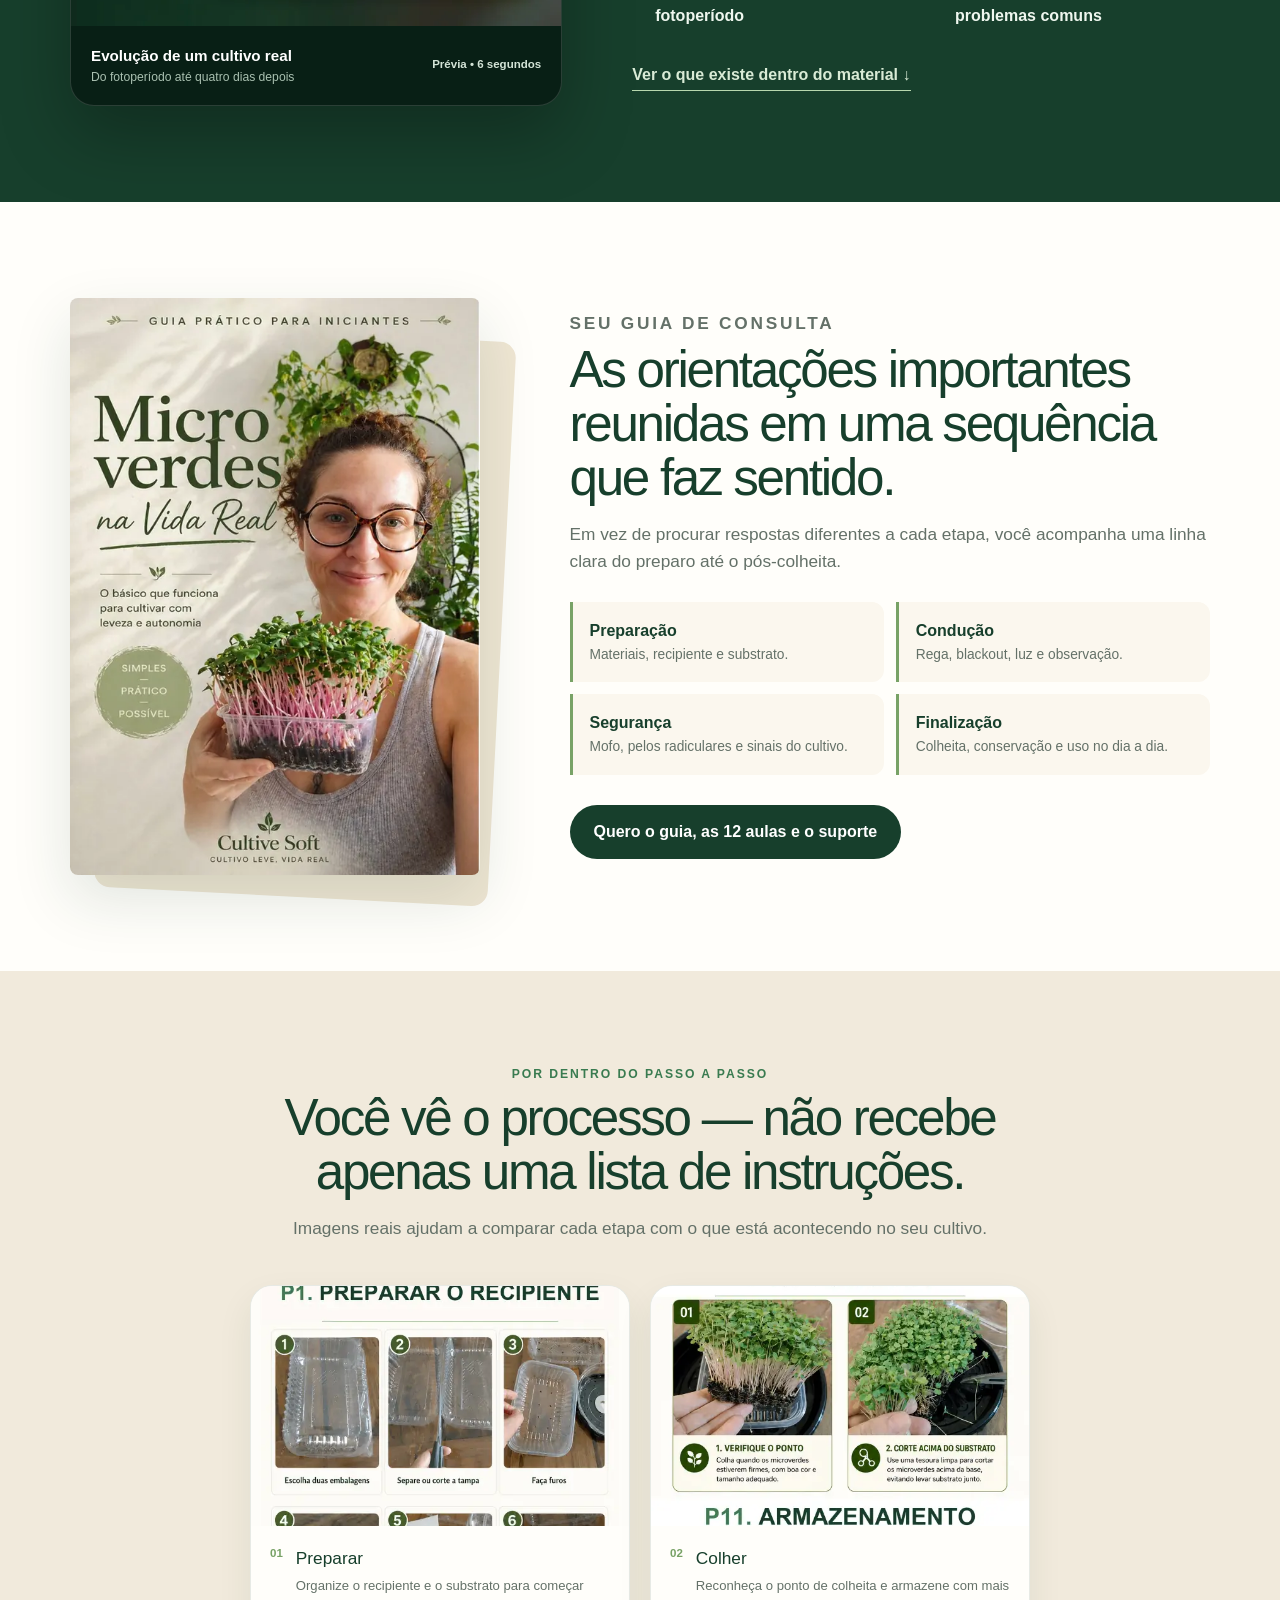
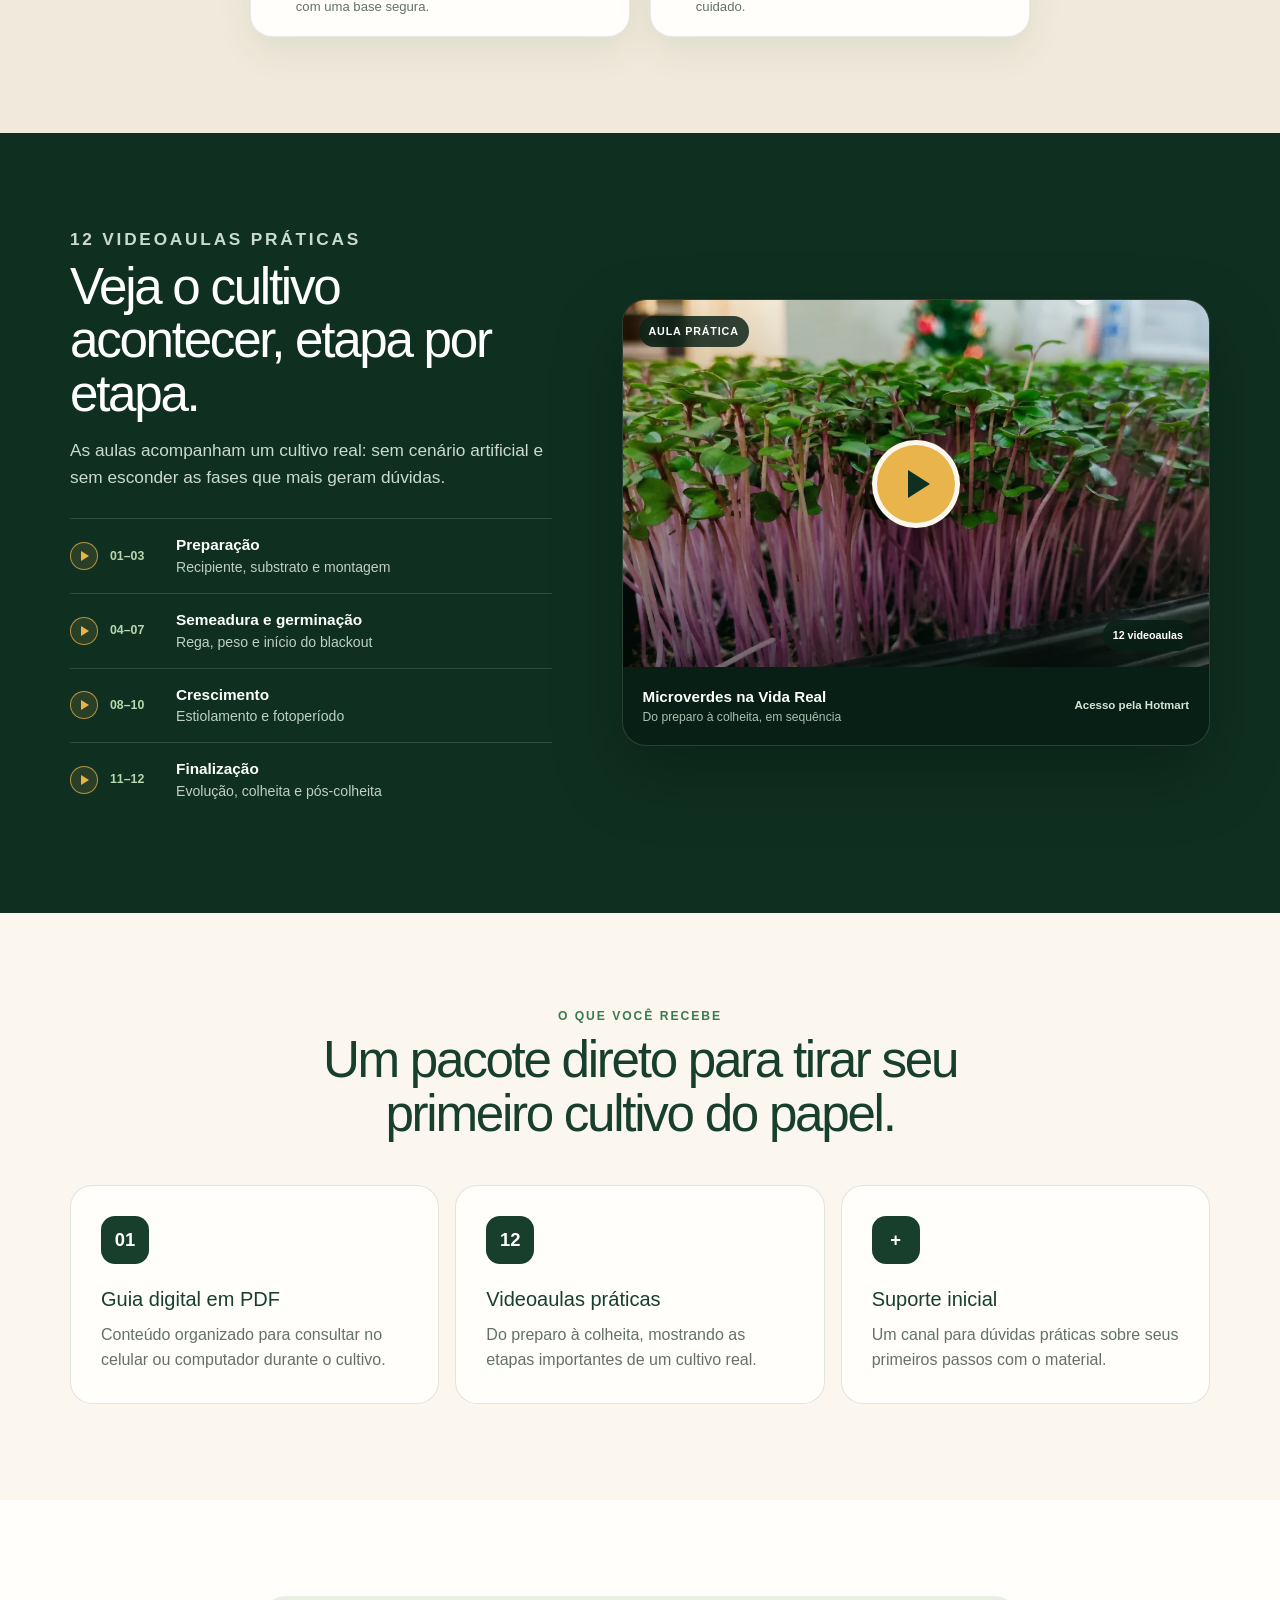
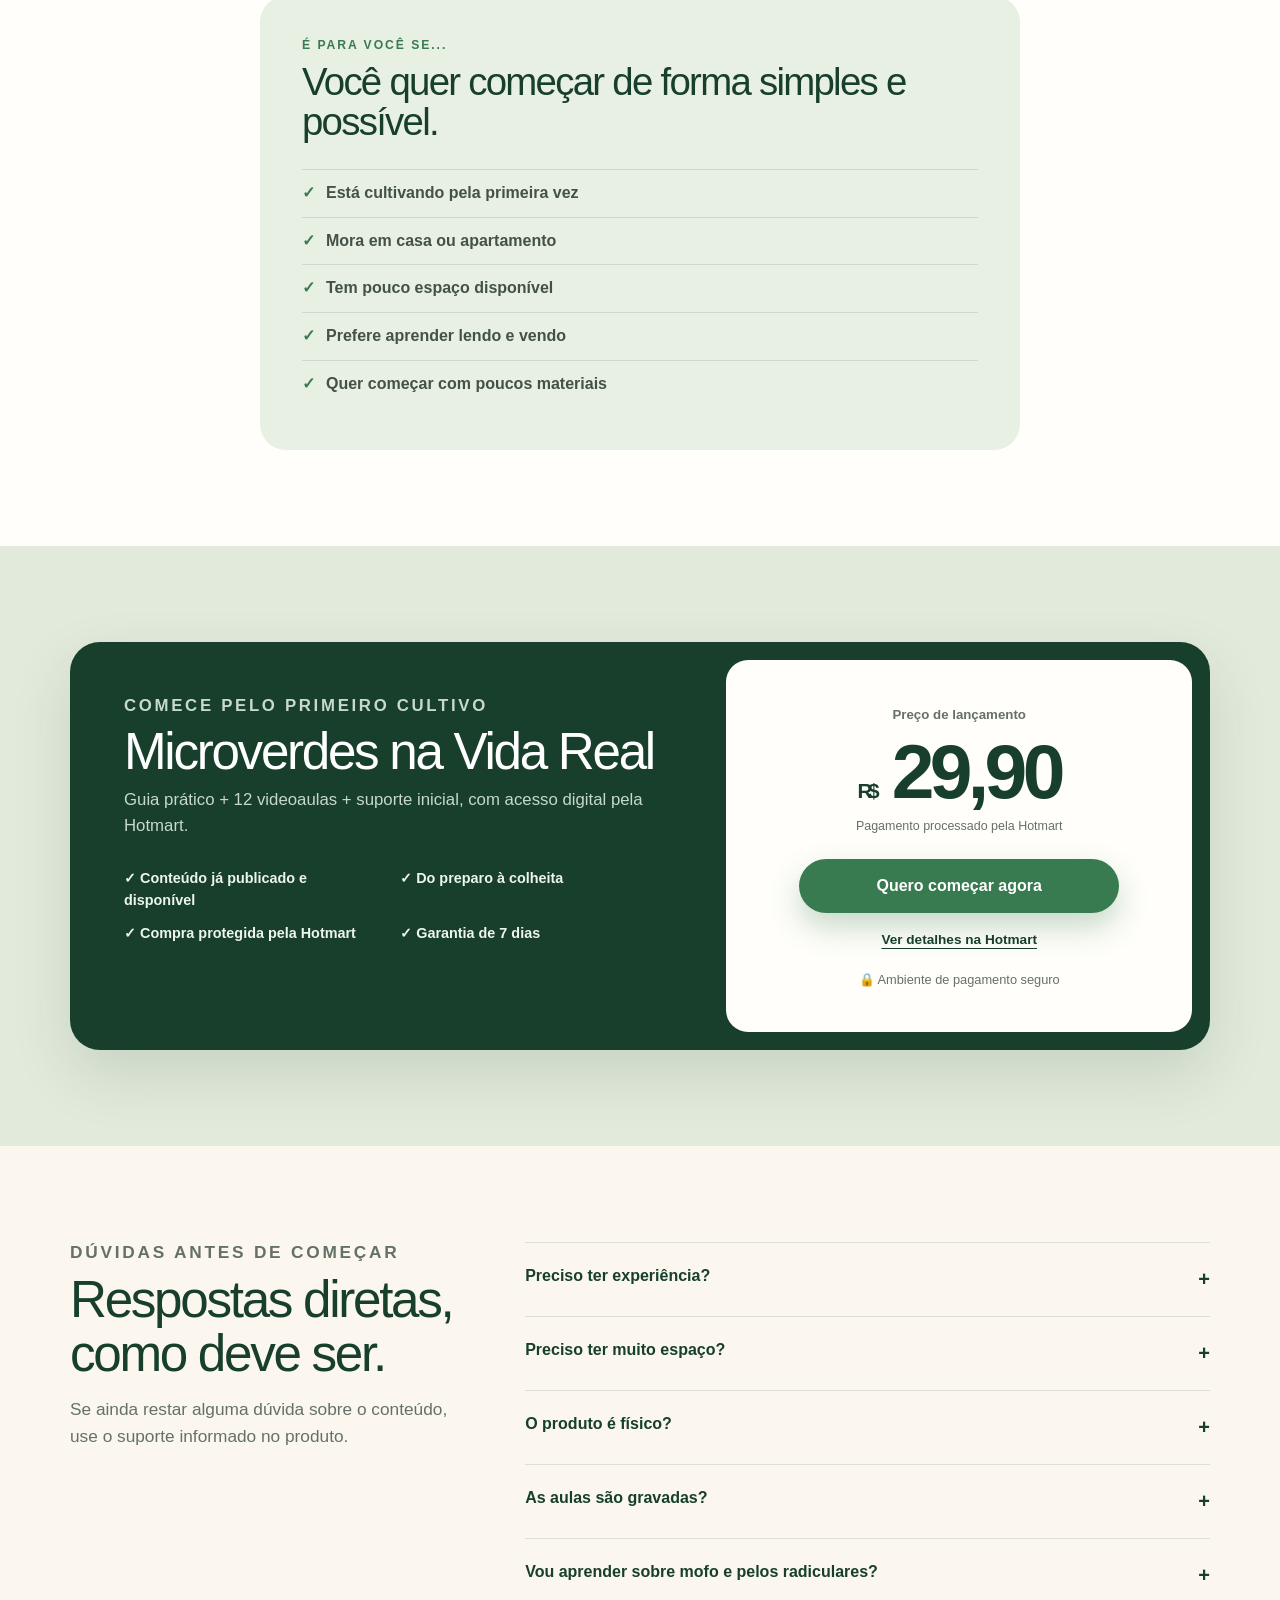
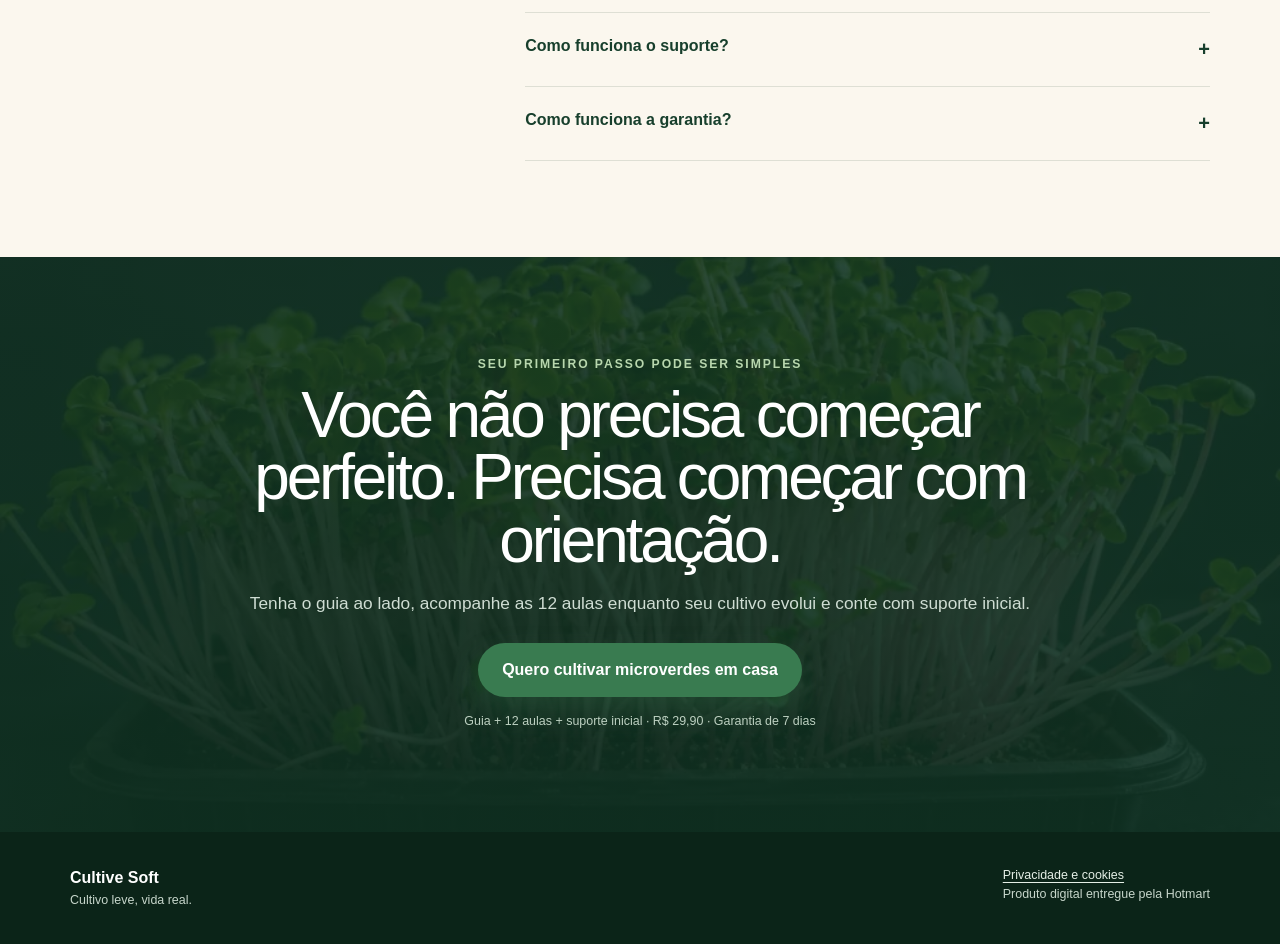
==== commit 62bfcd11: "Otimiza pagina mobile de guiapratico" ====
--- a/guiapratico/index.html
+++ b/guiapratico/index.html
@@ -1,670 +1,222 @@
-<!DOCTYPE html>
-<html lang="pt-BR">
-<head>
-  <meta charset="UTF-8" />
-  <meta name="viewport" content="width=device-width, initial-scale=1.0" />
-  <title>Microverdes na Vida Real — Guia Prático de Microverdes em Casa</title>
-  <meta name="description" content="Aprenda a cultivar microverdes em casa com um guia prático, 12 videoaulas do preparo à colheita e suporte inicial." />
-  <link rel="canonical" href="https://www.cultivesoft.com.br/guiapratico/" />
-  <meta property="og:title" content="Microverdes na Vida Real" />
-  <meta property="og:description" content="Guia prático, 12 videoaulas do preparo à colheita e suporte inicial para começar seu cultivo em casa." />
-  <meta property="og:type" content="website" />
-  <meta property="og:url" content="https://www.cultivesoft.com.br/guiapratico/" />
-  <style>
-    :root {
-      --dark: #183d2a;
-      --green: #3f7a52;
-      --green-2: #6fa378;
-      --soft: #e7f1e4;
-      --soft-2: #f4efe5;
-      --cream: #fffaf1;
-      --white: #ffffff;
-      --text: #26362c;
-      --muted: #667469;
-      --warning: #f2d59b;
-      --shadow: 0 18px 50px rgba(24,61,42,.13);
-      --shadow-soft: 0 10px 26px rgba(24,61,42,.09);
-      --radius: 26px;
+<!DOCTYPE html><html lang="pt-BR"><head><meta charSet="utf-8"/><meta name="viewport" content="width=device-width, initial-scale=1"/><style data-critical-css>/*! tailwindcss v4.2.1 | MIT License | https://tailwindcss.com */
+@layer properties{@supports (((-webkit-hyphens:none)) and (not (margin-trim:inline))) or ((-moz-orient:inline) and (not (color:rgb(from red r g b)))){*,:before,:after,::backdrop{--tw-shadow:0 0 #0000;--tw-shadow-color:initial;--tw-shadow-alpha:100%;--tw-inset-shadow:0 0 #0000;--tw-inset-shadow-color:initial;--tw-inset-shadow-alpha:100%;--tw-ring-color:initial;--tw-ring-shadow:0 0 #0000;--tw-inset-ring-color:initial;--tw-inset-ring-shadow:0 0 #0000;--tw-ring-inset:initial;--tw-ring-offset-width:0px;--tw-ring-offset-color:#fff;--tw-ring-offset-shadow:0 0 #0000;--tw-blur:initial;--tw-brightness:initial;--tw-contrast:initial;--tw-grayscale:initial;--tw-hue-rotate:initial;--tw-invert:initial;--tw-opacity:initial;--tw-saturate:initial;--tw-sepia:initial;--tw-drop-shadow:initial;--tw-drop-shadow-color:initial;--tw-drop-shadow-alpha:100%;--tw-drop-shadow-size:initial}}}@layer theme{:root,:host{--font-sans:ui-sans-serif, system-ui, sans-serif, "Apple Color Emoji", "Segoe UI Emoji", "Segoe UI Symbol", "Noto Color Emoji";--font-mono:ui-monospace, SFMono-Regular, Menlo, Monaco, Consolas, "Liberation Mono", "Courier New", monospace;--spacing:.25rem;--default-font-family:var(--font-sans);--default-mono-font-family:var(--font-mono)}}@layer base{*,:after,:before,::backdrop{box-sizing:border-box;border:0 solid;margin:0;padding:0}::file-selector-button{box-sizing:border-box;border:0 solid;margin:0;padding:0}html,:host{-webkit-text-size-adjust:100%;tab-size:4;line-height:1.5;font-family:var(--default-font-family,ui-sans-serif, system-ui, sans-serif, "Apple Color Emoji", "Segoe UI Emoji", "Segoe UI Symbol", "Noto Color Emoji");font-feature-settings:var(--default-font-feature-settings,normal);font-variation-settings:var(--default-font-variation-settings,normal);-webkit-tap-highlight-color:transparent}hr{height:0;color:inherit;border-top-width:1px}abbr:where([title]){-webkit-text-decoration:underline dotted;text-decoration:underline dotted}h1,h2,h3,h4,h5,h6{font-size:inherit;font-weight:inherit}a{color:inherit;-webkit-text-decoration:inherit;-webkit-text-decoration:inherit;-webkit-text-decoration:inherit;-webkit-text-decoration:inherit;text-decoration:inherit}b,strong{font-weight:bolder}code,kbd,samp,pre{font-family:var(--default-mono-font-family,ui-monospace, SFMono-Regular, Menlo, Monaco, Consolas, "Liberation Mono", "Courier New", monospace);font-feature-settings:var(--default-mono-font-feature-settings,normal);font-variation-settings:var(--default-mono-font-variation-settings,normal);font-size:1em}small{font-size:80%}sub,sup{vertical-align:baseline;font-size:75%;line-height:0;position:relative}sub{bottom:-.25em}sup{top:-.5em}table{text-indent:0;border-color:inherit;border-collapse:collapse}:-moz-focusring{outline:auto}progress{vertical-align:baseline}summary{display:list-item}ol,ul,menu{list-style:none}img,svg,video,canvas,audio,iframe,embed,object{vertical-align:middle;display:block}img,video{max-width:100%;height:auto}button,input,select,optgroup,textarea{font:inherit;font-feature-settings:inherit;font-variation-settings:inherit;letter-spacing:inherit;color:inherit;opacity:1;background-color:#0000;border-radius:0}::file-selector-button{font:inherit;font-feature-settings:inherit;font-variation-settings:inherit;letter-spacing:inherit;color:inherit;opacity:1;background-color:#0000;border-radius:0}:where(select:is([multiple],[size])) optgroup{font-weight:bolder}:where(select:is([multiple],[size])) optgroup option{padding-inline-start:20px}::file-selector-button{margin-inline-end:4px}::placeholder{opacity:1}@supports (not ((-webkit-appearance:-apple-pay-button))) or (contain-intrinsic-size:1px){::placeholder{color:currentColor}@supports (color:color-mix(in lab, red, red)){::placeholder{color:color-mix(in oklab, currentcolor 50%, transparent)}}}textarea{resize:vertical}::-webkit-search-decoration{-webkit-appearance:none}::-webkit-date-and-time-value{min-height:1lh;text-align:inherit}::-webkit-datetime-edit{display:inline-flex}::-webkit-datetime-edit-fields-wrapper{padding:0}::-webkit-datetime-edit{padding-block:0}::-webkit-datetime-edit-year-field{padding-block:0}::-webkit-datetime-edit-month-field{padding-block:0}::-webkit-datetime-edit-day-field{padding-block:0}::-webkit-datetime-edit-hour-field{padding-block:0}::-webkit-datetime-edit-minute-field{padding-block:0}::-webkit-datetime-edit-second-field{padding-block:0}::-webkit-datetime-edit-millisecond-field{padding-block:0}::-webkit-datetime-edit-meridiem-field{padding-block:0}::-webkit-calendar-picker-indicator{line-height:1}:-moz-ui-invalid{box-shadow:none}button,input:where([type=button],[type=reset],[type=submit]){appearance:button}::file-selector-button{appearance:button}::-webkit-inner-spin-button{height:auto}::-webkit-outer-spin-button{height:auto}[hidden]:where(:not([hidden=until-found])){display:none!important}}@layer components;@layer utilities{.visible{visibility:visible}.relative{position:relative}.start{inset-inline-start:var(--spacing)}.hidden{display:none}.table{display:table}.shadow{--tw-shadow:0 1px 3px 0 var(--tw-shadow-color,#0000001a), 0 1px 2px -1px var(--tw-shadow-color,#0000001a);box-shadow:var(--tw-inset-shadow), var(--tw-inset-ring-shadow), var(--tw-ring-offset-shadow), var(--tw-ring-shadow), var(--tw-shadow)}.filter{filter:var(--tw-blur,) var(--tw-brightness,) var(--tw-contrast,) var(--tw-grayscale,) var(--tw-hue-rotate,) var(--tw-invert,) var(--tw-saturate,) var(--tw-sepia,) var(--tw-drop-shadow,)}}:root{--forest:#173f2c;--forest-2:#0f3021;--green:#397b50;--leaf:#78a266;--cream:#fbf7ee;--sand:#efe6d3;--white:#fffefa;--ink:#203127;--muted:#647168;--line:#173f2c21;--shadow:0 24px 60px #173f2c21}*{box-sizing:border-box}html{scroll-behavior:smooth}body{background:var(--white);color:var(--ink);text-rendering:optimizelegibility;margin:0;font-family:Arial,Helvetica,sans-serif;line-height:1.55}img{max-width:100%;display:block}a{color:inherit;text-decoration:none}button,a{-webkit-tap-highlight-color:transparent}a:focus-visible,summary:focus-visible{outline-offset:4px;outline:3px solid #e9b44c}.shell{width:min(1140px,100% - 40px);margin:0 auto}.narrow{max-width:780px}.center{text-align:center}.section{padding:96px 0}.section-intro{margin-bottom:44px}.section-intro h2,.solution-copy h2,.guide-copy h2,.lessons-copy h2,.fit-card h2,.faq-heading h2{letter-spacing:-.045em;color:var(--forest);margin:10px 0 16px;font-size:clamp(2rem,4vw,3.55rem);line-height:1.05}.section-intro p:last-child,.guide-copy>p,.solution-copy>p,.lessons-copy>p,.faq-heading>p{color:var(--muted);font-size:1.08rem}.eyebrow{color:var(--green);letter-spacing:.16em;margin:0;font-size:.76rem;font-weight:900;line-height:1.2}.eyebrow-light{color:#b8d7ae}.site-header{z-index:30;border-bottom:1px solid var(--line);-webkit-backdrop-filter:blur(12px);backdrop-filter:blur(12px);background:#fffefaf0;position:sticky;top:0}.header-inner{justify-content:space-between;align-items:center;gap:20px;min-height:70px;display:flex}.brand{color:var(--forest);align-items:center;gap:10px;font-size:1.13rem;font-weight:900;line-height:1;display:inline-flex}.brand small{color:var(--muted);letter-spacing:.09em;text-transform:uppercase;margin-top:5px;font-size:.62rem;font-weight:700;display:block}.brand-mark{width:35px;height:35px;color:var(--white);background:var(--forest);border-radius:50%;place-items:center;font-size:1.25rem;display:grid}.header-cta{color:#fff;background:var(--green);border-radius:999px;padding:11px 17px;font-size:.86rem;font-weight:900}.hero{background:radial-gradient(circle at 82% 12%, #dce8d2 0, transparent 34%), var(--cream);padding:34px 0 0;overflow:hidden}.hero-grid{grid-template-columns:1.07fr .93fr;align-items:center;gap:48px;display:grid}.hero-copy{padding:25px 0 38px}.hero h1{max-width:680px;color:var(--forest);letter-spacing:-.06em;margin:12px 0 16px;font-size:clamp(2.65rem,4.7vw,4.65rem);line-height:.96}.hero-lead{color:#536259;max-width:630px;margin:0;font-size:clamp(1.05rem,1.6vw,1.24rem)}.button{border-radius:999px;justify-content:center;align-items:center;min-height:54px;padding:15px 24px;font-weight:900;transition:transform .18s,box-shadow .18s,background .18s;display:inline-flex}.button:hover{transform:translateY(-2px)}.button-primary{color:#fff;background:var(--green);box-shadow:0 14px 30px #397b5047}.button-primary:hover{background:#2f6c44;box-shadow:0 18px 36px #397b5052}.button-dark{color:#fff;background:var(--forest)}.button-wide{min-width:320px}.micro-trust{color:var(--muted);flex-wrap:wrap;gap:15px;margin-top:13px;font-size:.76rem;font-weight:700;display:flex}.hero-lead+.button{margin-top:24px}.hero-visual{margin:0;position:relative}.hero-visual:before{content:"";background:#d7e4cc;border-radius:45% 15% 38% 20%;position:absolute;inset:-20px -55px 40px 70px;transform:rotate(3deg)}.hero-visual picture{display:block;position:relative}.hero-visual img{aspect-ratio:1.905;object-fit:cover;width:100%;box-shadow:var(--shadow);border-radius:26px 14px 34px 18px;position:relative}.hero-support{max-width:265px;color:var(--muted);background:#fffefaf2;border:1px solid #ffffffc2;border-radius:16px;align-items:center;gap:10px;padding:13px 16px;display:flex;position:absolute;bottom:18px;right:10px;box-shadow:0 12px 30px #173f2c33}.hero-support>span{background:var(--forest);color:#fff;border-radius:50%;flex:none;place-items:center;width:34px;height:34px;display:grid}.hero-support div,.hero-support b,.hero-support small{display:block}.hero-support b{color:var(--forest);font-size:.82rem}.hero-support small{margin-top:2px;font-size:.68rem;line-height:1.25}.proof-bar{background:var(--forest);color:#fff;border-radius:22px 22px 0 0;grid-template-columns:repeat(3,1fr);margin-top:6px;display:grid;position:relative}.proof-bar div{border-right:1px solid #ffffff21;padding:19px 26px}.proof-bar div:last-child{border-right:0}.proof-bar strong,.proof-bar span{display:block}.proof-bar strong{font-size:.92rem}.proof-bar span{color:#b8cfbf;font-size:.76rem}.section-cream{background:var(--cream)}.section-cream .section-intro{margin-bottom:0}.solution-section{background:var(--forest);color:#fff}.split-grid{grid-template-columns:.92fr 1.08fr;align-items:center;gap:70px;display:grid}.real-photo{margin:0}.real-photo img{aspect-ratio:1.05;object-fit:cover;border-radius:28px 28px 110px;width:100%;box-shadow:0 26px 70px #00000038}.solution-copy h2,.lessons-copy h2{color:#fff}.solution-copy>p,.lessons-copy>p{color:#cbdacf}.check-list{grid-template-columns:1fr 1fr;gap:12px 22px;margin:26px 0;padding:0;list-style:none;display:grid}.check-list li{color:#eff7ef;gap:10px;font-weight:700;display:flex}.check-list span{color:#b8d7ae}.text-link{color:#d9ebd6;border-bottom:1px solid #b8d7ae;margin-top:8px;padding-bottom:3px;font-weight:800;display:inline-block}.guide-grid{grid-template-columns:.78fr 1.22fr;align-items:center;gap:90px;display:grid}.cover-wrap{width:min(100%,420px);margin:0 auto;position:relative}.cover-wrap img{width:100%;box-shadow:var(--shadow);border-radius:8px;position:relative}.cover-shadow{background:var(--sand);border-radius:16px;position:absolute;inset:34px -22px -22px 38px;transform:rotate(3deg)}.guide-copy>p{max-width:670px}.feature-list{grid-template-columns:1fr 1fr;gap:12px;margin:28px 0 30px;display:grid}.feature-list div{border-left:3px solid var(--leaf);background:var(--cream);border-radius:0 12px 12px 0;padding:17px}.feature-list b,.feature-list span{display:block}.feature-list b{color:var(--forest)}.feature-list span{color:var(--muted);font-size:.86rem}.steps-section{background:#f1eadc}.steps-grid{grid-template-columns:repeat(2,minmax(0,380px));justify-content:center;gap:20px;display:grid}.step-card{background:var(--white);border:1px solid #173f2c1a;border-radius:22px;overflow:hidden;box-shadow:0 15px 35px #173f2c14}.step-image{height:240px;overflow:hidden}.step-image img{object-fit:cover;object-position:center 14%;width:100%;height:100%}.step-copy{gap:13px;padding:19px;display:flex}.step-copy>span{color:var(--leaf);font-size:.72rem;font-weight:900}.step-copy h3{color:var(--forest);margin:0 0 4px;font-size:1.08rem}.step-copy p{color:var(--muted);margin:0;font-size:.82rem}.lessons-section{background:var(--forest-2);color:#fff;overflow:hidden}.lessons-grid{grid-template-columns:.9fr 1.1fr;align-items:center;gap:70px;display:grid}.lesson-timeline{margin-top:28px}.lesson-timeline div{border-top:1px solid #ffffff21;grid-template-columns:30px 56px 1fr;align-items:center;gap:10px;padding:14px 0;display:grid}.lesson-range{color:#b8d7ae;font-size:.77rem;font-weight:900}.lesson-play{background:#e9b44c1f;border:1px solid #e9b44cb8;border-radius:50%;place-items:center;width:28px;height:28px;display:grid}.lesson-play i{border-top:5px solid #0000;border-bottom:5px solid #0000;border-left:8px solid #e9b44c;width:0;height:0;margin-left:2px}.lesson-timeline p,.lesson-timeline b{margin:0;display:block}.lesson-timeline p{color:#bfcfc4;font-size:.88rem}.lesson-timeline b{color:#fff;font-size:.96rem}.video-player{background:#081f15;border:1px solid #ffffff24;border-radius:24px;margin:0;overflow:hidden;box-shadow:0 28px 70px #00000047}.video-screen{aspect-ratio:1;background:#0b2418;position:relative;overflow:hidden}.video-screen video{object-fit:cover;width:100%;height:100%;display:block}.video-start-hitbox{cursor:pointer;background:0 0;border:0;width:100%;position:absolute;inset:0}.video-start-hitbox:focus-visible{outline-offset:-7px;outline:4px solid #e9b44c}.video-screen-wide{aspect-ratio:16/10}.video-screen-wide:after{content:"";pointer-events:none;background:linear-gradient(#05140d0d,#05140d85);position:absolute;inset:0}.video-screen-wide img{object-fit:cover;object-position:center 46%;width:100%;height:100%}.video-kicker,.video-duration{z-index:2;color:#fff;letter-spacing:.08em;-webkit-backdrop-filter:blur(8px);backdrop-filter:blur(8px);background:#081f15d1;border-radius:999px;padding:7px 10px;font-size:.67rem;font-weight:900;position:absolute}.video-kicker{top:16px;left:16px}.video-duration{letter-spacing:0;bottom:16px;right:16px}.video-play{z-index:3;background:#e9b44c;border:5px solid #ffffffe6;border-radius:50%;place-items:center;width:88px;height:88px;display:grid;position:absolute;inset:50% auto auto 50%;transform:translate(-50%,-50%);box-shadow:0 14px 34px #00000057}.video-play i{border-top:14px solid #0000;border-bottom:14px solid #0000;border-left:22px solid var(--forest-2);width:0;height:0;margin-left:7px}.video-player figcaption{justify-content:space-between;align-items:center;gap:20px;padding:18px 20px;display:flex}.video-player figcaption div,.video-player figcaption b,.video-player figcaption span{display:block}.video-player figcaption b{color:#fff;font-size:.95rem}.video-player figcaption div span{color:#a9c0b0;font-size:.76rem}.player-status{color:#d4e4d7;flex:none;font-size:.72rem;font-weight:800}.included-section{background:var(--cream)}.included-grid{grid-template-columns:repeat(3,1fr);gap:16px;display:grid}.included-grid article{border:1px solid var(--line);background:var(--white);border-radius:22px;padding:30px}.included-number{background:var(--forest);color:#fff;border-radius:14px;place-items:center;width:48px;height:48px;font-size:1.15rem;font-weight:900;display:inline-grid}.included-grid h3{color:var(--forest);margin:20px 0 8px;font-size:1.25rem}.included-grid p{color:var(--muted);margin:0}.fit-section{background:var(--white)}.fit-grid{grid-template-columns:1fr 1fr;gap:18px;display:grid}.fit-grid-single{grid-template-columns:minmax(0,760px);justify-content:center}.fit-card{border-radius:26px;padding:42px}.fit-card h2{font-size:clamp(1.75rem,3vw,2.65rem)}.fit-card ul{margin:26px 0 0;padding:0;list-style:none}.fit-card li{border-top:1px solid var(--line);color:#435147;padding:11px 0 11px 24px;font-weight:700}.fit-card li:before{content:"✓";width:24px;color:var(--green);margin-left:-24px;display:inline-block}.fit-yes{background:#e8f0e3}.fit-no{background:#f2ede4}.fit-no li:before{content:"—";color:#9b765e}.offer-section{background:#e2eadb}.offer-card{background:var(--forest);box-shadow:var(--shadow);border-radius:30px;grid-template-columns:1.12fr .88fr;display:grid;overflow:hidden}.offer-copy{color:#fff;padding:54px}.offer-copy h2{letter-spacing:-.045em;margin:10px 0;font-size:clamp(2.2rem,4vw,4rem);line-height:1}.offer-copy>p{color:#c7d8cc;max-width:600px;font-size:1.05rem}.offer-list{color:#edf5ed;grid-template-columns:1fr 1fr;gap:10px 22px;margin:28px 0 0;padding:0;font-size:.9rem;font-weight:700;list-style:none;display:grid}.price-card{background:var(--white);color:var(--ink);text-align:center;border-radius:22px;margin:18px;padding:42px}.price-card>span{color:var(--muted);font-size:.83rem;font-weight:800}.price-card>strong{color:var(--forest);letter-spacing:-.06em;margin:7px 0;font-size:clamp(3.2rem,6vw,5.25rem);line-height:1;display:block}.price-card>strong small{font-size:1.3rem}.price-card>p{color:var(--muted);margin:0 0 22px;font-size:.78rem}.details-link{color:var(--forest);text-underline-offset:4px;margin-top:16px;font-size:.85rem;font-weight:900;text-decoration:underline;display:inline-block}.secure-note{color:var(--muted);margin-top:18px;display:block}.faq-section{background:var(--cream)}.faq-grid{grid-template-columns:.72fr 1.28fr;align-items:start;gap:70px;display:grid}.faq-heading{position:sticky;top:110px}.faq-list details{border-top:1px solid var(--line)}.faq-list details:last-child{border-bottom:1px solid var(--line)}.faq-list summary{color:var(--forest);cursor:pointer;justify-content:space-between;gap:20px;padding:21px 0;font-weight:900;list-style:none;display:flex}.faq-list summary::-webkit-details-marker{display:none}.faq-list summary span{font-size:1.25rem;transition:transform .18s}.faq-list details[open] summary span{transform:rotate(45deg)}.faq-list details p{color:var(--muted);margin:-5px 40px 20px 0}.final-section{color:#fff;text-align:center;background:linear-gradient(#0f3021e0,#0f3021eb),url(/guiapratico/images/microverdes-real.webp) 50%/cover;padding:100px 0}.final-inner{max-width:850px}.final-inner h2{letter-spacing:-.05em;margin:12px auto 18px;font-size:clamp(2.45rem,5vw,4.8rem);line-height:.98}.final-inner>p:not(.eyebrow){color:#cfddd3;margin:0 auto 26px;font-size:1.08rem}.final-inner>span{color:#bdd0c1;margin-top:15px;font-size:.78rem;display:block}footer{color:#c7d6cb;background:#0b2418;padding:34px 0}.footer-inner{justify-content:space-between;gap:25px;display:flex}.footer-inner div{flex-direction:column;display:flex}.footer-inner b{color:#fff}.footer-inner span,.footer-inner a{font-size:.78rem}.footer-inner a{color:#e5efe6;text-underline-offset:3px;text-decoration:underline}.mobile-cta{display:none}@media (width<=900px){.section{padding:76px 0}.hero-grid,.split-grid,.guide-grid,.lessons-grid,.offer-card,.faq-grid{grid-template-columns:1fr}.hero{padding-top:26px}.hero-copy{padding-bottom:20px}.hero-visual{width:min(620px,100%);margin:0 auto}.hero-visual img{aspect-ratio:1.905}.proof-bar{margin-top:38px}.split-grid,.guide-grid,.lessons-grid,.faq-grid{gap:42px}.steps-grid{grid-template-columns:1fr 1fr}.faq-heading{position:static}}@media (width<=620px){body{padding-bottom:68px}.section,.final-section,footer{content-visibility:auto;contain-intrinsic-size:auto 900px}.shell{width:min(100% - 28px,1140px)}.section{padding:64px 0}.site-header{position:static}.header-inner{min-height:62px}.header-cta,.brand small{display:none}.hero h1{font-size:clamp(2.55rem,12vw,4rem)}.hero-lead{font-size:1rem}.hero-offer{margin:20px 0}.button,.button-wide{text-align:center;width:100%;min-width:0}.micro-trust{justify-content:center}.hero-visual img{aspect-ratio:2/3;border-radius:22px}.hero-support{display:none}.proof-bar{border-radius:18px 18px 0 0;grid-template-columns:1fr}.proof-bar div{border-bottom:1px solid #ffffff1f;border-right:0;padding:14px 18px}.steps-grid,.included-grid,.fit-grid,.feature-list,.check-list,.offer-list{grid-template-columns:1fr}.real-photo img{aspect-ratio:1;border-radius:24px 24px 70px}.cover-wrap{width:82%}.step-image{height:230px}.video-play{width:72px;height:72px}.video-player figcaption{flex-direction:column;align-items:flex-start;gap:10px}.fit-card,.offer-copy,.price-card{padding:28px}.price-card{margin:10px}.footer-inner{flex-direction:column}.mobile-cta{z-index:50;color:#fff;opacity:0;pointer-events:none;background:#0f3021f5;border:1px solid #fff3;border-radius:16px;justify-content:space-between;align-items:center;gap:12px;padding:10px 12px 10px 16px;transition:opacity .2s,transform .2s;display:flex;position:fixed;bottom:8px;left:8px;right:8px;transform:translateY(18px);box-shadow:0 12px 35px #00000040}.show-mobile-cta .mobile-cta{opacity:1;pointer-events:auto;transform:translateY(0)}.mobile-cta span,.mobile-cta small,.mobile-cta b{display:block}.mobile-cta small{color:#bdd0c1;font-size:.64rem}.mobile-cta b{font-size:1rem}.mobile-cta strong{background:var(--green);border-radius:11px;padding:10px 14px;font-size:.82rem}}@media (prefers-reduced-motion:reduce){html{scroll-behavior:auto}*,:before,:after{transition-duration:.01ms!important}}@property --tw-shadow{syntax:"*";inherits:false;initial-value:0 0 #0000}@property --tw-shadow-color{syntax:"*";inherits:false}@property --tw-shadow-alpha{syntax:"<percentage>";inherits:false;initial-value:100%}@property --tw-inset-shadow{syntax:"*";inherits:false;initial-value:0 0 #0000}@property --tw-inset-shadow-color{syntax:"*";inherits:false}@property --tw-inset-shadow-alpha{syntax:"<percentage>";inherits:false;initial-value:100%}@property --tw-ring-color{syntax:"*";inherits:false}@property --tw-ring-shadow{syntax:"*";inherits:false;initial-value:0 0 #0000}@property --tw-inset-ring-color{syntax:"*";inherits:false}@property --tw-inset-ring-shadow{syntax:"*";inherits:false;initial-value:0 0 #0000}@property --tw-ring-inset{syntax:"*";inherits:false}@property --tw-ring-offset-width{syntax:"<length>";inherits:false;initial-value:0}@property --tw-ring-offset-color{syntax:"*";inherits:false;initial-value:#fff}@property --tw-ring-offset-shadow{syntax:"*";inherits:false;initial-value:0 0 #0000}@property --tw-blur{syntax:"*";inherits:false}@property --tw-brightness{syntax:"*";inherits:false}@property --tw-contrast{syntax:"*";inherits:false}@property --tw-grayscale{syntax:"*";inherits:false}@property --tw-hue-rotate{syntax:"*";inherits:false}@property --tw-invert{syntax:"*";inherits:false}@property --tw-opacity{syntax:"*";inherits:false}@property --tw-saturate{syntax:"*";inherits:false}@property --tw-sepia{syntax:"*";inherits:false}@property --tw-drop-shadow{syntax:"*";inherits:false}@property --tw-drop-shadow-color{syntax:"*";inherits:false}@property --tw-drop-shadow-alpha{syntax:"<percentage>";inherits:false;initial-value:100%}@property --tw-drop-shadow-size{syntax:"*";inherits:false}
+</style><title>Microverdes na Vida Real | Guia + 12 videoaulas + suporte inicial</title><meta name="description" content="Aprenda a cultivar microverdes em casa com um guia prático, 12 videoaulas do preparo à colheita e suporte inicial."/><meta name="application-name" content="Cultive Soft"/><meta name="robots" content="noindex, nofollow"/><meta property="og:title" content="Microverdes na Vida Real"/><meta property="og:description" content="Guia prático + 12 videoaulas + suporte inicial para cultivar microverdes em casa."/><meta property="og:type" content="website"/><meta property="og:locale" content="pt_BR"/><meta property="og:image" content="https://www.cultivesoft.com.br/guiapratico/images/microverdes-hero.webp"/><meta property="og:image:width" content="1200"/><meta property="og:image:height" content="675"/><meta property="og:image:alt" content="Microverdes na Vida Real — guia prático, 12 videoaulas e suporte inicial"/><meta name="twitter:card" content="summary_large_image"/><meta name="twitter:title" content="Microverdes na Vida Real"/><meta name="twitter:description" content="Guia prático + 12 videoaulas + suporte inicial para cultivar microverdes em casa."/><meta name="twitte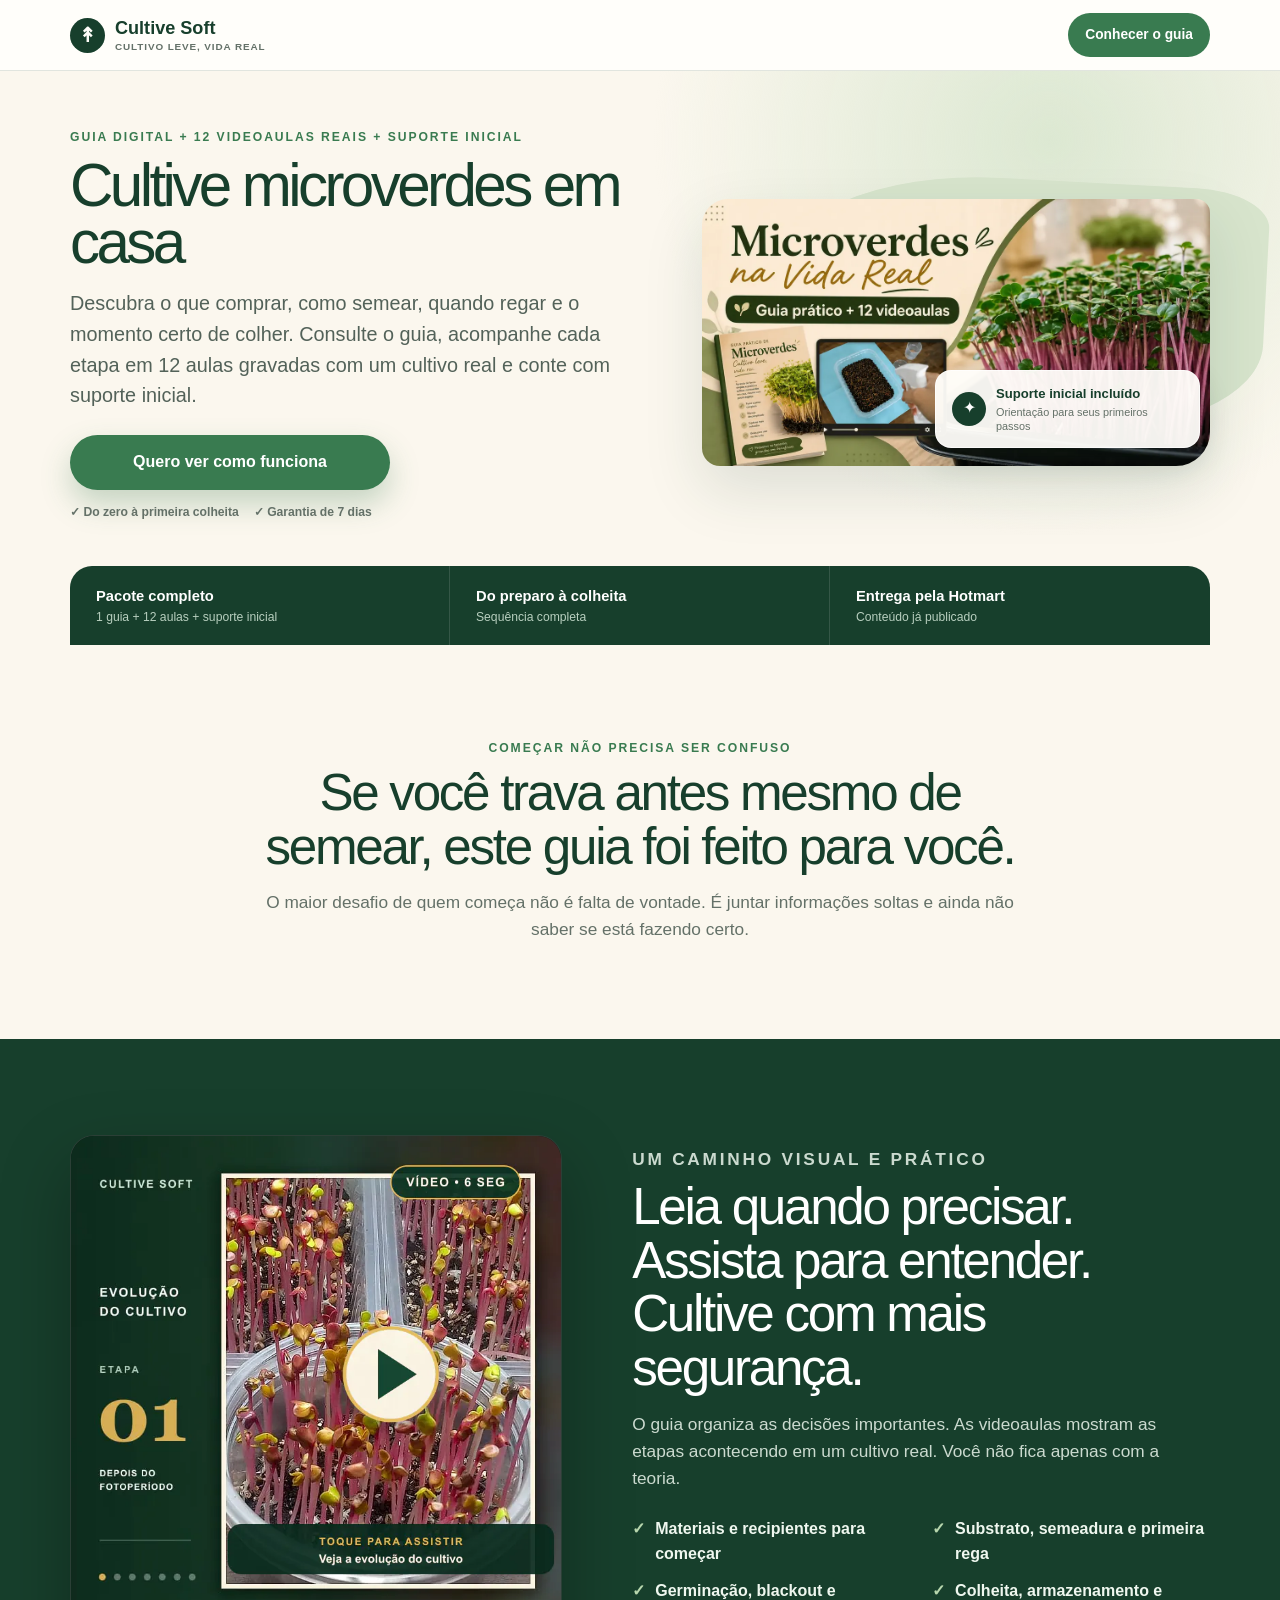
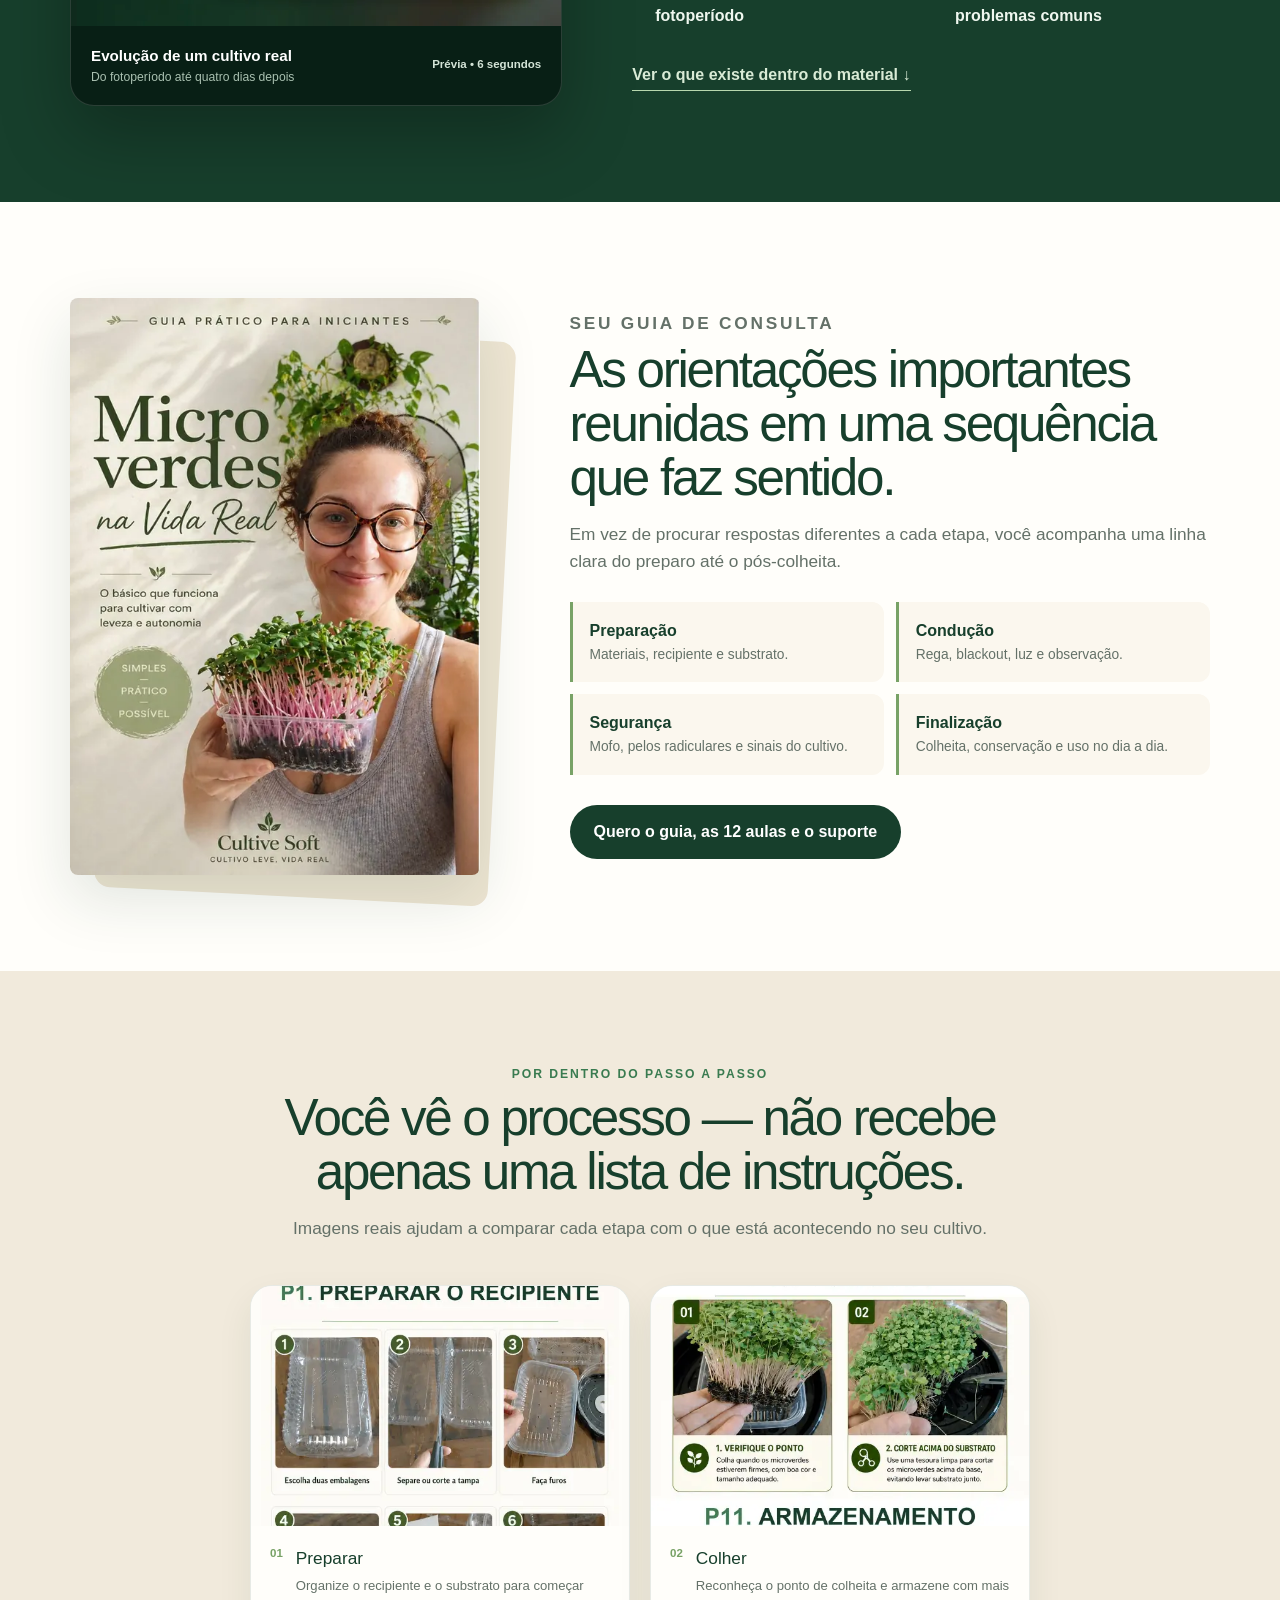
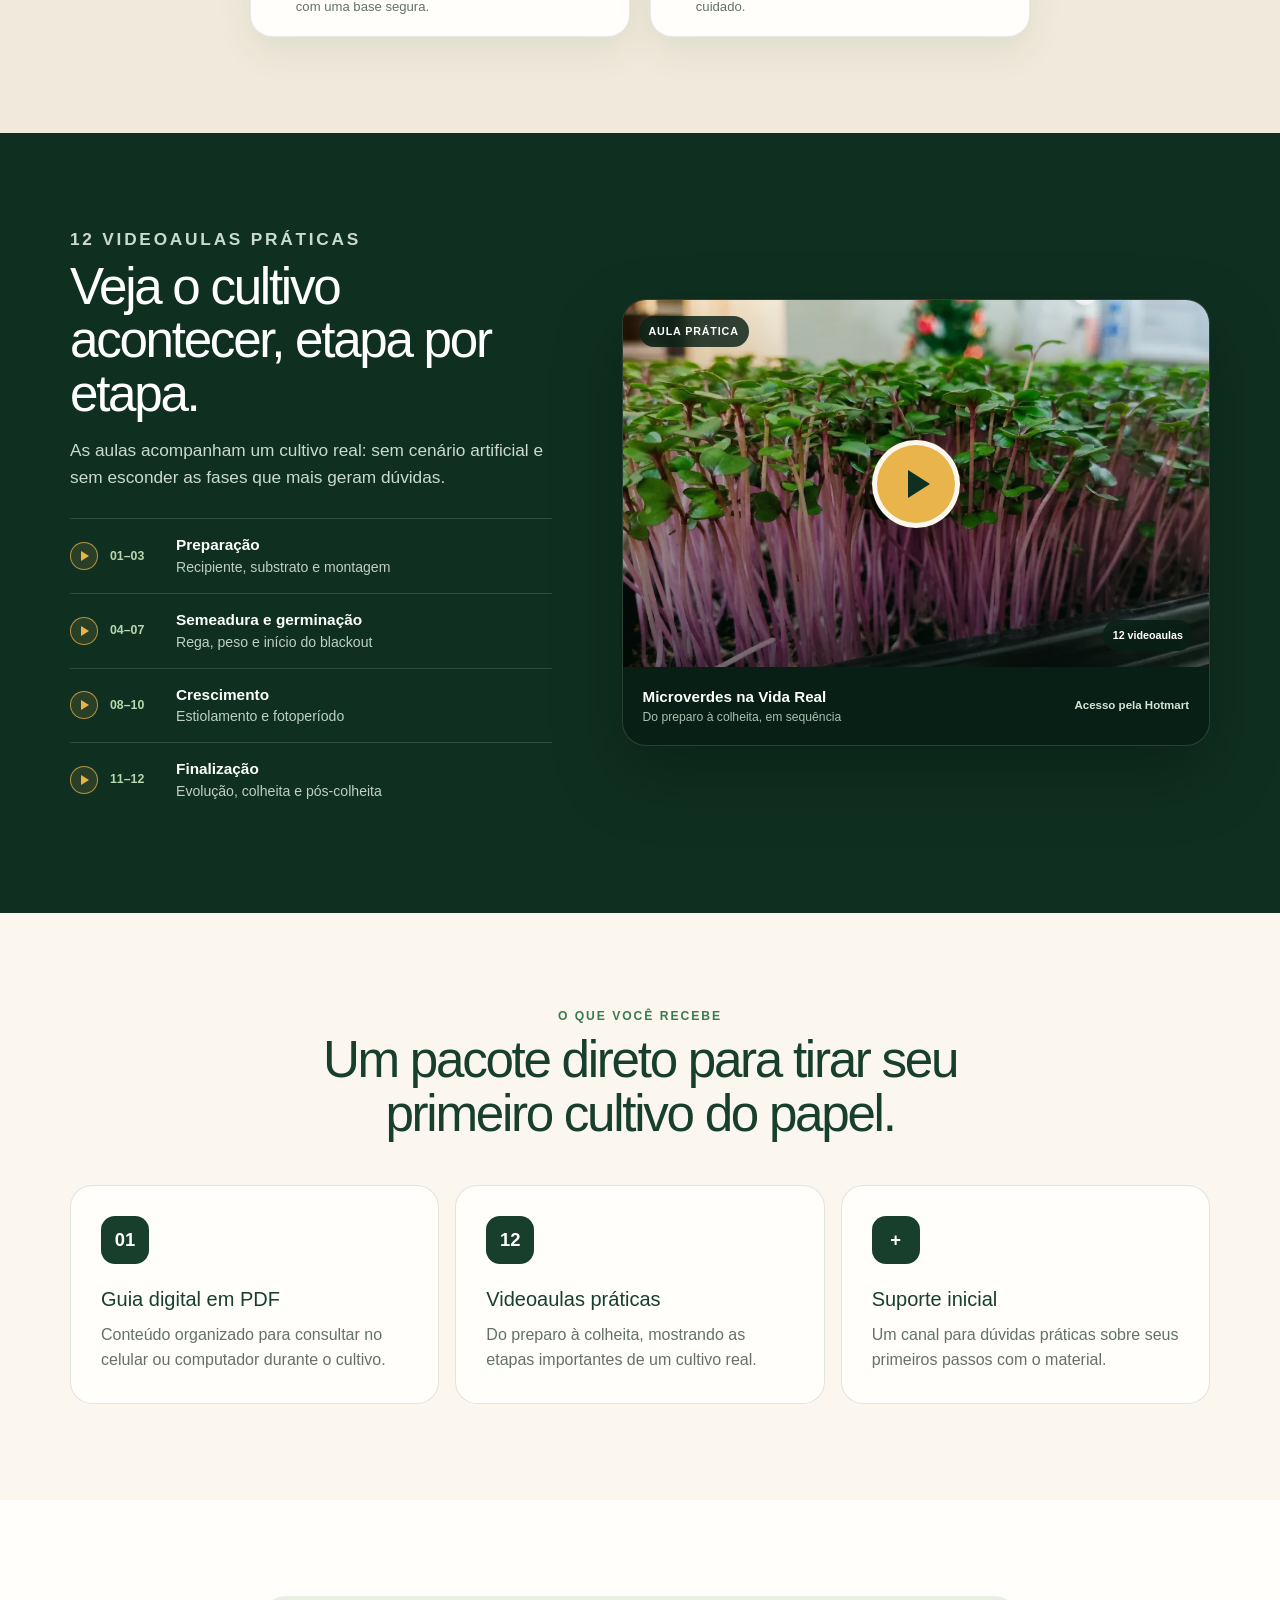
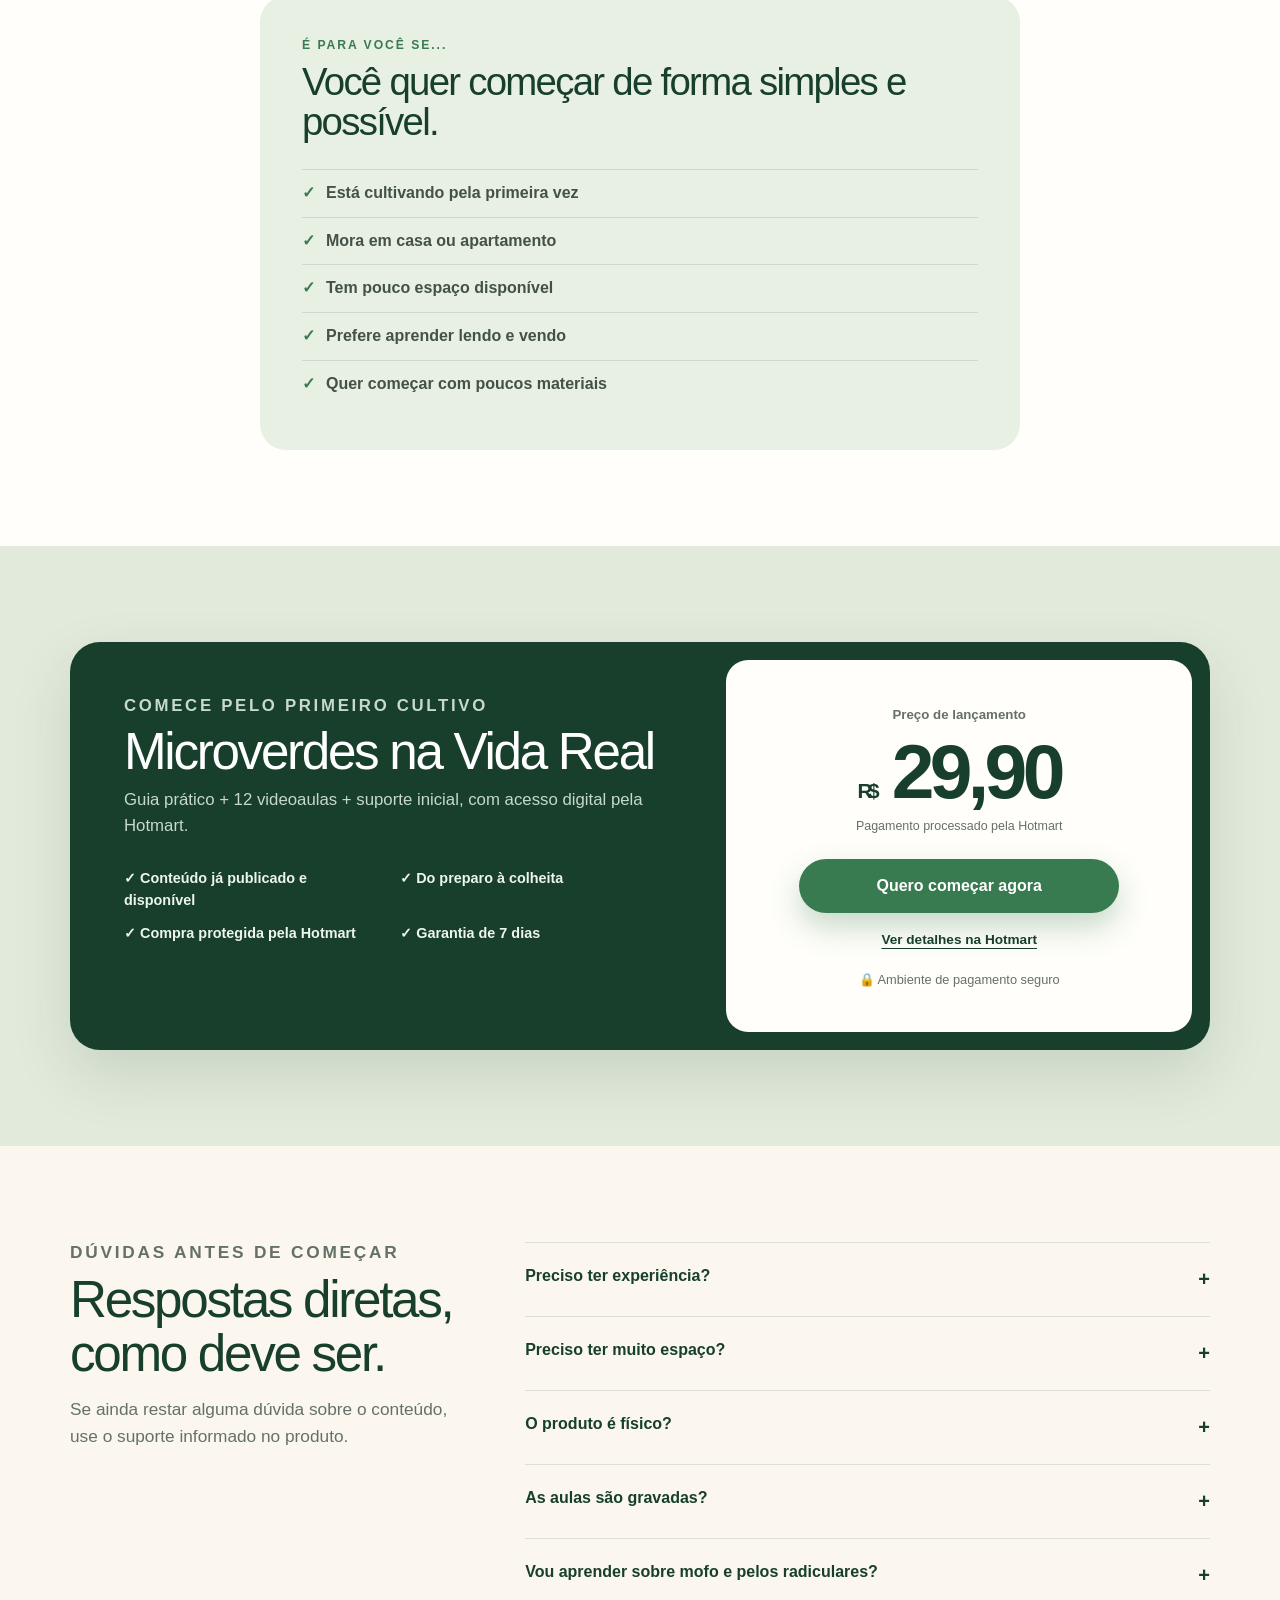
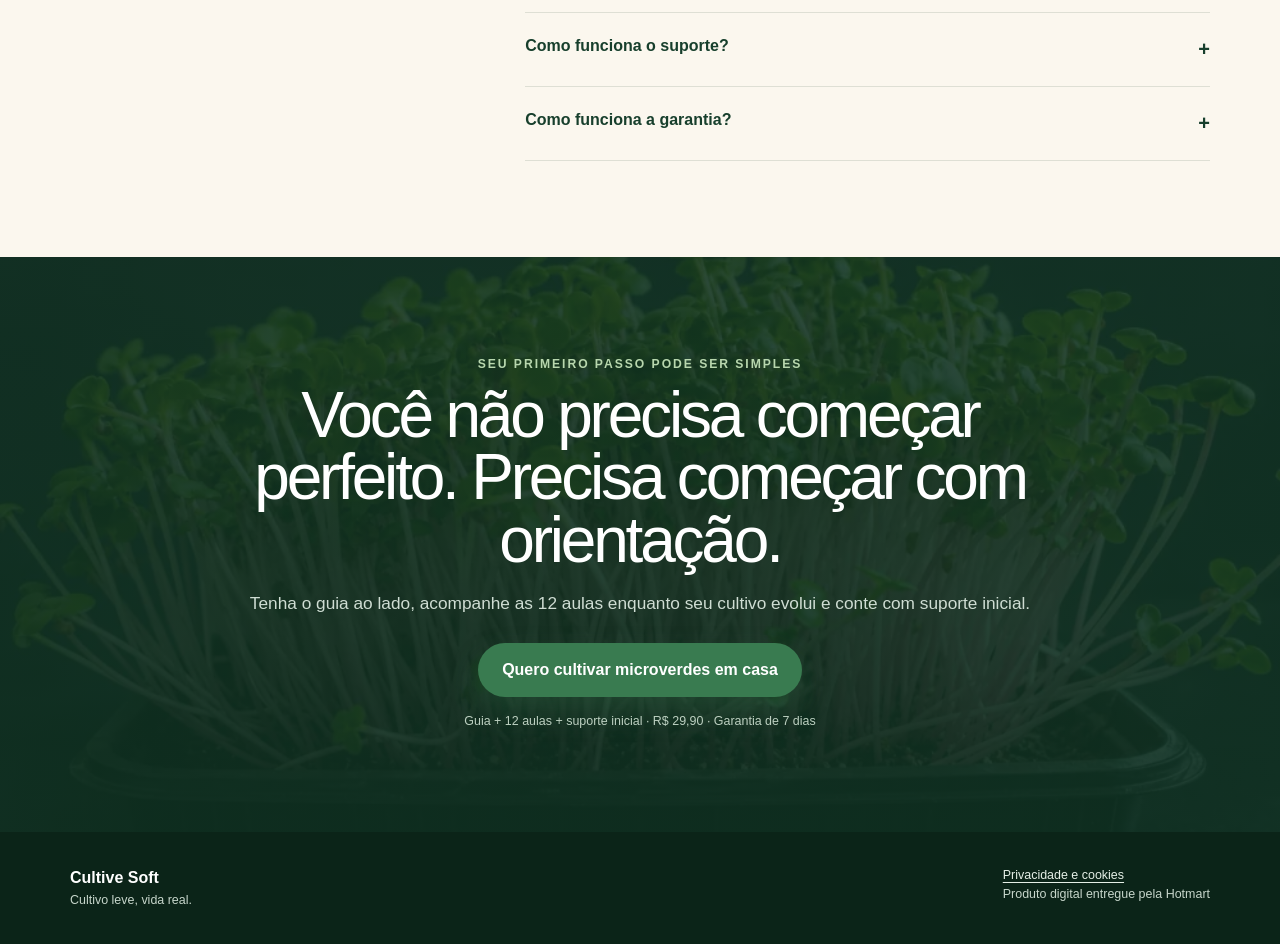
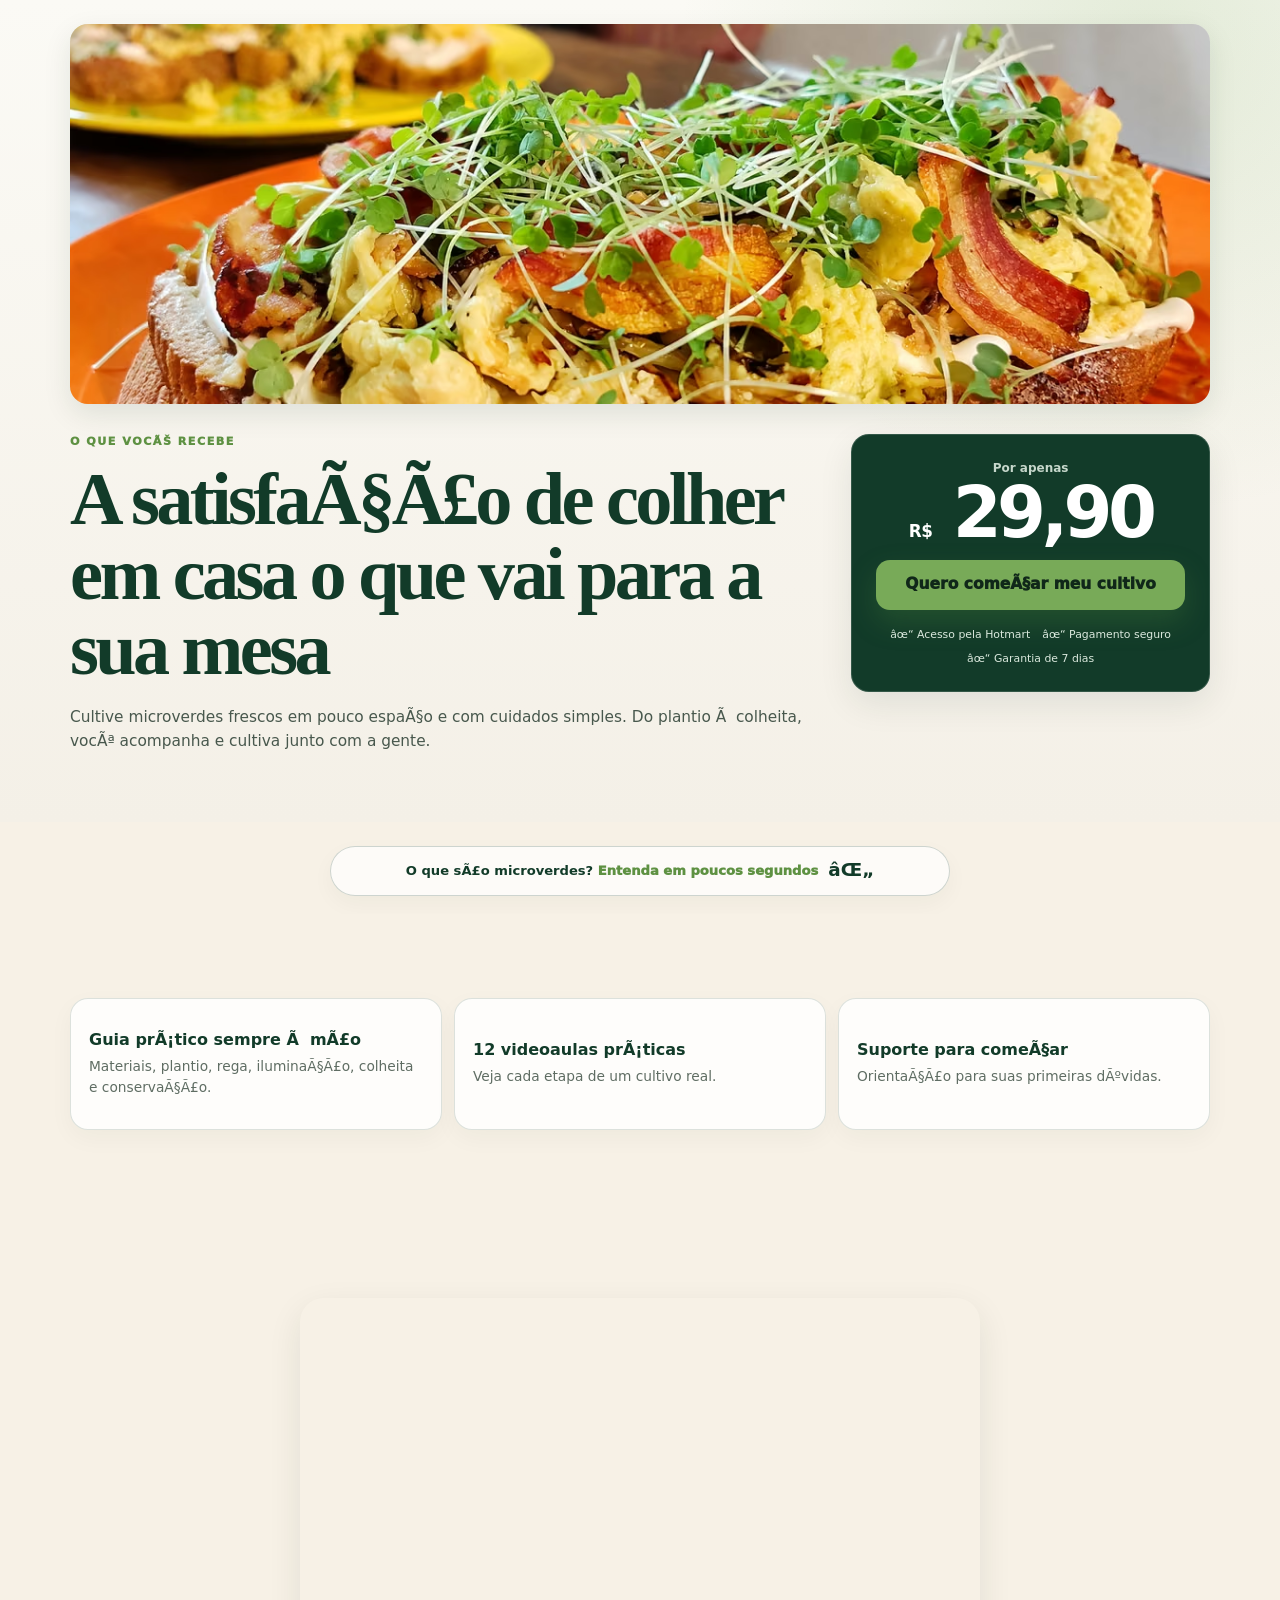
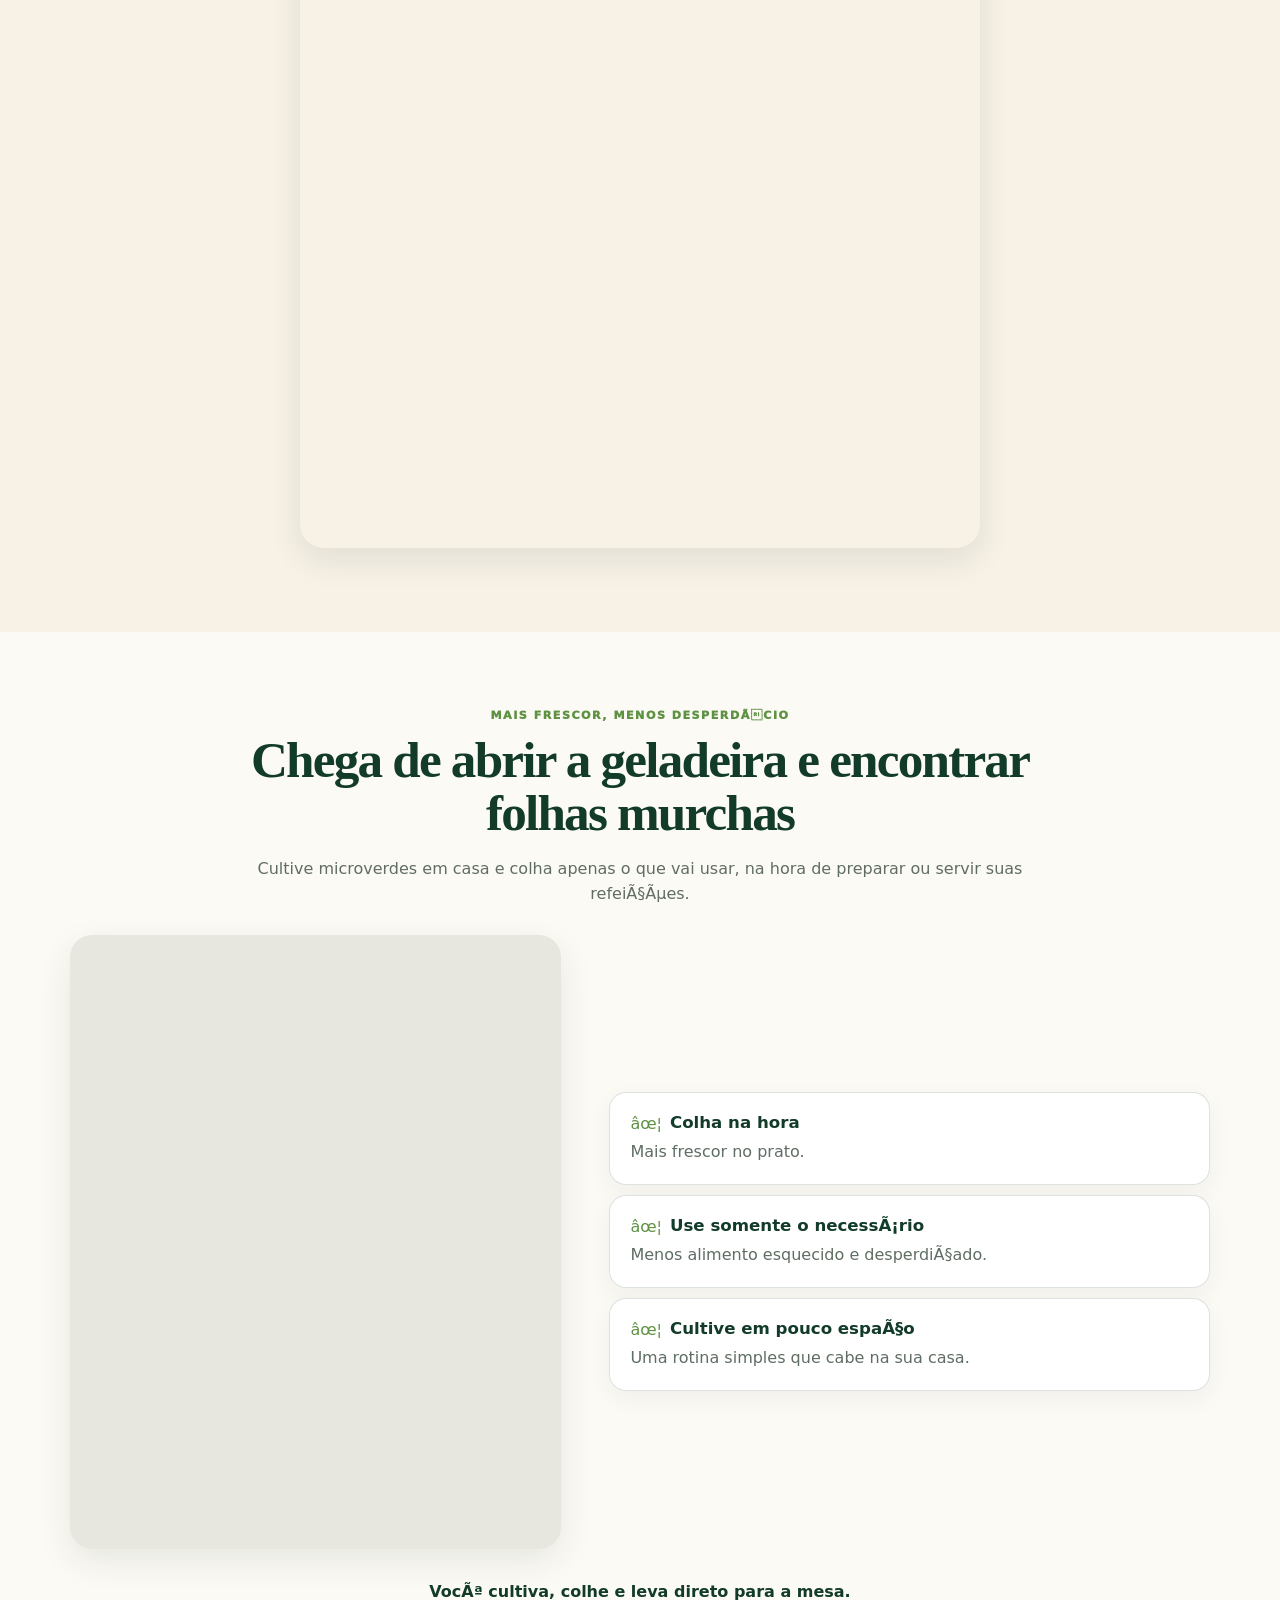
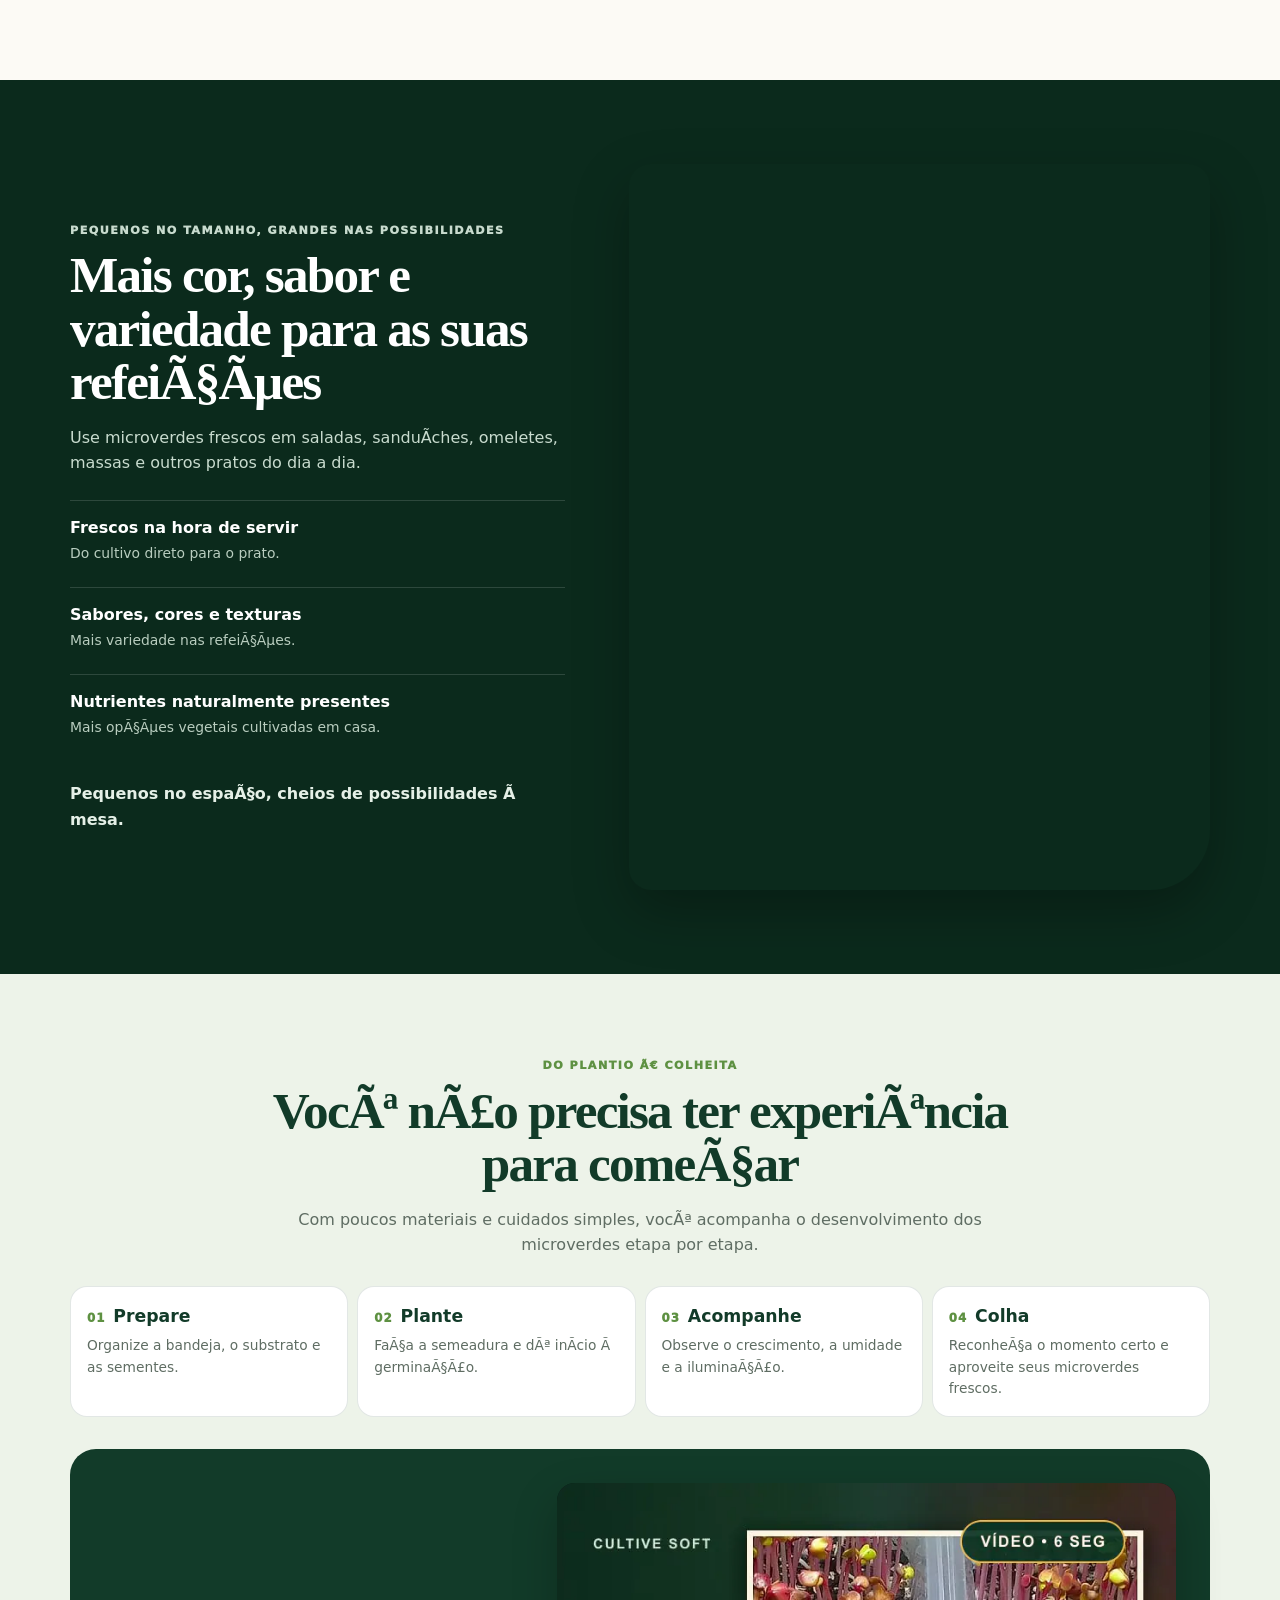
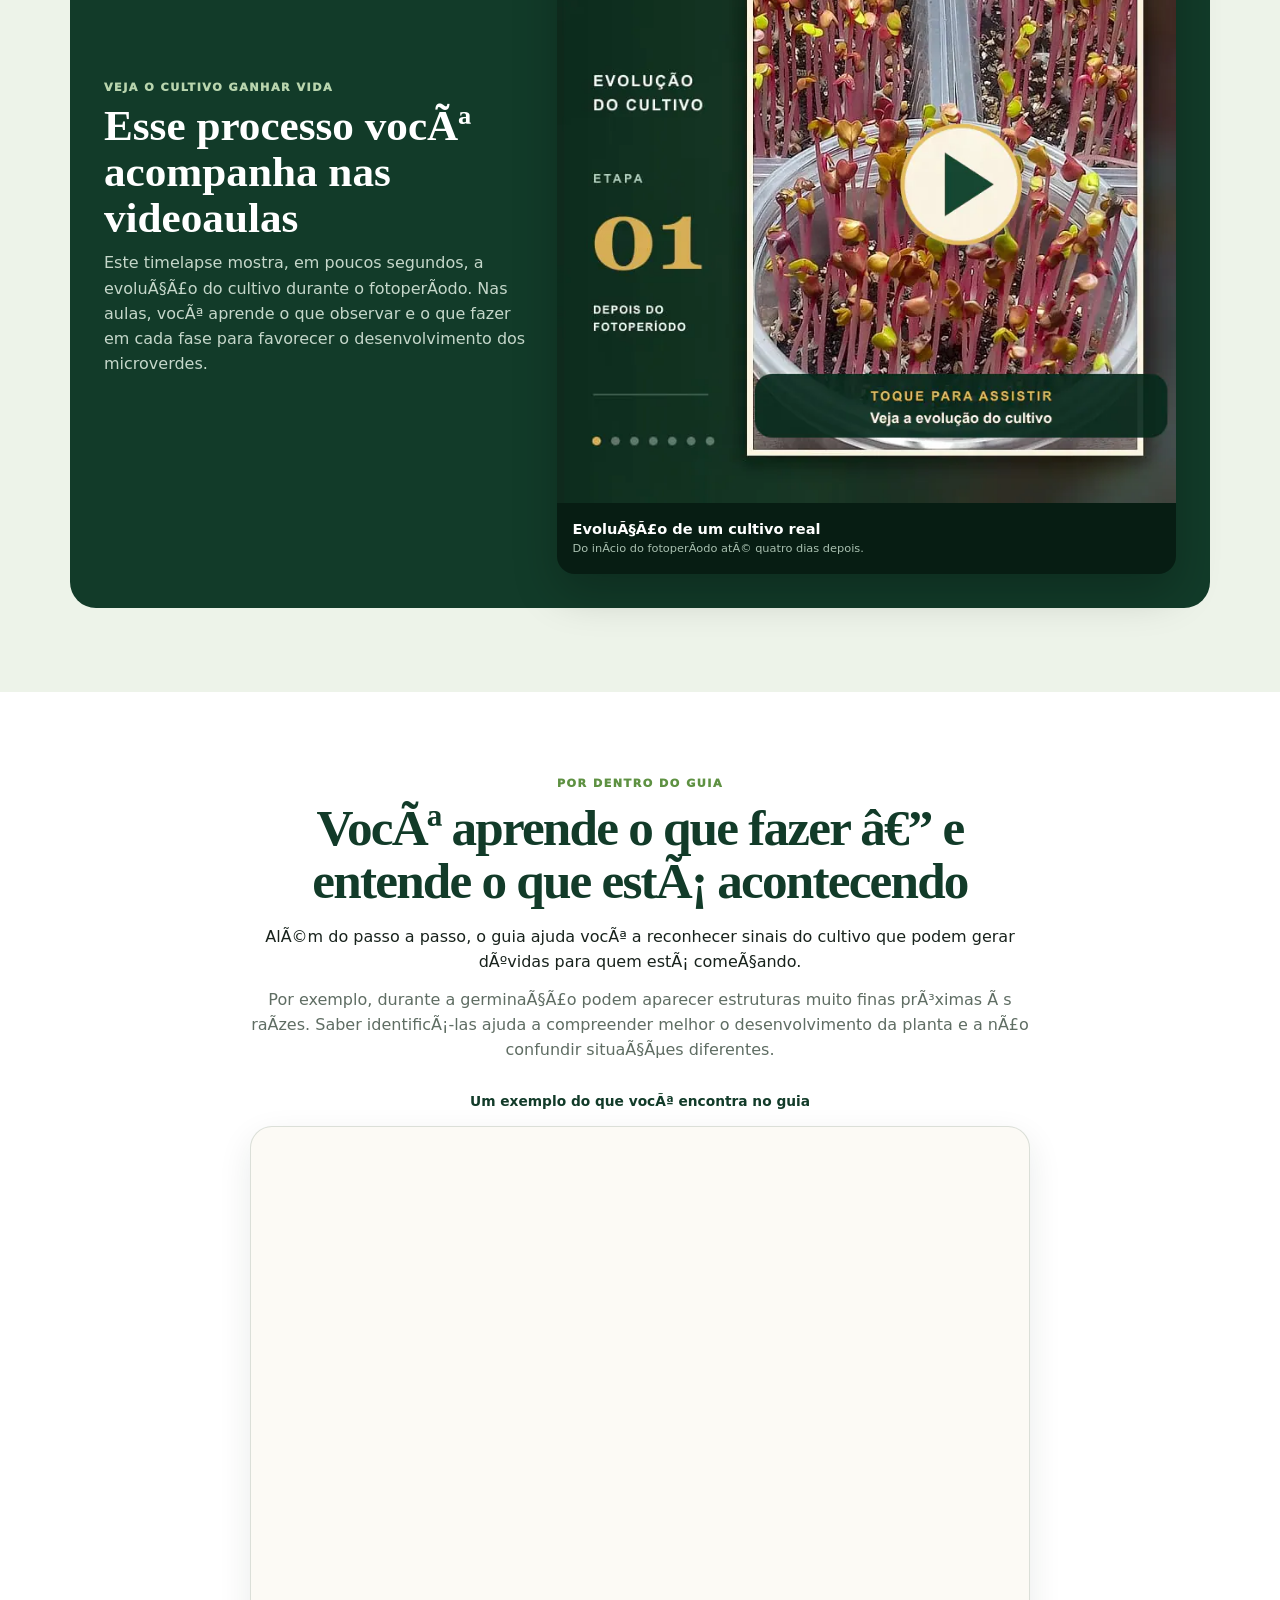
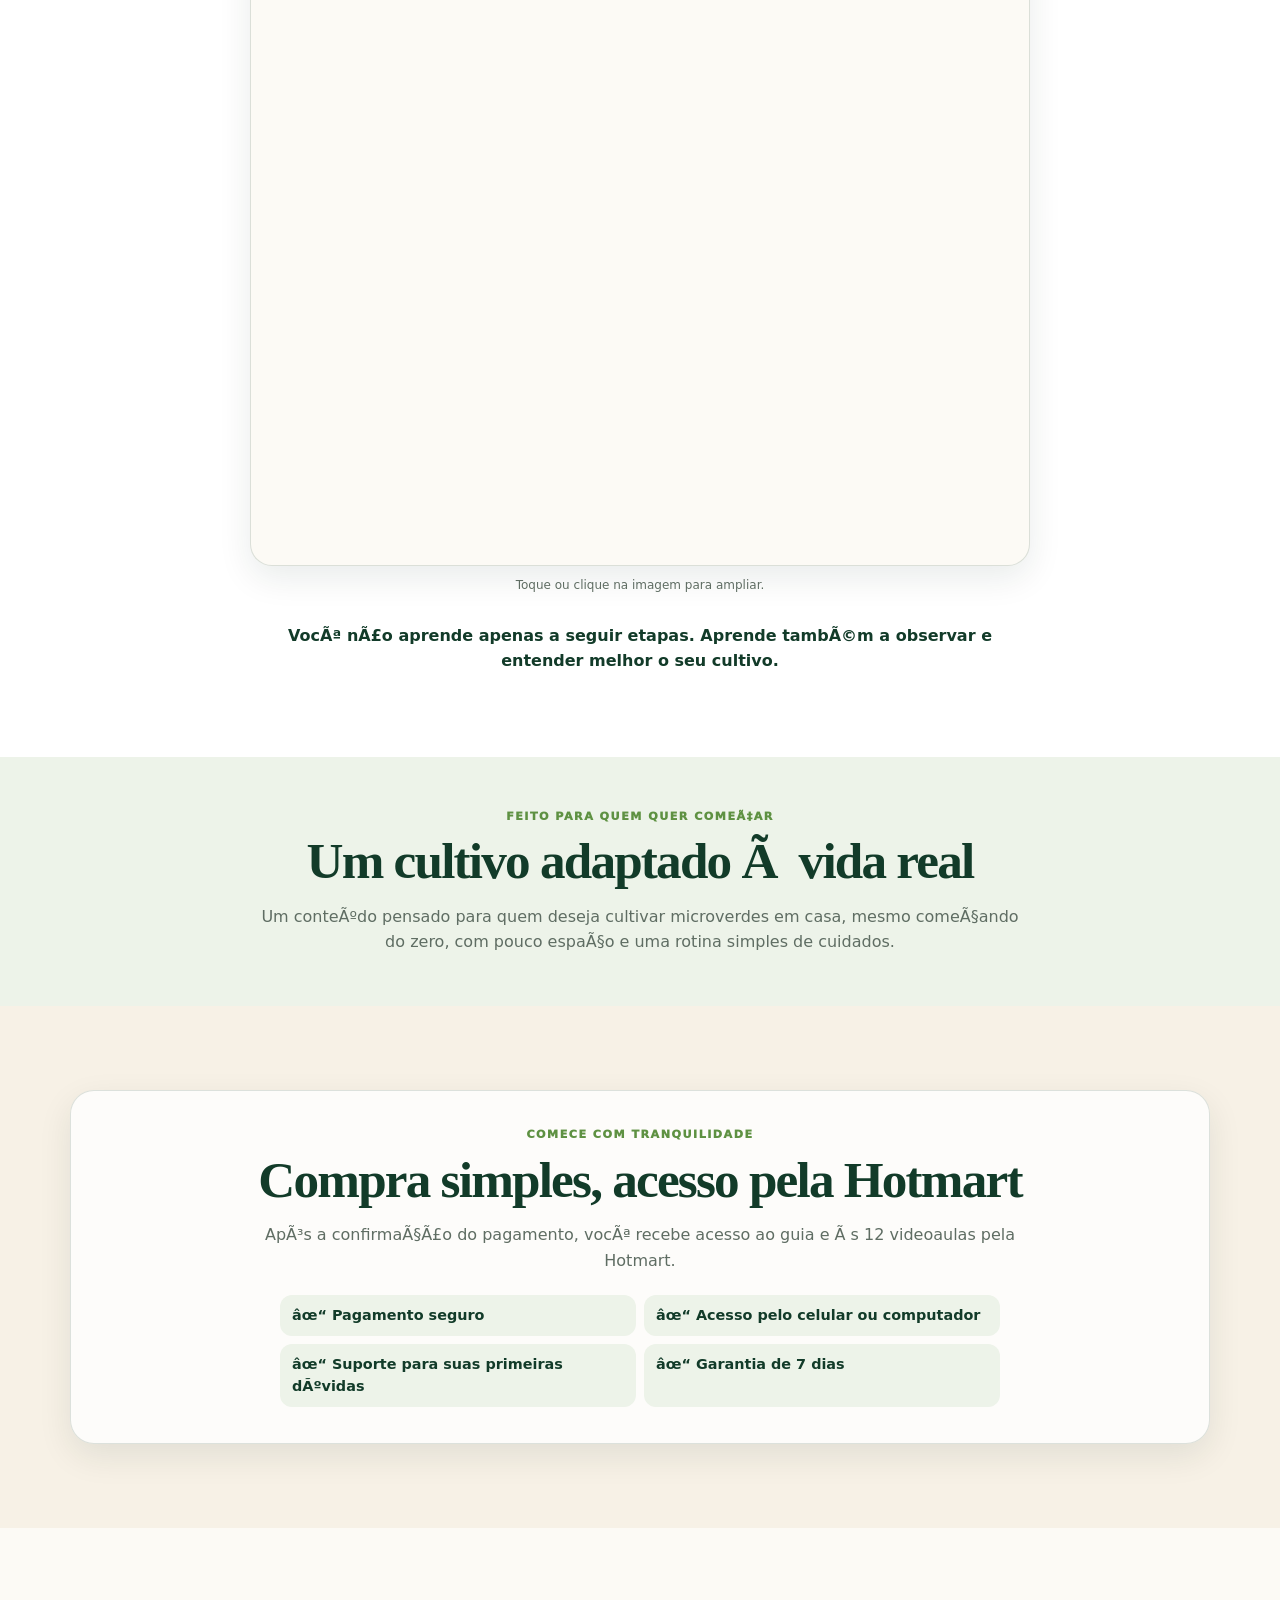
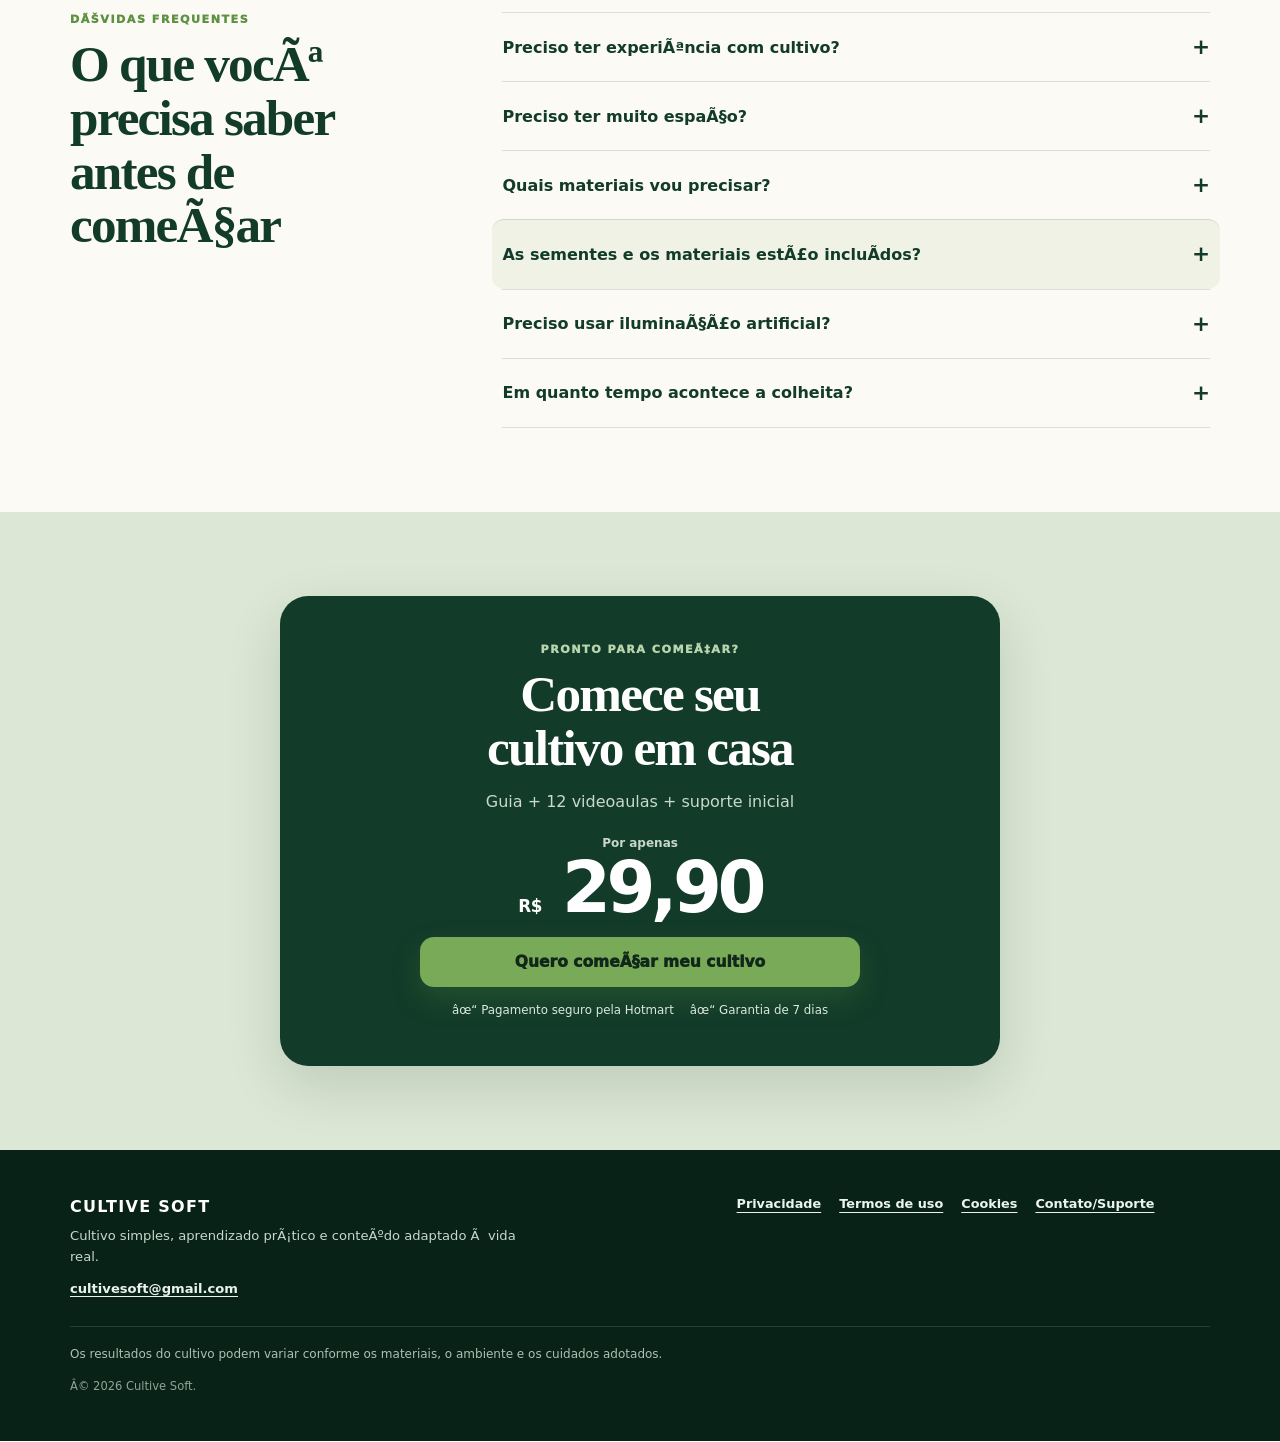
